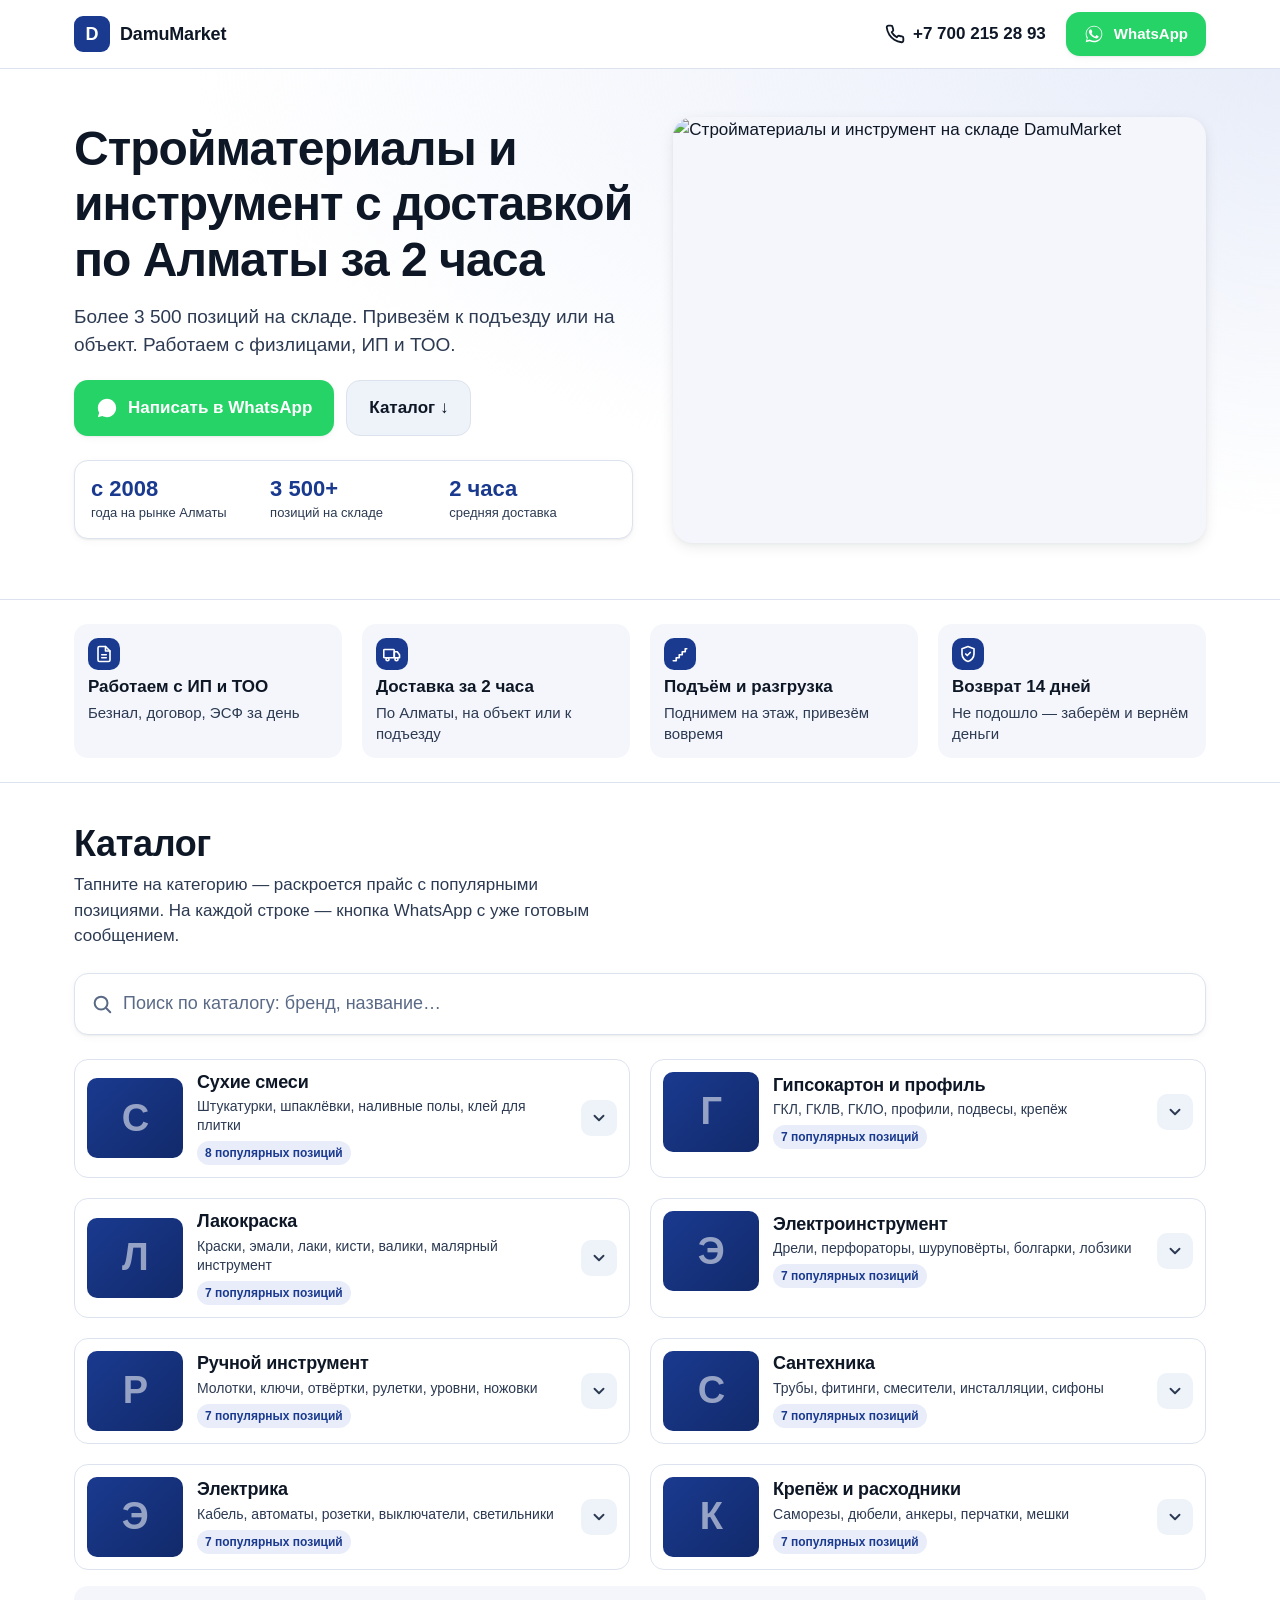
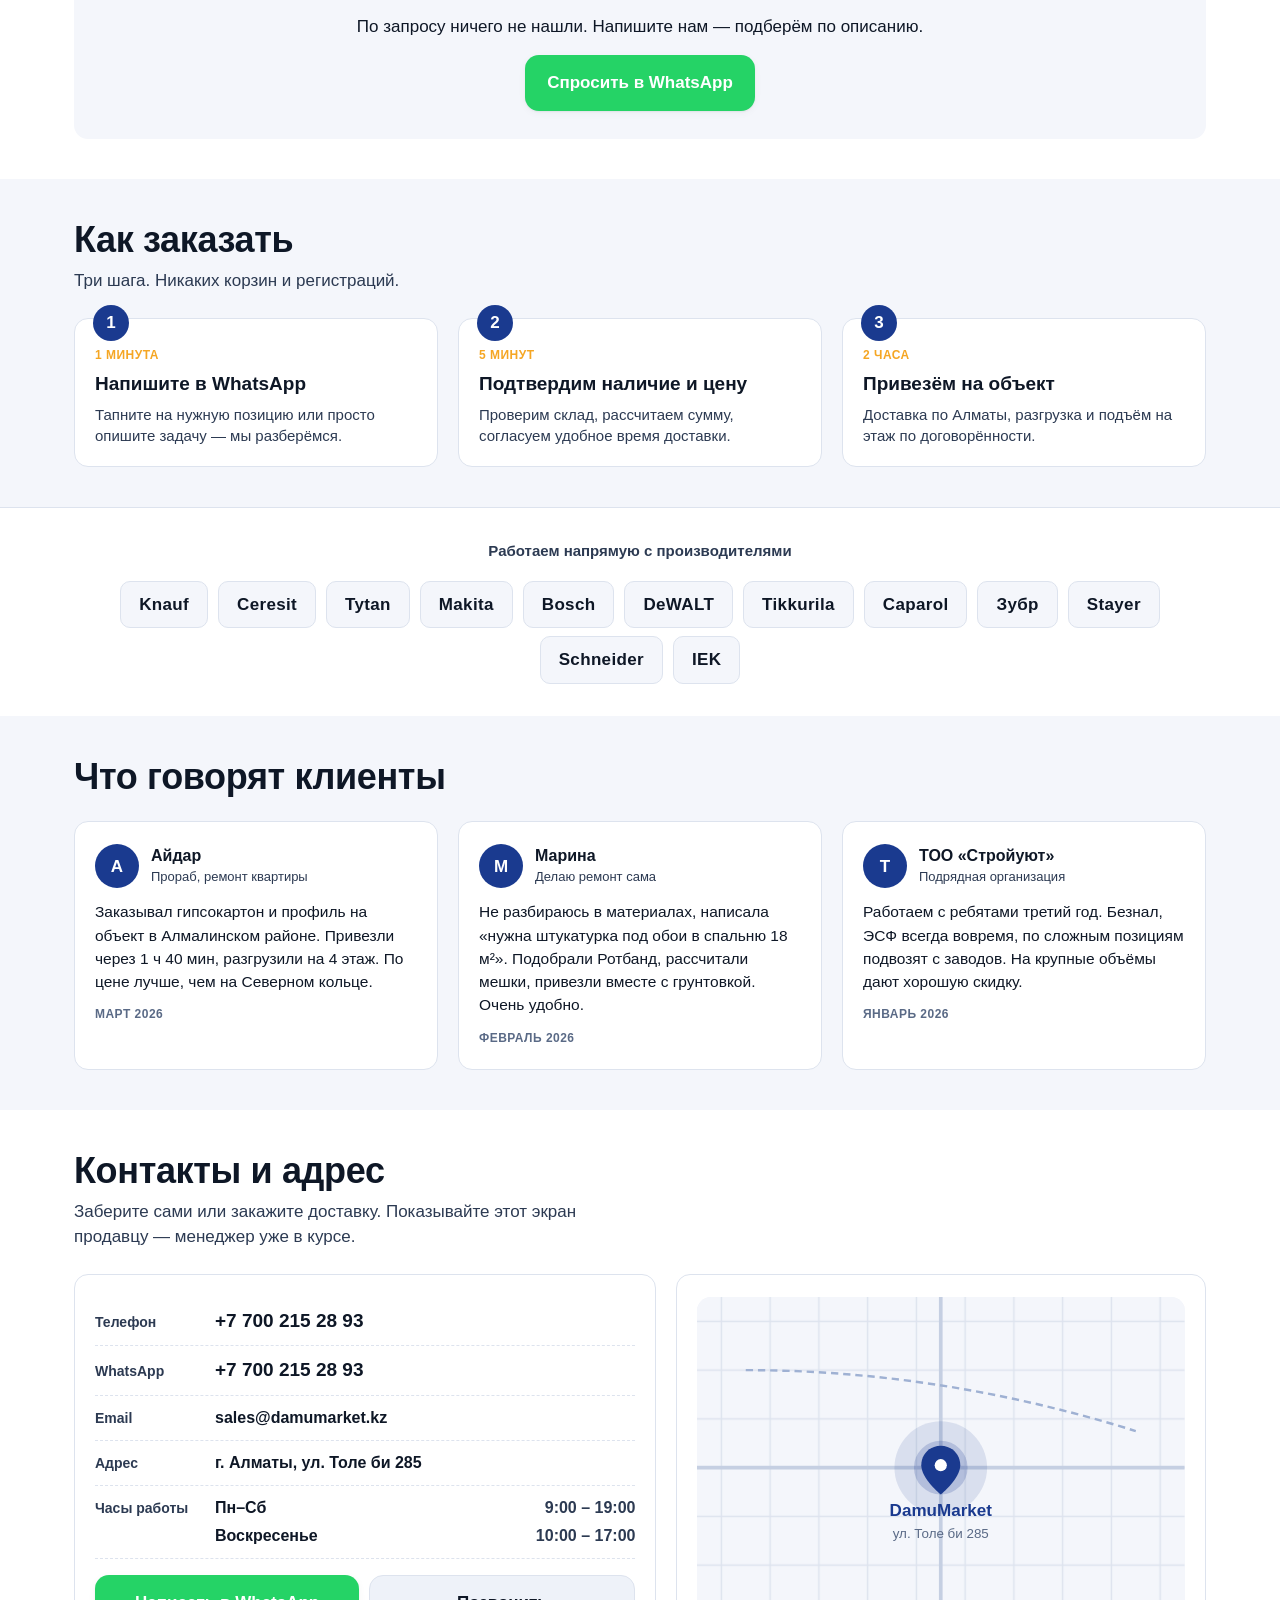
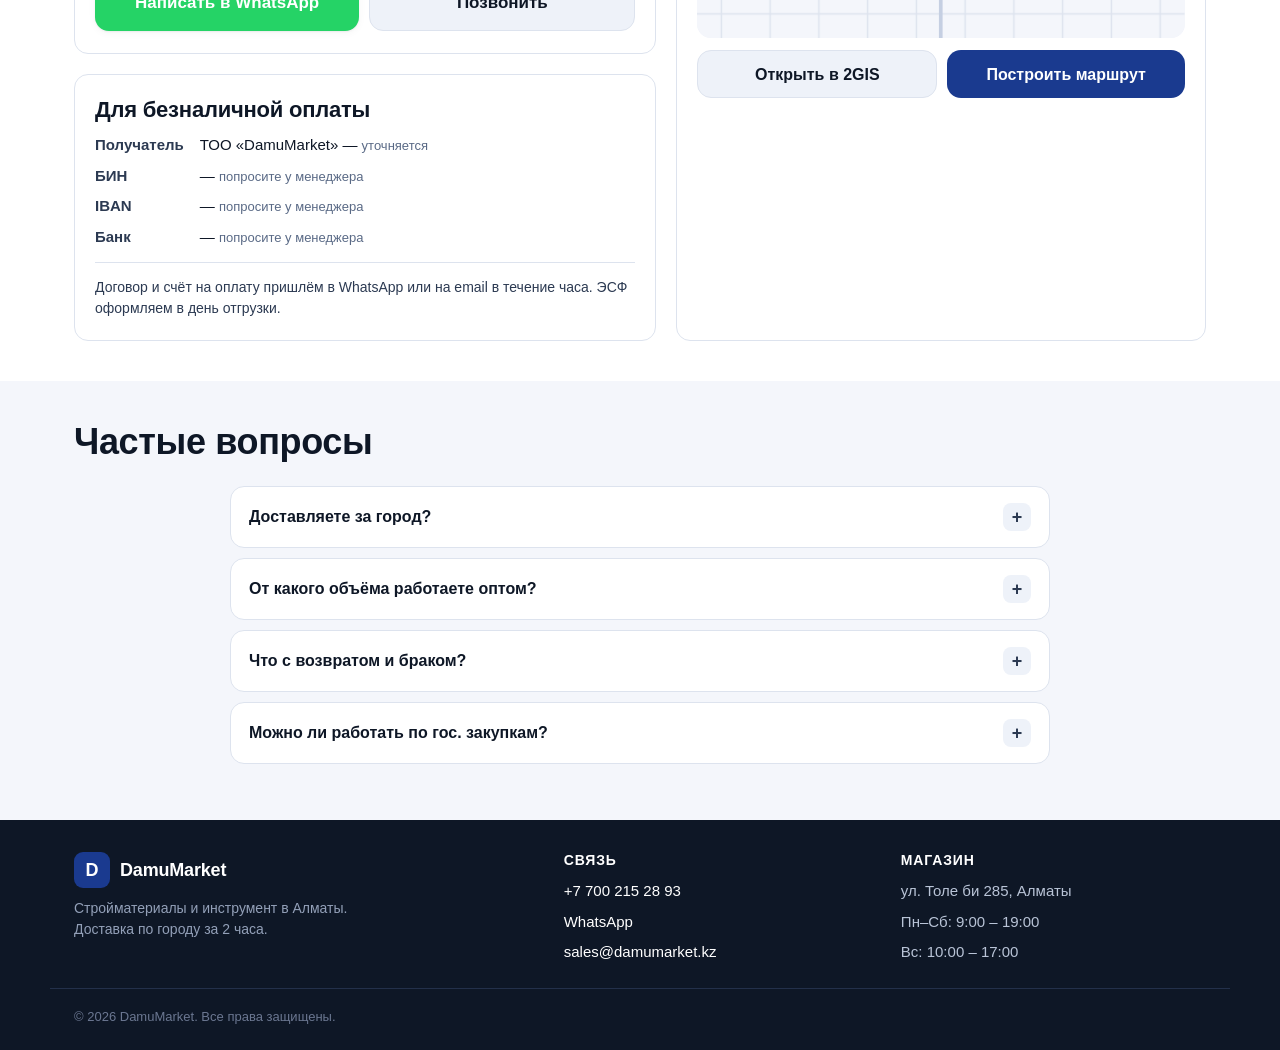
==== index.html @ 5ec01635 "Initial commit: DamuMarket mobile-first landing Static landing page for hardware store in Almaty. Mo" ====
<!doctype html>
<html lang="ru">
<head>
  <meta charset="utf-8">
  <meta name="viewport" content="width=device-width, initial-scale=1, viewport-fit=cover">
  <meta name="theme-color" content="#1a3a8f">
  <meta name="color-scheme" content="light">

  <title>DamuMarket — стройматериалы и инструмент в Алматы. Доставка за 2 часа</title>
  <meta name="description" content="Магазин стройматериалов и инструмента в Алматы. 3500+ позиций на складе. Работаем с ИП и ТОО. Заказ через WhatsApp, доставка по городу за 2 часа.">

  <meta property="og:title" content="DamuMarket — стройматериалы с доставкой по Алматы за 2 часа">
  <meta property="og:description" content="Сухие смеси, гипсокартон, краска, инструмент. Работаем с ИП и ТОО. Заказ в WhatsApp.">
  <meta property="og:type" content="website">
  <meta property="og:locale" content="ru_KZ">
  <meta property="og:image" content="https://images.unsplash.com/photo-1581094288338-2314dddb7ece?w=1200&auto=format&fit=crop&q=75">

  <link rel="icon" href="favicon.svg" type="image/svg+xml">
  <link rel="apple-touch-icon" href="favicon.svg">

  <link rel="preconnect" href="https://images.unsplash.com" crossorigin>
  <link rel="dns-prefetch" href="https://api.whatsapp.com">
  <link rel="dns-prefetch" href="https://wa.me">

  <link rel="stylesheet" href="styles.css">

  <script type="application/ld+json">
  {
    "@context": "https://schema.org",
    "@type": "HardwareStore",
    "name": "DamuMarket",
    "description": "Магазин стройматериалов и инструмента в Алматы. Доставка по городу за 2 часа.",
    "image": "https://images.unsplash.com/photo-1581094288338-2314dddb7ece?w=1200&auto=format&fit=crop&q=75",
    "telephone": "+77002152893",
    "email": "sales@damumarket.kz",
    "address": {
      "@type": "PostalAddress",
      "streetAddress": "ул. Толе би 285",
      "addressLocality": "Алматы",
      "addressCountry": "KZ"
    },
    "openingHours": ["Mo-Sa 09:00-19:00", "Su 10:00-17:00"],
    "priceRange": "₸₸",
    "paymentAccepted": "Cash, Credit Card, Bank Transfer"
  }
  </script>
</head>

<body>

  <!-- HEADER -->
  <header class="hdr">
    <div class="wrap hdr__row">
      <a href="#top" class="hdr__brand" aria-label="DamuMarket — на главную">
        <span class="hdr__logo" aria-hidden="true">D</span>
        <span class="hdr__name">DamuMarket</span>
      </a>

      <button class="hdr__search-toggle js-search-open" aria-label="Открыть поиск" type="button">
        <svg width="24" height="24" viewBox="0 0 24 24" fill="none" stroke="currentColor" stroke-width="2.2" stroke-linecap="round" stroke-linejoin="round" aria-hidden="true"><circle cx="11" cy="11" r="7"/><path d="M21 21l-4.3-4.3"/></svg>
      </button>

      <a class="hdr__phone" id="hdr-phone" href="tel:+77002152893">
        <svg width="20" height="20" viewBox="0 0 24 24" fill="none" stroke="currentColor" stroke-width="2.2" stroke-linecap="round" stroke-linejoin="round" aria-hidden="true"><path d="M22 16.92v3a2 2 0 0 1-2.18 2 19.79 19.79 0 0 1-8.63-3.07 19.5 19.5 0 0 1-6-6 19.79 19.79 0 0 1-3.07-8.67A2 2 0 0 1 4.11 2h3a2 2 0 0 1 2 1.72c.13.96.36 1.9.7 2.81a2 2 0 0 1-.45 2.11L8.09 9.91a16 16 0 0 0 6 6l1.27-1.27a2 2 0 0 1 2.11-.45c.91.34 1.85.57 2.81.7A2 2 0 0 1 22 16.92z"/></svg>
        <span id="hdr-phone-text">+7 700 215 28 93</span>
      </a>

      <a class="hdr__wa btn btn--wa" id="hdr-wa" href="https://wa.me/77002152893" target="_blank" rel="noopener">
        <svg width="20" height="20" viewBox="0 0 24 24" fill="currentColor" aria-hidden="true"><path d="M17.5 14.4c-.3-.1-1.7-.8-2-1-.3-.1-.5-.1-.7.2-.2.3-.7 1-.9 1.2-.2.2-.3.2-.6.1s-1.3-.5-2.4-1.5c-.9-.8-1.5-1.8-1.7-2.1-.2-.3 0-.5.1-.6.1-.1.3-.4.4-.5.1-.2.2-.3.3-.5.1-.2 0-.4-.1-.5-.1-.1-.7-1.6-.9-2.2-.2-.6-.5-.5-.7-.5h-.6c-.2 0-.5.1-.8.4s-1 1-1 2.4 1 2.8 1.2 3c.1.2 2 3.1 4.9 4.3.7.3 1.2.5 1.6.6.7.2 1.3.2 1.8.1.5-.1 1.7-.7 1.9-1.3.2-.7.2-1.2.2-1.3-.1-.1-.3-.2-.6-.3zM12 2C6.5 2 2 6.5 2 12c0 1.9.5 3.6 1.4 5.2L2 22l4.9-1.3c1.5.8 3.3 1.3 5.1 1.3 5.5 0 10-4.5 10-10S17.5 2 12 2zm0 18.2c-1.6 0-3.2-.5-4.6-1.3l-.3-.2-3.4.9.9-3.3-.2-.3C3.5 14.7 3 13.4 3 12c0-5 4-9 9-9s9 4 9 9-4 8.2-9 8.2z"/></svg>
        <span>WhatsApp</span>
      </a>
    </div>

    <!-- Sticky search panel -->
    <div class="search-bar" id="search-bar" hidden>
      <div class="wrap search-bar__row">
        <svg class="search-bar__icon" width="22" height="22" viewBox="0 0 24 24" fill="none" stroke="currentColor" stroke-width="2.2" stroke-linecap="round" stroke-linejoin="round" aria-hidden="true"><circle cx="11" cy="11" r="7"/><path d="M21 21l-4.3-4.3"/></svg>
        <input class="search-bar__input" id="search-input" type="search" inputmode="search" placeholder="Что ищем? Например: гипсокартон, makita, краска" autocomplete="off">
        <button class="search-bar__clear js-search-close" type="button" aria-label="Закрыть поиск">✕</button>
      </div>
    </div>
  </header>

  <main id="top">

    <!-- HERO -->
    <section class="hero">
      <div class="wrap hero__grid">
        <div class="hero__copy">
          <h1 class="hero__title">Стройматериалы и инструмент с&nbsp;доставкой по&nbsp;Алматы за&nbsp;2&nbsp;часа</h1>
          <p class="hero__sub">Более 3 500 позиций на складе. Привезём к подъезду или на объект. Работаем с физлицами, ИП и ТОО.</p>

          <div class="hero__cta">
            <a class="btn btn--wa btn--lg" href="https://wa.me/77002152893?text=Здравствуйте!%20Хочу%20уточнить%20наличие%20и%20сделать%20заказ." target="_blank" rel="noopener">
              <svg width="22" height="22" viewBox="0 0 24 24" fill="currentColor" aria-hidden="true"><path d="M17.5 14.4c-.3-.1-1.7-.8-2-1-.3-.1-.5-.1-.7.2-.2.3-.7 1-.9 1.2-.2.2-.3.2-.6.1s-1.3-.5-2.4-1.5c-.9-.8-1.5-1.8-1.7-2.1-.2-.3 0-.5.1-.6.1-.1.3-.4.4-.5.1-.2.2-.3.3-.5.1-.2 0-.4-.1-.5-.1-.1-.7-1.6-.9-2.2-.2-.6-.5-.5-.7-.5h-.6c-.2 0-.5.1-.8.4s-1 1-1 2.4 1 2.8 1.2 3c.1.2 2 3.1 4.9 4.3.7.3 1.2.5 1.6.6.7.2 1.3.2 1.8.1.5-.1 1.7-.7 1.9-1.3.2-.7.2-1.2.2-1.3-.1-.1-.3-.2-.6-.3zM12 2C6.5 2 2 6.5 2 12c0 1.9.5 3.6 1.4 5.2L2 22l4.9-1.3c1.5.8 3.3 1.3 5.1 1.3 5.5 0 10-4.5 10-10S17.5 2 12 2z"/></svg>
              Написать в WhatsApp
            </a>
            <a class="btn btn--ghost btn--lg" href="#catalog">Каталог ↓</a>
          </div>

          <ul class="hero__stats" id="hero-stats"></ul>
        </div>

        <div class="hero__media">
          <img
            src="https://images.unsplash.com/photo-1581094288338-2314dddb7ece?w=800&auto=format&fit=crop&q=75"
            alt="Стройматериалы и инструмент на складе DamuMarket"
            width="800" height="600"
            fetchpriority="high" decoding="async">
        </div>
      </div>
    </section>

    <!-- TRUST -->
    <section class="trust" aria-label="Почему мы">
      <div class="wrap">
        <ul class="trust__grid" id="trust-grid"></ul>
      </div>
    </section>

    <!-- CATALOG -->
    <section class="catalog" id="catalog">
      <div class="wrap">
        <header class="sec-head">
          <h2 class="sec-head__title">Каталог</h2>
          <p class="sec-head__sub">Тапните на категорию — раскроется прайс с популярными позициями. На каждой строке — кнопка WhatsApp с уже готовым сообщением.</p>
        </header>

        <div class="catalog__search">
          <svg width="22" height="22" viewBox="0 0 24 24" fill="none" stroke="currentColor" stroke-width="2.2" stroke-linecap="round" stroke-linejoin="round" aria-hidden="true"><circle cx="11" cy="11" r="7"/><path d="M21 21l-4.3-4.3"/></svg>
          <input id="catalog-search" type="search" inputmode="search" placeholder="Поиск по каталогу: бренд, название…" autocomplete="off">
          <button class="catalog__search-clear" id="catalog-search-clear" type="button" hidden aria-label="Очистить">✕</button>
        </div>

        <div class="catalog__grid" id="catalog-grid"></div>

        <div class="catalog__empty" id="catalog-empty" hidden>
          <p>По запросу <strong id="catalog-empty-query"></strong> ничего не нашли. Напишите нам — подберём по описанию.</p>
          <a class="btn btn--wa btn--lg" id="catalog-empty-wa" href="https://wa.me/77002152893" target="_blank" rel="noopener">Спросить в WhatsApp</a>
        </div>
      </div>
    </section>

    <!-- HOW IT WORKS -->
    <section class="steps" aria-label="Как заказать">
      <div class="wrap">
        <header class="sec-head">
          <h2 class="sec-head__title">Как заказать</h2>
          <p class="sec-head__sub">Три шага. Никаких корзин и регистраций.</p>
        </header>
        <ol class="steps__list" id="steps-list"></ol>
      </div>
    </section>

    <!-- BRANDS -->
    <section class="brands" aria-label="Бренды на складе">
      <div class="wrap">
        <p class="brands__title">Работаем напрямую с производителями</p>
        <ul class="brands__list" id="brands-list"></ul>
      </div>
    </section>

    <!-- REVIEWS -->
    <section class="reviews" aria-label="Отзывы">
      <div class="wrap">
        <header class="sec-head">
          <h2 class="sec-head__title">Что говорят клиенты</h2>
        </header>
        <ul class="reviews__list" id="reviews-list"></ul>
      </div>
    </section>

    <!-- CONTACTS -->
    <section class="contacts" id="contacts">
      <div class="wrap">
        <header class="sec-head">
          <h2 class="sec-head__title">Контакты и&nbsp;адрес</h2>
          <p class="sec-head__sub">Заберите сами или закажите доставку. Показывайте этот экран продавцу — менеджер уже в курсе.</p>
        </header>

        <div class="contacts__grid">

          <div class="contacts__card contacts__card--main">
            <div class="contacts__row">
              <span class="contacts__label">Телефон</span>
              <a class="contacts__value contacts__value--lg" href="tel:+77002152893">+7 700 215 28 93</a>
            </div>
            <div class="contacts__row">
              <span class="contacts__label">WhatsApp</span>
              <a class="contacts__value contacts__value--lg" href="https://wa.me/77002152893" target="_blank" rel="noopener">+7 700 215 28 93</a>
            </div>
            <div class="contacts__row">
              <span class="contacts__label">Email</span>
              <a class="contacts__value" href="mailto:sales@damumarket.kz">sales@damumarket.kz</a>
            </div>
            <div class="contacts__row">
              <span class="contacts__label">Адрес</span>
              <span class="contacts__value" id="contacts-address">г. Алматы, ул. Толе би 285</span>
            </div>
            <div class="contacts__row">
              <span class="contacts__label">Часы работы</span>
              <div class="contacts__value">
                <ul class="contacts__hours" id="contacts-hours"></ul>
              </div>
            </div>

            <div class="contacts__cta">
              <a class="btn btn--wa btn--lg" href="https://wa.me/77002152893?text=Здравствуйте!%20Хочу%20сделать%20заказ." target="_blank" rel="noopener">Написать в WhatsApp</a>
              <a class="btn btn--ghost btn--lg" href="tel:+77002152893">Позвонить</a>
            </div>
          </div>

          <div class="contacts__card contacts__card--map">
            <div class="contacts__map">
              <svg viewBox="0 0 400 280" role="img" aria-label="Схематичная карта расположения магазина" preserveAspectRatio="xMidYMid slice">
                <defs>
                  <pattern id="streets" width="40" height="40" patternUnits="userSpaceOnUse">
                    <path d="M0 20 H40 M20 0 V40" stroke="#dde3ee" stroke-width="1.2" fill="none"/>
                  </pattern>
                </defs>
                <rect width="400" height="280" fill="#f4f6fb"/>
                <rect width="400" height="280" fill="url(#streets)"/>
                <path d="M0 140 H400" stroke="#c5cfe2" stroke-width="3"/>
                <path d="M200 0 V280" stroke="#c5cfe2" stroke-width="3"/>
                <path d="M40 60 Q200 60 360 110" stroke="#9fb1d3" stroke-width="2" fill="none" stroke-dasharray="6 4"/>
                <g transform="translate(200 140)">
                  <circle r="38" fill="#1a3a8f" opacity="0.12"/>
                  <circle r="22" fill="#1a3a8f" opacity="0.2"/>
                  <path d="M0 -18 C-9 -18 -16 -11 -16 -2 C-16 9 0 22 0 22 C0 22 16 9 16 -2 C16 -11 9 -18 0 -18 Z" fill="#1a3a8f"/>
                  <circle r="5" cy="-2" fill="#fff"/>
                </g>
                <text x="200" y="180" text-anchor="middle" font-family="-apple-system, sans-serif" font-size="14" font-weight="700" fill="#1a3a8f">DamuMarket</text>
                <text x="200" y="198" text-anchor="middle" font-family="-apple-system, sans-serif" font-size="11" fill="#5a6a86">ул. Толе би 285</text>
              </svg>
            </div>
            <div class="contacts__map-actions">
              <a class="btn btn--ghost" id="map-open" href="#" target="_blank" rel="noopener">Открыть в 2GIS</a>
              <a class="btn btn--primary" id="map-route" href="#" target="_blank" rel="noopener">Построить маршрут</a>
            </div>
          </div>

          <div class="contacts__card contacts__card--legal">
            <h3 class="contacts__h3">Для безналичной оплаты</h3>
            <dl class="legal">
              <dt>Получатель</dt><dd id="legal-name">ТОО «DamuMarket» — <em>уточняется</em></dd>
              <dt>БИН</dt><dd id="legal-bin">— <em>попросите у менеджера</em></dd>
              <dt>IBAN</dt><dd id="legal-iban">— <em>попросите у менеджера</em></dd>
              <dt>Банк</dt><dd id="legal-bank">— <em>попросите у менеджера</em></dd>
            </dl>
            <p class="contacts__hint">Договор и счёт на оплату пришлём в WhatsApp или на email в течение часа. ЭСФ оформляем в день отгрузки.</p>
          </div>

        </div>
      </div>
    </section>

    <!-- FAQ -->
    <section class="faq" aria-label="Частые вопросы">
      <div class="wrap">
        <header class="sec-head">
          <h2 class="sec-head__title">Частые вопросы</h2>
        </header>
        <ul class="faq__list" id="faq-list"></ul>
      </div>
    </section>

  </main>

  <!-- FOOTER -->
  <footer class="ftr">
    <div class="wrap ftr__grid">
      <div>
        <div class="ftr__brand">
          <span class="hdr__logo" aria-hidden="true">D</span>
          <span class="hdr__name">DamuMarket</span>
        </div>
        <p class="ftr__about">Стройматериалы и инструмент в Алматы. Доставка по городу за 2 часа.</p>
      </div>
      <div>
        <h4 class="ftr__h4">Связь</h4>
        <ul class="ftr__list">
          <li><a href="tel:+77002152893">+7 700 215 28 93</a></li>
          <li><a href="https://wa.me/77002152893" target="_blank" rel="noopener">WhatsApp</a></li>
          <li><a href="mailto:sales@damumarket.kz">sales@damumarket.kz</a></li>
        </ul>
      </div>
      <div>
        <h4 class="ftr__h4">Магазин</h4>
        <ul class="ftr__list">
          <li>ул. Толе би 285, Алматы</li>
          <li>Пн–Сб: 9:00 – 19:00</li>
          <li>Вс: 10:00 – 17:00</li>
        </ul>
      </div>
    </div>
    <div class="wrap ftr__copy">© <span id="ftr-year">2026</span> DamuMarket. Все права защищены.</div>
  </footer>

  <!-- STICKY BOTTOM BAR (mobile only) -->
  <nav class="bottom-bar" aria-label="Быстрая связь">
    <a class="bottom-bar__btn bottom-bar__btn--call" href="tel:+77002152893">
      <svg width="22" height="22" viewBox="0 0 24 24" fill="none" stroke="currentColor" stroke-width="2.2" stroke-linecap="round" stroke-linejoin="round" aria-hidden="true"><path d="M22 16.92v3a2 2 0 0 1-2.18 2 19.79 19.79 0 0 1-8.63-3.07 19.5 19.5 0 0 1-6-6 19.79 19.79 0 0 1-3.07-8.67A2 2 0 0 1 4.11 2h3a2 2 0 0 1 2 1.72c.13.96.36 1.9.7 2.81a2 2 0 0 1-.45 2.11L8.09 9.91a16 16 0 0 0 6 6l1.27-1.27a2 2 0 0 1 2.11-.45c.91.34 1.85.57 2.81.7A2 2 0 0 1 22 16.92z"/></svg>
      <span>Позвонить</span>
    </a>
    <a class="bottom-bar__btn bottom-bar__btn--wa" href="https://wa.me/77002152893?text=Здравствуйте!%20Хочу%20сделать%20заказ." target="_blank" rel="noopener">
      <svg width="22" height="22" viewBox="0 0 24 24" fill="currentColor" aria-hidden="true"><path d="M17.5 14.4c-.3-.1-1.7-.8-2-1-.3-.1-.5-.1-.7.2-.2.3-.7 1-.9 1.2-.2.2-.3.2-.6.1s-1.3-.5-2.4-1.5c-.9-.8-1.5-1.8-1.7-2.1-.2-.3 0-.5.1-.6.1-.1.3-.4.4-.5.1-.2.2-.3.3-.5.1-.2 0-.4-.1-.5-.1-.1-.7-1.6-.9-2.2-.2-.6-.5-.5-.7-.5h-.6c-.2 0-.5.1-.8.4s-1 1-1 2.4 1 2.8 1.2 3c.1.2 2 3.1 4.9 4.3.7.3 1.2.5 1.6.6.7.2 1.3.2 1.8.1.5-.1 1.7-.7 1.9-1.3.2-.7.2-1.2.2-1.3-.1-.1-.3-.2-.6-.3zM12 2C6.5 2 2 6.5 2 12c0 1.9.5 3.6 1.4 5.2L2 22l4.9-1.3c1.5.8 3.3 1.3 5.1 1.3 5.5 0 10-4.5 10-10S17.5 2 12 2z"/></svg>
      <span>WhatsApp</span>
    </a>
  </nav>

  <script src="data.js"></script>
  <script src="script.js"></script>
</body>
</html>
---- styles.css ----
/* ===========================================================
   DamuMarket — стили
   Mobile-first. 18px база. AAA-контраст. Тап-зоны 48+px.
   Без препроцессоров, всё в одном файле.
   =========================================================== */

/* --- CSS Reset (минимальный) --- */
*, *::before, *::after { box-sizing: border-box; }
* { margin: 0; }
html { -webkit-text-size-adjust: 100%; text-size-adjust: 100%; }
body { -webkit-font-smoothing: antialiased; line-height: 1.5; }
img, svg, video { display: block; max-width: 100%; height: auto; }
button, input, select, textarea { font: inherit; color: inherit; }
button { cursor: pointer; background: none; border: 0; padding: 0; }
a { color: inherit; text-decoration: none; }
ul, ol { list-style: none; padding: 0; }

/* --- Дизайн-токены --- */
:root {
  --c-bg:        #ffffff;
  --c-bg-soft:   #f4f6fb;
  --c-bg-tint:   #eef2f9;
  --c-ink:       #0e1726;   /* основной текст, AAA на белом */
  --c-ink-2:     #2c3a52;   /* вторичный текст, AAA на белом */
  --c-ink-3:     #5a6a86;   /* подписи; используем только на крупном тексте */
  --c-border:    #dde3ee;
  --c-border-2:  #c5cfe2;

  --c-brand:     #1a3a8f;   /* фирменный синий — доверие, стройка */
  --c-brand-d:   #122a6b;
  --c-brand-l:   #e8edf9;
  --c-accent:    #f5a623;   /* тёплый жёлтый — энергия, цена, акция */

  --c-wa:        #25d366;
  --c-wa-d:      #128c4f;
  --c-wa-ink:    #ffffff;

  --c-ok:        #138a3f;
  --c-warn:      #b85c00;

  --rad-sm:  8px;
  --rad:     14px;
  --rad-lg:  20px;

  --sh-1: 0 1px 2px rgba(14,23,38,.06), 0 2px 8px rgba(14,23,38,.04);
  --sh-2: 0 4px 14px rgba(14,23,38,.08), 0 2px 4px rgba(14,23,38,.04);
  --sh-3: 0 10px 30px rgba(14,23,38,.12);

  --wrap: 1180px;
  --pad-x: 16px;

  --hdr-h: 60px;
  --bbar-h: 64px;

  --font: -apple-system, BlinkMacSystemFont, "Segoe UI", Roboto, "Helvetica Neue", Arial, "Noto Sans", sans-serif;
}

@media (min-width: 768px) {
  :root { --pad-x: 24px; --hdr-h: 68px; }
}

/* Принудительный light — магазин это дневной свет, не дарк */
html { color-scheme: light; }

body {
  font-family: var(--font);
  font-size: 18px;
  color: var(--c-ink);
  background: var(--c-bg);
  /* отступ снизу под мобильную bottom-bar */
  padding-bottom: calc(var(--bbar-h) + env(safe-area-inset-bottom));
}

@media (min-width: 768px) {
  body { font-size: 17px; padding-bottom: 0; }
}

/* --- Контейнер --- */
.wrap {
  width: 100%;
  max-width: var(--wrap);
  margin: 0 auto;
  padding-left: var(--pad-x);
  padding-right: var(--pad-x);
}

/* --- Типографика --- */
h1, h2, h3, h4 { color: var(--c-ink); line-height: 1.15; letter-spacing: -0.01em; }
h1 { font-size: clamp(28px, 7vw, 48px); font-weight: 800; }
h2 { font-size: clamp(24px, 5vw, 36px); font-weight: 800; }
h3 { font-size: clamp(18px, 3.5vw, 22px); font-weight: 700; }
h4 { font-size: 16px; font-weight: 700; }
p  { color: var(--c-ink-2); }

.sec-head { margin-bottom: 24px; }
.sec-head__title { margin-bottom: 8px; }
.sec-head__sub { max-width: 56ch; color: var(--c-ink-2); }

/* ===========================================================
   КНОПКИ
   =========================================================== */
.btn {
  display: inline-flex;
  align-items: center;
  justify-content: center;
  gap: 10px;
  min-height: 48px;
  padding: 12px 18px;
  border-radius: var(--rad);
  font-weight: 700;
  font-size: 16px;
  line-height: 1.2;
  text-align: center;
  transition: transform .08s ease, background-color .15s ease, box-shadow .15s ease;
  -webkit-tap-highlight-color: transparent;
  white-space: nowrap;
  user-select: none;
}
.btn:active { transform: scale(0.97); }

.btn--lg {
  min-height: 56px;
  padding: 16px 22px;
  font-size: 17px;
  border-radius: var(--rad);
}

.btn--wa {
  background: var(--c-wa);
  color: var(--c-wa-ink);
  box-shadow: var(--sh-1);
}
.btn--wa:hover { background: var(--c-wa-d); }

.btn--primary {
  background: var(--c-brand);
  color: #fff;
}
.btn--primary:hover { background: var(--c-brand-d); }

.btn--ghost {
  background: var(--c-bg-tint);
  color: var(--c-ink);
  border: 1px solid var(--c-border);
}
.btn--ghost:hover { background: var(--c-bg-soft); }

/* ===========================================================
   HEADER
   =========================================================== */
.hdr {
  position: sticky;
  top: 0;
  z-index: 50;
  background: rgba(255,255,255,.92);
  backdrop-filter: saturate(180%) blur(10px);
  -webkit-backdrop-filter: saturate(180%) blur(10px);
  border-bottom: 1px solid var(--c-border);
}
.hdr__row {
  display: flex;
  align-items: center;
  gap: 10px;
  height: var(--hdr-h);
}
.hdr__brand {
  display: flex;
  align-items: center;
  gap: 10px;
  font-weight: 800;
  font-size: 18px;
  margin-right: auto;
  color: var(--c-ink);
}
.hdr__logo {
  display: inline-flex;
  align-items: center;
  justify-content: center;
  width: 36px;
  height: 36px;
  border-radius: 9px;
  background: var(--c-brand);
  color: #fff;
  font-weight: 900;
  font-size: 18px;
}
.hdr__name { letter-spacing: -0.01em; }

.hdr__search-toggle {
  display: inline-flex;
  align-items: center;
  justify-content: center;
  width: 44px;
  height: 44px;
  border-radius: 12px;
  color: var(--c-ink);
  background: var(--c-bg-tint);
}
.hdr__search-toggle:hover { background: var(--c-bg-soft); }

.hdr__phone {
  display: none;
  align-items: center;
  gap: 8px;
  color: var(--c-ink);
  font-weight: 700;
  padding: 8px 10px;
}
.hdr__wa {
  /* На мобиле — иконка-кнопка, на десктопе с текстом */
  padding: 10px 14px;
  font-size: 15px;
  min-height: 44px;
}
.hdr__wa span { display: none; }

@media (min-width: 640px) {
  .hdr__phone { display: inline-flex; }
  .hdr__wa span { display: inline; }
  .hdr__wa { padding: 10px 18px; }
  .hdr__search-toggle { display: none; }
}

/* Sticky search bar (на мобиле выезжает) */
.search-bar {
  border-top: 1px solid var(--c-border);
  background: #fff;
  padding: 10px 0;
}
.search-bar[hidden] { display: none; }
.search-bar__row {
  display: flex;
  align-items: center;
  gap: 10px;
}
.search-bar__icon { color: var(--c-ink-3); flex-shrink: 0; }
.search-bar__input {
  flex: 1;
  min-height: 48px;
  padding: 12px 14px;
  border: 1.5px solid var(--c-border);
  border-radius: 12px;
  background: var(--c-bg-soft);
  font-size: 18px; /* iOS не зумит при focus, если ≥16px. С запасом. */
  outline: none;
}
.search-bar__input:focus {
  border-color: var(--c-brand);
  background: #fff;
  box-shadow: 0 0 0 4px rgba(26,58,143,.12);
}
.search-bar__clear {
  width: 44px;
  height: 44px;
  border-radius: 12px;
  font-size: 20px;
  color: var(--c-ink-2);
  background: var(--c-bg-tint);
}

/* ===========================================================
   HERO
   =========================================================== */
.hero {
  padding: 24px 0 32px;
  background:
    radial-gradient(ellipse at top right, var(--c-brand-l) 0%, transparent 60%),
    var(--c-bg);
}

.hero__grid {
  display: grid;
  gap: 24px;
}

.hero__copy { display: flex; flex-direction: column; gap: 16px; }

.hero__title {
  letter-spacing: -0.02em;
}
.hero__title br { display: none; }

.hero__sub {
  font-size: clamp(16px, 2.2vw, 19px);
  color: var(--c-ink-2);
  max-width: 52ch;
}

.hero__cta {
  display: flex;
  flex-direction: column;
  gap: 12px;
  margin-top: 4px;
}
.hero__cta .btn { width: 100%; }

.hero__stats {
  display: grid;
  grid-template-columns: repeat(3, 1fr);
  gap: 12px;
  margin-top: 8px;
  padding: 16px;
  background: #fff;
  border: 1px solid var(--c-border);
  border-radius: var(--rad);
  box-shadow: var(--sh-1);
}
.hero__stat-v {
  font-size: clamp(18px, 4vw, 22px);
  font-weight: 800;
  color: var(--c-brand);
  display: block;
  line-height: 1.1;
}
.hero__stat-l {
  font-size: 13px;
  color: var(--c-ink-2);
  margin-top: 4px;
  display: block;
  line-height: 1.3;
}

.hero__media {
  position: relative;
  border-radius: var(--rad-lg);
  overflow: hidden;
  background: var(--c-bg-soft);
  aspect-ratio: 4 / 3;
  box-shadow: var(--sh-2);
}
.hero__media img {
  width: 100%;
  height: 100%;
  object-fit: cover;
}

@media (min-width: 768px) {
  .hero { padding: 48px 0 56px; }
  .hero__grid { grid-template-columns: 1.05fr 1fr; align-items: center; gap: 40px; }
  .hero__cta { flex-direction: row; }
  .hero__cta .btn { width: auto; }
  .hero__media { aspect-ratio: 5 / 4; }
}

/* ===========================================================
   TRUST BAR
   =========================================================== */
.trust {
  padding: 24px 0;
  background: var(--c-bg);
  border-top: 1px solid var(--c-border);
  border-bottom: 1px solid var(--c-border);
}
.trust__grid {
  display: grid;
  grid-template-columns: 1fr 1fr;
  gap: 12px;
}
@media (min-width: 768px) {
  .trust__grid { grid-template-columns: repeat(4, 1fr); gap: 20px; }
}
.trust__item {
  display: flex;
  flex-direction: column;
  gap: 6px;
  padding: 14px;
  background: var(--c-bg-soft);
  border-radius: var(--rad);
}
.trust__icon {
  width: 32px;
  height: 32px;
  border-radius: 10px;
  background: var(--c-brand);
  color: #fff;
  display: inline-flex;
  align-items: center;
  justify-content: center;
}
.trust__t { font-weight: 700; font-size: 15px; color: var(--c-ink); line-height: 1.25; }
.trust__d { font-size: 13px; color: var(--c-ink-2); line-height: 1.35; }

@media (min-width: 768px) {
  .trust__t { font-size: 17px; }
  .trust__d { font-size: 15px; }
}

/* ===========================================================
   CATALOG (главный блок)
   =========================================================== */
.catalog {
  padding: 40px 0;
  background: var(--c-bg);
}

.catalog__search {
  display: flex;
  align-items: center;
  gap: 10px;
  padding: 6px 6px 6px 16px;
  background: #fff;
  border: 1.5px solid var(--c-border);
  border-radius: var(--rad);
  box-shadow: var(--sh-1);
  margin: 16px 0 24px;
  position: sticky;
  top: var(--hdr-h);
  z-index: 30;
}
.catalog__search:focus-within {
  border-color: var(--c-brand);
  box-shadow: 0 0 0 4px rgba(26,58,143,.12);
}
.catalog__search > svg { color: var(--c-ink-3); flex-shrink: 0; }
.catalog__search input {
  flex: 1;
  min-height: 48px;
  border: 0;
  background: transparent;
  font-size: 18px;
  outline: none;
  padding: 8px 0;
}
.catalog__search input::placeholder { color: var(--c-ink-3); }
.catalog__search-clear {
  width: 44px;
  height: 44px;
  border-radius: 10px;
  color: var(--c-ink-2);
  background: var(--c-bg-tint);
  font-size: 18px;
}

.catalog__grid {
  display: grid;
  grid-template-columns: 1fr;
  gap: 12px;
}
@media (min-width: 640px) {
  .catalog__grid { grid-template-columns: 1fr 1fr; gap: 16px; }
}
@media (min-width: 1024px) {
  .catalog__grid { grid-template-columns: 1fr 1fr; gap: 20px; }
}

/* Категория-аккордеон */
.cat {
  background: #fff;
  border: 1px solid var(--c-border);
  border-radius: var(--rad);
  overflow: hidden;
  transition: box-shadow .2s ease, border-color .2s ease;
}
.cat[open], .cat.is-open {
  box-shadow: var(--sh-2);
  border-color: var(--c-border-2);
}

.cat__head {
  display: grid;
  grid-template-columns: 96px 1fr auto;
  align-items: center;
  gap: 14px;
  padding: 12px;
  width: 100%;
  text-align: left;
  min-height: 96px;
}
.cat__head:hover { background: var(--c-bg-soft); }
.cat__head:active { background: var(--c-bg-tint); }

.cat__img {
  position: relative;
  width: 96px;
  height: 80px;
  border-radius: 10px;
  overflow: hidden;
  background: linear-gradient(135deg, var(--c-brand) 0%, var(--c-brand-d) 100%);
  flex-shrink: 0;
}
/* Буква-плейсхолдер на случай битого фото — img перекрывает её сверху */
.cat__img::before {
  content: attr(data-letter);
  position: absolute;
  inset: 0;
  display: flex;
  align-items: center;
  justify-content: center;
  color: rgba(255,255,255,.55);
  font-weight: 900;
  font-size: 38px;
  letter-spacing: -0.02em;
}
.cat__img img {
  position: relative;
  width: 100%;
  height: 100%;
  object-fit: cover;
  z-index: 1;
}

.cat__txt { min-width: 0; }
.cat__t {
  font-weight: 800;
  font-size: 18px;
  color: var(--c-ink);
  line-height: 1.2;
  letter-spacing: -0.01em;
}
.cat__d {
  font-size: 14px;
  color: var(--c-ink-2);
  margin-top: 4px;
  line-height: 1.35;
  display: -webkit-box;
  -webkit-line-clamp: 2;
  -webkit-box-orient: vertical;
  overflow: hidden;
}
.cat__count {
  display: inline-block;
  margin-top: 6px;
  font-size: 12px;
  font-weight: 700;
  color: var(--c-brand);
  background: var(--c-brand-l);
  padding: 3px 8px;
  border-radius: 999px;
}

.cat__chev {
  width: 36px;
  height: 36px;
  display: inline-flex;
  align-items: center;
  justify-content: center;
  color: var(--c-ink-2);
  background: var(--c-bg-tint);
  border-radius: 10px;
  transition: transform .2s ease;
  flex-shrink: 0;
}
.cat.is-open .cat__chev { transform: rotate(180deg); background: var(--c-brand-l); color: var(--c-brand); }

.cat__body {
  display: none;
  border-top: 1px solid var(--c-border);
  background: #fff;
}
.cat.is-open .cat__body { display: block; }

.cat__items {
  display: flex;
  flex-direction: column;
}

.item {
  display: grid;
  grid-template-columns: 1fr auto;
  gap: 10px 14px;
  padding: 14px 14px;
  border-bottom: 1px solid var(--c-border);
  align-items: center;
}
.item:last-child { border-bottom: 0; }
.item.is-hidden { display: none; }

.item__main { min-width: 0; }
.item__name {
  font-weight: 600;
  font-size: 15.5px;
  color: var(--c-ink);
  line-height: 1.3;
}
.item__meta {
  display: flex;
  flex-wrap: wrap;
  gap: 6px 10px;
  margin-top: 6px;
  font-size: 13px;
  color: var(--c-ink-2);
  align-items: center;
}
.item__brand {
  display: inline-block;
  font-weight: 700;
  color: var(--c-ink-2);
}
.item__price {
  font-weight: 800;
  color: var(--c-ink);
  font-size: 15px;
}
.item__price span { font-weight: 500; color: var(--c-ink-3); font-size: 12px; }

.tag {
  display: inline-flex;
  align-items: center;
  gap: 4px;
  font-size: 12px;
  font-weight: 700;
  padding: 3px 8px;
  border-radius: 999px;
}
.tag--ok    { color: var(--c-ok);   background: #e3f5ea; }
.tag--warn  { color: var(--c-warn); background: #fff1de; }
.tag::before {
  content: '';
  width: 6px; height: 6px; border-radius: 50%;
  background: currentColor;
}

.item__btn {
  min-height: 48px;
  min-width: 48px;
  padding: 10px 14px;
  border-radius: 12px;
  background: var(--c-wa);
  color: #fff;
  display: inline-flex;
  align-items: center;
  justify-content: center;
  gap: 6px;
  font-weight: 700;
  font-size: 14px;
  -webkit-tap-highlight-color: transparent;
  transition: background-color .15s ease, transform .08s ease;
}
.item__btn:active { transform: scale(0.96); }
.item__btn:hover  { background: var(--c-wa-d); }
.item__btn span { display: none; }

@media (min-width: 480px) {
  .item__btn span { display: inline; }
}

.cat__footer {
  padding: 14px;
  background: var(--c-bg-soft);
  border-top: 1px solid var(--c-border);
  display: flex;
  flex-direction: column;
  gap: 10px;
}
.cat__footer .btn { width: 100%; }
.cat__footer p {
  font-size: 14px;
  color: var(--c-ink-2);
  text-align: center;
  line-height: 1.4;
}

.catalog__empty {
  margin-top: 16px;
  padding: 28px 20px;
  background: var(--c-bg-soft);
  border-radius: var(--rad);
  text-align: center;
  display: flex;
  flex-direction: column;
  align-items: center;
  gap: 16px;
}
.catalog__empty p { font-size: 17px; color: var(--c-ink); }

/* ===========================================================
   STEPS
   =========================================================== */
.steps { padding: 40px 0; background: var(--c-bg-soft); }
.steps__list {
  display: grid;
  gap: 14px;
  counter-reset: step;
}
@media (min-width: 768px) {
  .steps__list { grid-template-columns: repeat(3, 1fr); gap: 20px; }
}
.steps__item {
  position: relative;
  background: #fff;
  padding: 22px 20px 20px;
  border-radius: var(--rad);
  border: 1px solid var(--c-border);
  counter-increment: step;
}
.steps__item::before {
  content: counter(step);
  position: absolute;
  top: -14px;
  left: 18px;
  width: 36px;
  height: 36px;
  background: var(--c-brand);
  color: #fff;
  border-radius: 50%;
  display: inline-flex;
  align-items: center;
  justify-content: center;
  font-weight: 800;
  font-size: 17px;
}
.steps__time {
  display: inline-block;
  font-size: 12px;
  font-weight: 800;
  color: var(--c-accent);
  text-transform: uppercase;
  letter-spacing: 0.04em;
  margin-bottom: 6px;
}
.steps__t { font-size: 19px; font-weight: 800; margin-bottom: 6px; }
.steps__d { font-size: 15px; color: var(--c-ink-2); line-height: 1.4; }

/* ===========================================================
   BRANDS
   =========================================================== */
.brands { padding: 32px 0; background: var(--c-bg); border-top: 1px solid var(--c-border); }
.brands__title {
  text-align: center;
  font-weight: 700;
  color: var(--c-ink-2);
  margin-bottom: 18px;
  font-size: 15px;
}
.brands__list {
  display: flex;
  flex-wrap: wrap;
  gap: 8px 10px;
  justify-content: center;
  align-items: center;
}
.brands__item {
  font-weight: 800;
  font-size: 14px;
  color: var(--c-ink);
  background: var(--c-bg-soft);
  padding: 8px 14px;
  border-radius: 10px;
  letter-spacing: 0.02em;
  border: 1px solid var(--c-border);
}
@media (min-width: 768px) {
  .brands__item { font-size: 17px; padding: 10px 18px; }
}

/* ===========================================================
   REVIEWS
   =========================================================== */
.reviews { padding: 40px 0; background: var(--c-bg-soft); }
.reviews__list {
  display: grid;
  gap: 14px;
}
@media (min-width: 768px) {
  .reviews__list { grid-template-columns: repeat(3, 1fr); gap: 20px; }
}
.review {
  background: #fff;
  padding: 22px 20px;
  border-radius: var(--rad);
  border: 1px solid var(--c-border);
  display: flex;
  flex-direction: column;
  gap: 12px;
}
.review__head {
  display: flex;
  align-items: center;
  gap: 12px;
}
.review__ava {
  width: 44px;
  height: 44px;
  border-radius: 50%;
  background: var(--c-brand);
  color: #fff;
  display: inline-flex;
  align-items: center;
  justify-content: center;
  font-weight: 800;
  flex-shrink: 0;
}
.review__name { font-weight: 800; font-size: 16px; line-height: 1.2; }
.review__role { font-size: 13px; color: var(--c-ink-2); margin-top: 2px; }
.review__text { font-size: 15.5px; line-height: 1.5; color: var(--c-ink); }
.review__date { font-size: 12px; color: var(--c-ink-3); font-weight: 600; text-transform: uppercase; letter-spacing: 0.04em; }

/* ===========================================================
   CONTACTS
   =========================================================== */
.contacts { padding: 40px 0; background: var(--c-bg); }
.contacts__grid {
  display: grid;
  gap: 14px;
}
@media (min-width: 900px) {
  .contacts__grid {
    grid-template-columns: 1.1fr 1fr;
    grid-template-areas:
      "main map"
      "legal map";
    gap: 20px;
  }
  .contacts__card--main  { grid-area: main; }
  .contacts__card--map   { grid-area: map; }
  .contacts__card--legal { grid-area: legal; }
}

.contacts__card {
  background: #fff;
  border: 1px solid var(--c-border);
  border-radius: var(--rad);
  padding: 22px 20px;
}

.contacts__row {
  display: grid;
  grid-template-columns: 110px 1fr;
  align-items: baseline;
  gap: 10px;
  padding: 10px 0;
  border-bottom: 1px dashed var(--c-border);
}
.contacts__row:last-of-type { border-bottom: 0; }

.contacts__label { color: var(--c-ink-2); font-size: 14px; font-weight: 600; }
.contacts__value { color: var(--c-ink); font-size: 16px; font-weight: 600; }
.contacts__value--lg { font-size: 19px; font-weight: 800; }

.contacts__hours { display: flex; flex-direction: column; gap: 4px; }
.contacts__hours li {
  display: flex;
  justify-content: space-between;
  gap: 12px;
  font-size: 16px;
  font-weight: 600;
}
.contacts__hours li span:last-child { color: var(--c-ink-2); }

.contacts__cta {
  display: flex;
  flex-direction: column;
  gap: 10px;
  margin-top: 16px;
}
@media (min-width: 480px) {
  .contacts__cta { flex-direction: row; }
  .contacts__cta .btn { flex: 1; }
}

.contacts__map {
  border-radius: var(--rad);
  overflow: hidden;
  background: var(--c-bg-soft);
  margin-bottom: 12px;
}
.contacts__map svg {
  width: 100%;
  height: auto;
  display: block;
}
.contacts__map-actions {
  display: flex;
  flex-direction: column;
  gap: 10px;
}
@media (min-width: 480px) {
  .contacts__map-actions { flex-direction: row; }
  .contacts__map-actions .btn { flex: 1; }
}

.contacts__h3 { margin-bottom: 12px; }
.legal {
  display: grid;
  grid-template-columns: max-content 1fr;
  gap: 8px 16px;
  font-size: 15px;
}
.legal dt { color: var(--c-ink-2); font-weight: 700; }
.legal dd { color: var(--c-ink); }
.legal em { color: var(--c-ink-3); font-style: normal; font-size: 13px; }

.contacts__hint {
  margin-top: 14px;
  padding-top: 14px;
  border-top: 1px solid var(--c-border);
  font-size: 14px;
  color: var(--c-ink-2);
  line-height: 1.45;
}

/* ===========================================================
   FAQ
   =========================================================== */
.faq { padding: 40px 0 56px; background: var(--c-bg-soft); }
.faq__list { display: flex; flex-direction: column; gap: 10px; max-width: 820px; margin: 0 auto; }
.faq__item {
  background: #fff;
  border: 1px solid var(--c-border);
  border-radius: var(--rad);
  overflow: hidden;
}
.faq__q {
  display: flex;
  justify-content: space-between;
  align-items: center;
  width: 100%;
  text-align: left;
  padding: 16px 18px;
  font-size: 16px;
  font-weight: 700;
  min-height: 56px;
  gap: 12px;
  color: var(--c-ink);
}
.faq__q:hover { background: var(--c-bg-soft); }
.faq__chev {
  width: 28px; height: 28px;
  flex-shrink: 0;
  display: inline-flex;
  align-items: center;
  justify-content: center;
  background: var(--c-bg-tint);
  border-radius: 8px;
  color: var(--c-ink-2);
  transition: transform .2s ease;
  font-size: 18px;
  font-weight: 700;
}
.faq__item.is-open .faq__chev { transform: rotate(45deg); background: var(--c-brand-l); color: var(--c-brand); }

.faq__a {
  display: none;
  padding: 0 18px 18px;
  font-size: 15px;
  color: var(--c-ink-2);
  line-height: 1.55;
}
.faq__item.is-open .faq__a { display: block; }

/* ===========================================================
   FOOTER
   =========================================================== */
.ftr {
  background: #0e1726;
  color: #b9c4d7;
  padding: 32px 0 24px;
}
.ftr a { color: #fff; }
.ftr a:hover { color: var(--c-accent); }

.ftr__grid {
  display: grid;
  gap: 22px;
  padding-bottom: 24px;
  border-bottom: 1px solid #23304a;
}
@media (min-width: 640px) {
  .ftr__grid { grid-template-columns: 1.5fr 1fr 1fr; gap: 32px; }
}
.ftr__brand {
  display: flex;
  align-items: center;
  gap: 10px;
  color: #fff;
  font-weight: 800;
  font-size: 18px;
  margin-bottom: 10px;
}
.ftr__about { color: #93a0b8; font-size: 14px; line-height: 1.5; max-width: 36ch; }
.ftr__h4 { color: #fff; margin-bottom: 12px; font-size: 14px; text-transform: uppercase; letter-spacing: 0.06em; }
.ftr__list { display: flex; flex-direction: column; gap: 8px; font-size: 15px; }
.ftr__copy { padding-top: 18px; font-size: 13px; color: #6b7791; }

/* ===========================================================
   STICKY BOTTOM BAR (mobile only)
   =========================================================== */
.bottom-bar {
  position: fixed;
  left: 0;
  right: 0;
  bottom: 0;
  z-index: 60;
  display: grid;
  grid-template-columns: 1fr 1fr;
  gap: 0;
  background: rgba(255,255,255,.96);
  backdrop-filter: saturate(180%) blur(12px);
  -webkit-backdrop-filter: saturate(180%) blur(12px);
  border-top: 1px solid var(--c-border);
  padding-bottom: env(safe-area-inset-bottom);
  box-shadow: 0 -2px 12px rgba(14,23,38,.08);
}
.bottom-bar__btn {
  display: inline-flex;
  align-items: center;
  justify-content: center;
  gap: 8px;
  height: var(--bbar-h);
  font-weight: 800;
  font-size: 16px;
  -webkit-tap-highlight-color: transparent;
  transition: background-color .15s ease;
}
.bottom-bar__btn:active { background-color: rgba(0,0,0,.05); }

.bottom-bar__btn--call { color: var(--c-brand); }
.bottom-bar__btn--wa {
  color: #fff;
  background: var(--c-wa);
}
.bottom-bar__btn--wa:hover { background: var(--c-wa-d); }

@media (min-width: 768px) {
  .bottom-bar { display: none; }
}

/* ===========================================================
   ACCESSIBILITY / MOTION
   =========================================================== */
:focus-visible {
  outline: 3px solid var(--c-brand);
  outline-offset: 2px;
  border-radius: 4px;
}

@media (prefers-reduced-motion: reduce) {
  *, *::before, *::after {
    animation-duration: 0.001ms !important;
    animation-iteration-count: 1 !important;
    transition-duration: 0.001ms !important;
    scroll-behavior: auto !important;
  }
}

html { scroll-behavior: smooth; scroll-padding-top: calc(var(--hdr-h) + 12px); }
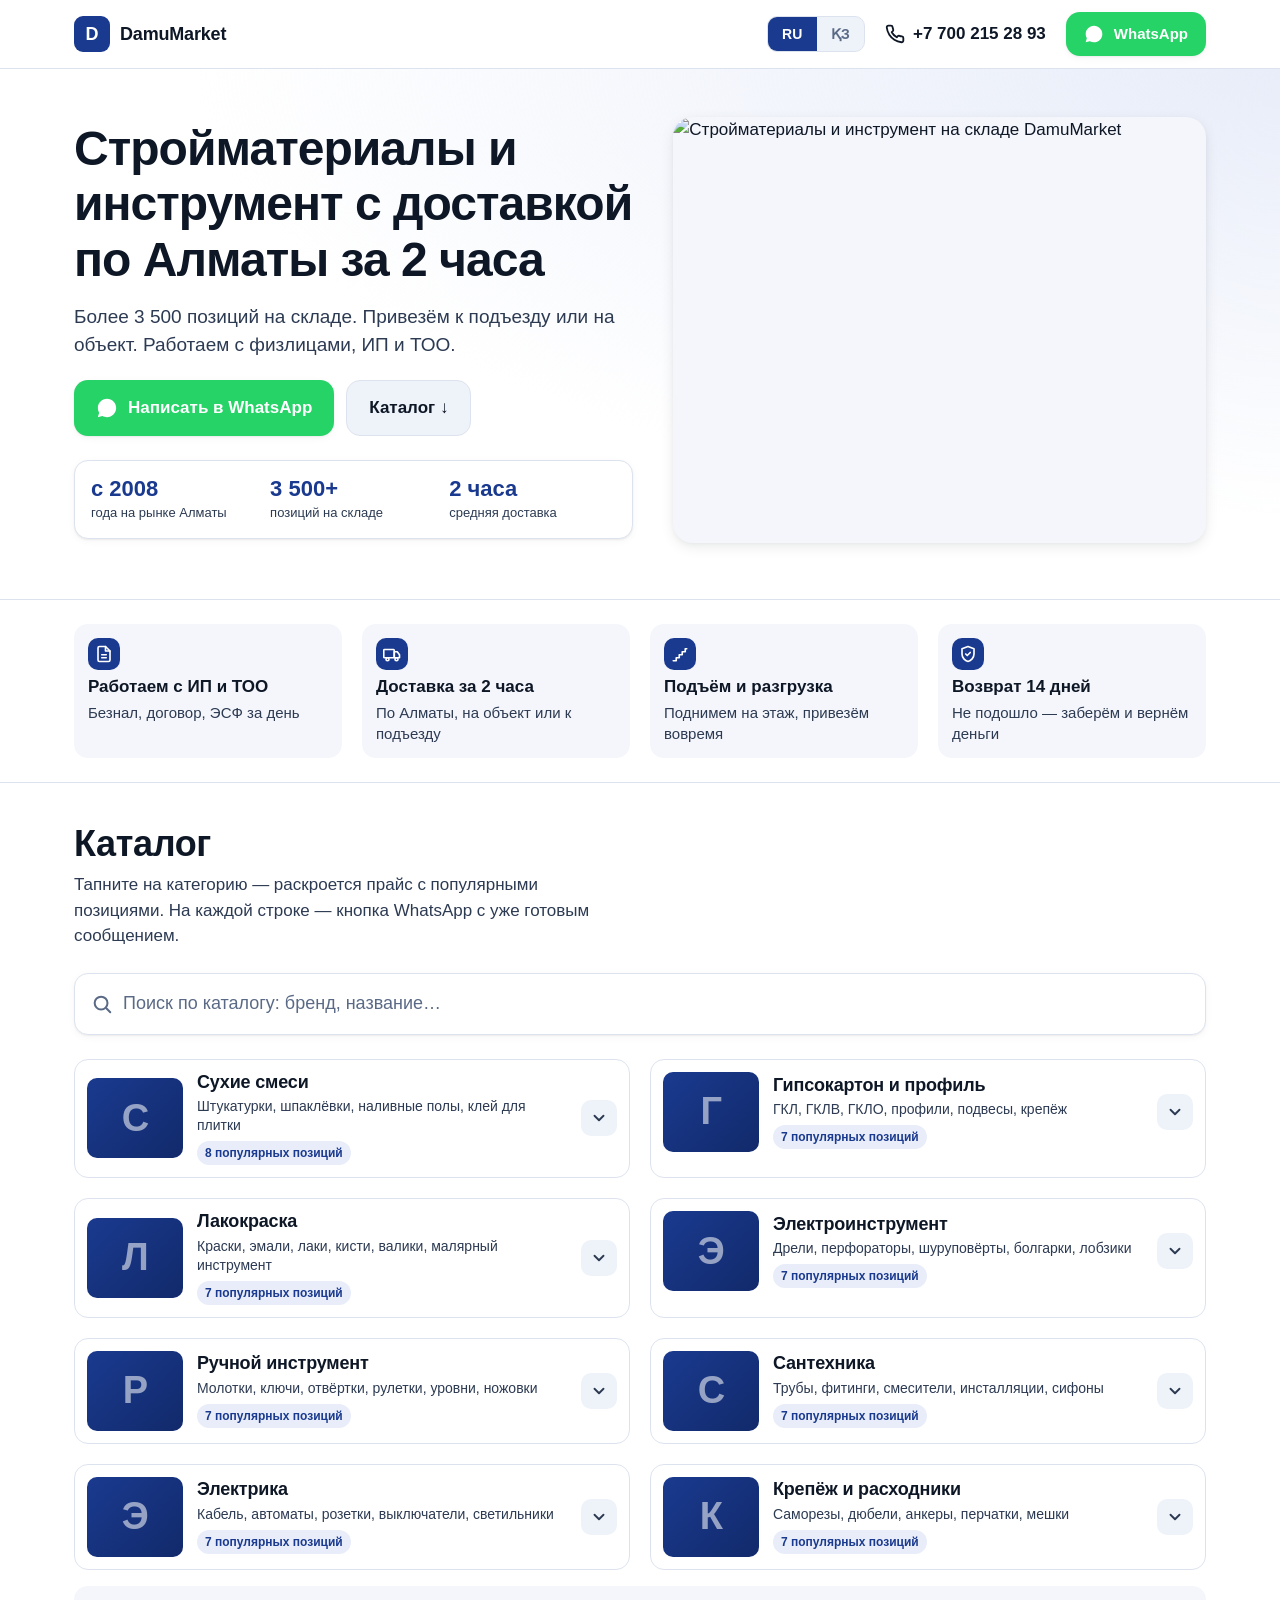
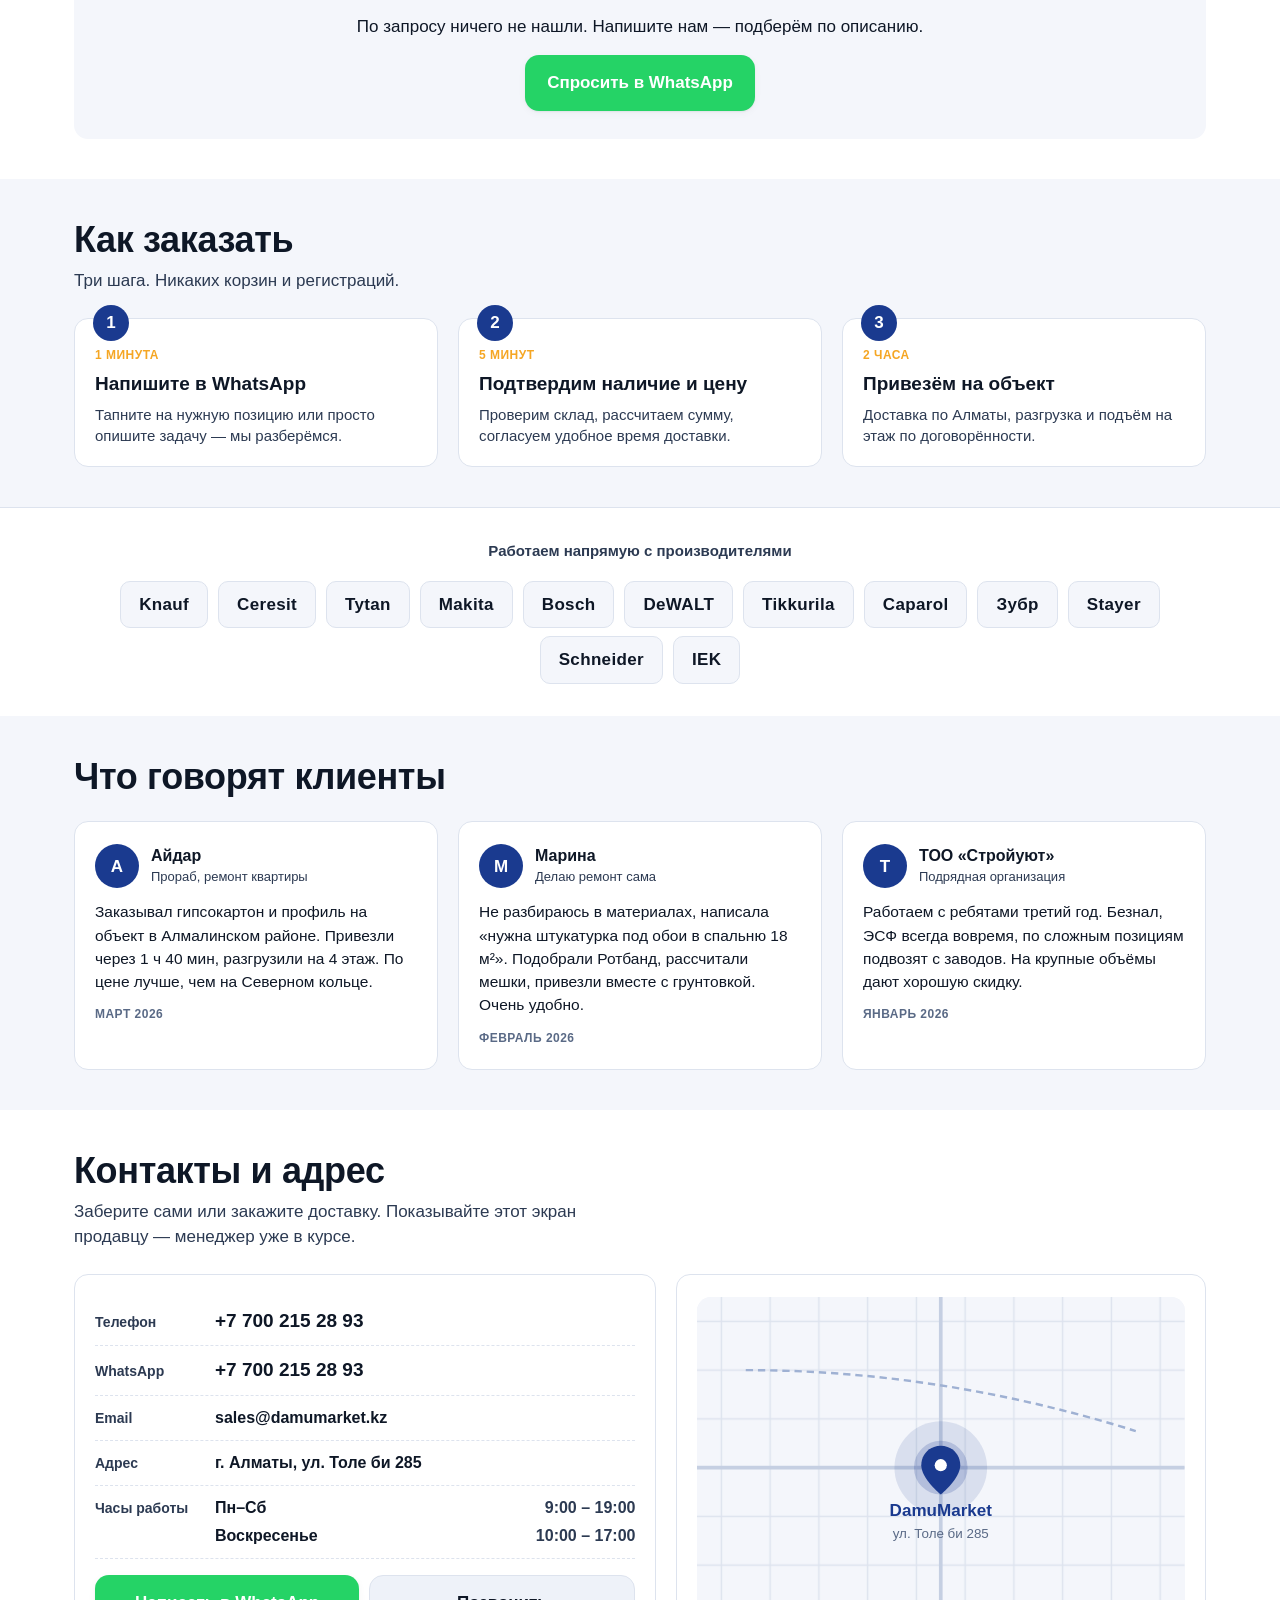
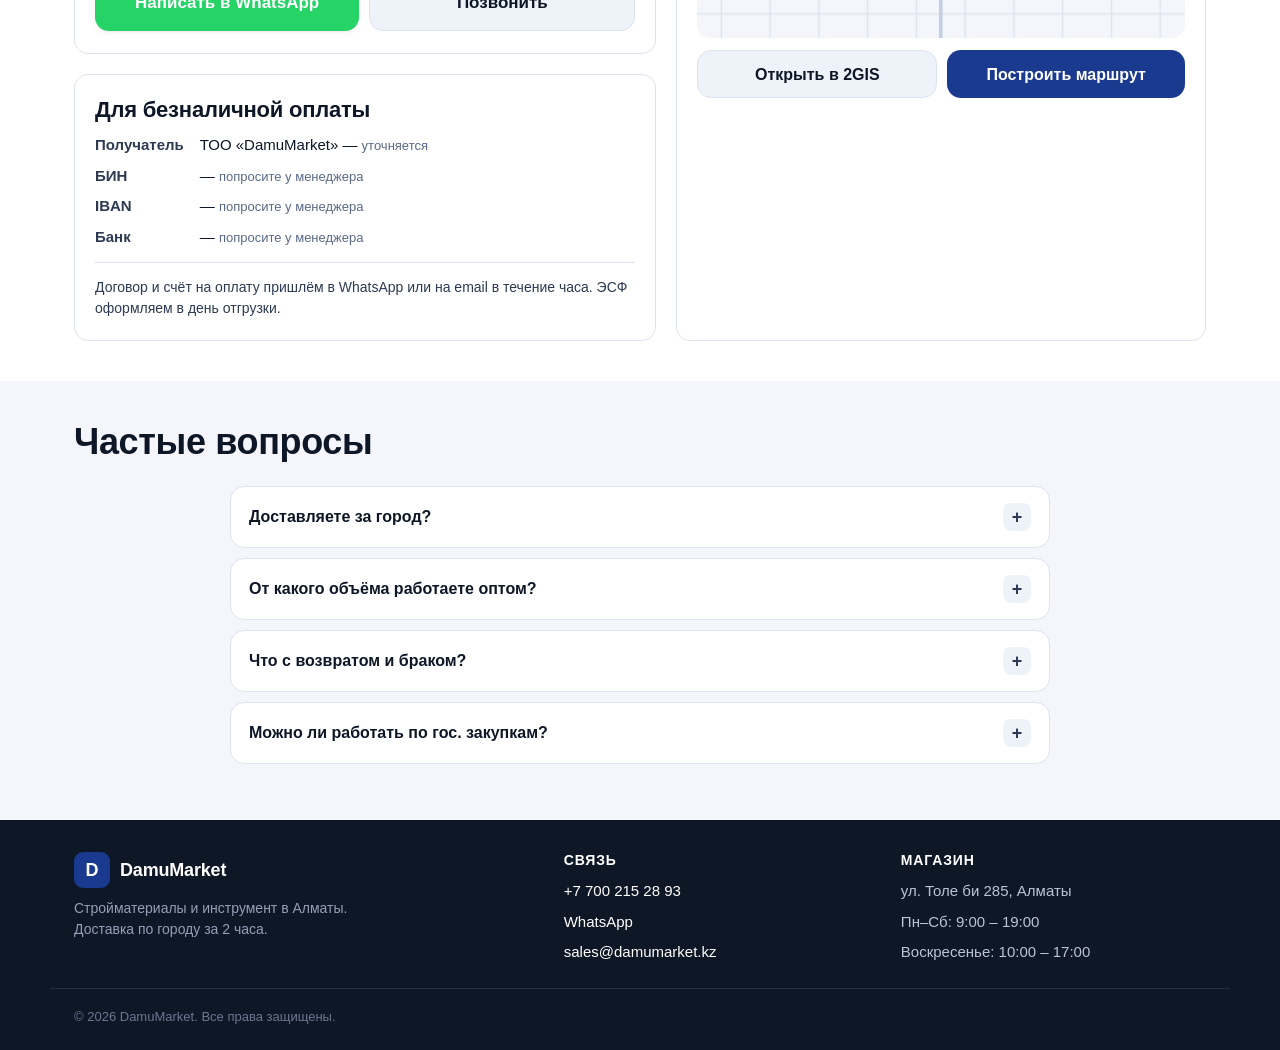
==== commit 913798ea: "feat: add Kazakh language with RU/KZ toggle in header Full i18n support — all UI text, trust bar, st" ====
--- a/index.html
+++ b/index.html
@@ -56,6 +56,11 @@
         <span class="hdr__name">DamuMarket</span>
       </a>
 
+      <div class="lang-toggle" role="radiogroup" aria-label="Тіл / Язык">
+        <button class="lang-toggle__btn is-active" data-lang="ru" type="button" aria-pressed="true">RU</button>
+        <button class="lang-toggle__btn" data-lang="kz" type="button" aria-pressed="false">ҚЗ</button>
+      </div>
+
       <button class="hdr__search-toggle js-search-open" aria-label="Открыть поиск" type="button">
         <svg width="24" height="24" viewBox="0 0 24 24" fill="none" stroke="currentColor" stroke-width="2.2" stroke-linecap="round" stroke-linejoin="round" aria-hidden="true"><circle cx="11" cy="11" r="7"/><path d="M21 21l-4.3-4.3"/></svg>
       </button>
@@ -66,7 +71,7 @@
       </a>
 
       <a class="hdr__wa btn btn--wa" id="hdr-wa" href="https://wa.me/77002152893" target="_blank" rel="noopener">
-        <svg width="20" height="20" viewBox="0 0 24 24" fill="currentColor" aria-hidden="true"><path d="M17.5 14.4c-.3-.1-1.7-.8-2-1-.3-.1-.5-.1-.7.2-.2.3-.7 1-.9 1.2-.2.2-.3.2-.6.1s-1.3-.5-2.4-1.5c-.9-.8-1.5-1.8-1.7-2.1-.2-.3 0-.5.1-.6.1-.1.3-.4.4-.5.1-.2.2-.3.3-.5.1-.2 0-.4-.1-.5-.1-.1-.7-1.6-.9-2.2-.2-.6-.5-.5-.7-.5h-.6c-.2 0-.5.1-.8.4s-1 1-1 2.4 1 2.8 1.2 3c.1.2 2 3.1 4.9 4.3.7.3 1.2.5 1.6.6.7.2 1.3.2 1.8.1.5-.1 1.7-.7 1.9-1.3.2-.7.2-1.2.2-1.3-.1-.1-.3-.2-.6-.3zM12 2C6.5 2 2 6.5 2 12c0 1.9.5 3.6 1.4 5.2L2 22l4.9-1.3c1.5.8 3.3 1.3 5.1 1.3 5.5 0 10-4.5 10-10S17.5 2 12 2zm0 18.2c-1.6 0-3.2-.5-4.6-1.3l-.3-.2-3.4.9.9-3.3-.2-.3C3.5 14.7 3 13.4 3 12c0-5 4-9 9-9s9 4 9 9-4 8.2-9 8.2z"/></svg>
+        <svg width="20" height="20" viewBox="0 0 24 24" fill="currentColor" aria-hidden="true"><path d="M17.5 14.4c-.3-.1-1.7-.8-2-1-.3-.1-.5-.1-.7.2-.2.3-.7 1-.9 1.2-.2.2-.3.2-.6.1s-1.3-.5-2.4-1.5c-.9-.8-1.5-1.8-1.7-2.1-.2-.3 0-.5.1-.6.1-.1.3-.4.4-.5.1-.2.2-.3.3-.5.1-.2 0-.4-.1-.5-.1-.1-.7-1.6-.9-2.2-.2-.6-.5-.5-.7-.5h-.6c-.2 0-.5.1-.8.4s-1 1-1 2.4 1 2.8 1.2 3c.1.2 2 3.1 4.9 4.3.7.3 1.2.5 1.6.6.7.2 1.3.2 1.8.1.5-.1 1.7-.7 1.9-1.3.2-.7.2-1.2.2-1.3-.1-.1-.3-.2-.6-.3zM12 2C6.5 2 2 6.5 2 12c0 1.9.5 3.6 1.4 5.2L2 22l4.9-1.3c1.5.8 3.3 1.3 5.1 1.3 5.5 0 10-4.5 10-10S17.5 2 12 2z"/></svg>
         <span>WhatsApp</span>
       </a>
     </div>
@@ -75,7 +80,7 @@
     <div class="search-bar" id="search-bar" hidden>
       <div class="wrap search-bar__row">
         <svg class="search-bar__icon" width="22" height="22" viewBox="0 0 24 24" fill="none" stroke="currentColor" stroke-width="2.2" stroke-linecap="round" stroke-linejoin="round" aria-hidden="true"><circle cx="11" cy="11" r="7"/><path d="M21 21l-4.3-4.3"/></svg>
-        <input class="search-bar__input" id="search-input" type="search" inputmode="search" placeholder="Что ищем? Например: гипсокартон, makita, краска" autocomplete="off">
+        <input class="search-bar__input" id="search-input" type="search" inputmode="search" data-i18n-placeholder="search_placeholder" placeholder="Что ищем? Например: гипсокартон, makita, краска" autocomplete="off">
         <button class="search-bar__clear js-search-close" type="button" aria-label="Закрыть поиск">✕</button>
       </div>
     </div>
@@ -87,15 +92,15 @@
     <section class="hero">
       <div class="wrap hero__grid">
         <div class="hero__copy">
-          <h1 class="hero__title">Стройматериалы и инструмент с&nbsp;доставкой по&nbsp;Алматы за&nbsp;2&nbsp;часа</h1>
-          <p class="hero__sub">Более 3 500 позиций на складе. Привезём к подъезду или на объект. Работаем с физлицами, ИП и ТОО.</p>
+          <h1 class="hero__title" data-i18n="hero_title">Стройматериалы и инструмент с доставкой по Алматы за 2 часа</h1>
+          <p class="hero__sub" data-i18n="hero_sub">Более 3 500 позиций на складе. Привезём к подъезду или на объект. Работаем с физлицами, ИП и ТОО.</p>
 
           <div class="hero__cta">
-            <a class="btn btn--wa btn--lg" href="https://wa.me/77002152893?text=Здравствуйте!%20Хочу%20уточнить%20наличие%20и%20сделать%20заказ." target="_blank" rel="noopener">
+            <a class="btn btn--wa btn--lg" id="hero-wa" href="https://wa.me/77002152893?text=Здравствуйте!%20Хочу%20уточнить%20наличие%20и%20сделать%20заказ." target="_blank" rel="noopener">
               <svg width="22" height="22" viewBox="0 0 24 24" fill="currentColor" aria-hidden="true"><path d="M17.5 14.4c-.3-.1-1.7-.8-2-1-.3-.1-.5-.1-.7.2-.2.3-.7 1-.9 1.2-.2.2-.3.2-.6.1s-1.3-.5-2.4-1.5c-.9-.8-1.5-1.8-1.7-2.1-.2-.3 0-.5.1-.6.1-.1.3-.4.4-.5.1-.2.2-.3.3-.5.1-.2 0-.4-.1-.5-.1-.1-.7-1.6-.9-2.2-.2-.6-.5-.5-.7-.5h-.6c-.2 0-.5.1-.8.4s-1 1-1 2.4 1 2.8 1.2 3c.1.2 2 3.1 4.9 4.3.7.3 1.2.5 1.6.6.7.2 1.3.2 1.8.1.5-.1 1.7-.7 1.9-1.3.2-.7.2-1.2.2-1.3-.1-.1-.3-.2-.6-.3zM12 2C6.5 2 2 6.5 2 12c0 1.9.5 3.6 1.4 5.2L2 22l4.9-1.3c1.5.8 3.3 1.3 5.1 1.3 5.5 0 10-4.5 10-10S17.5 2 12 2z"/></svg>
-              Написать в WhatsApp
+              <span data-i18n="wa_write">Написать в WhatsApp</span>
             </a>
-            <a class="btn btn--ghost btn--lg" href="#catalog">Каталог ↓</a>
+            <a class="btn btn--ghost btn--lg" href="#catalog" data-i18n="catalog_link">Каталог ↓</a>
           </div>
 
           <ul class="hero__stats" id="hero-stats"></ul>
@@ -122,21 +127,21 @@
     <section class="catalog" id="catalog">
       <div class="wrap">
         <header class="sec-head">
-          <h2 class="sec-head__title">Каталог</h2>
-          <p class="sec-head__sub">Тапните на категорию — раскроется прайс с популярными позициями. На каждой строке — кнопка WhatsApp с уже готовым сообщением.</p>
+          <h2 class="sec-head__title" data-i18n="catalog_title">Каталог</h2>
+          <p class="sec-head__sub" data-i18n="catalog_sub">Тапните на категорию — раскроется прайс с популярными позициями. На каждой строке — кнопка WhatsApp с уже готовым сообщением.</p>
         </header>
 
         <div class="catalog__search">
           <svg width="22" height="22" viewBox="0 0 24 24" fill="none" stroke="currentColor" stroke-width="2.2" stroke-linecap="round" stroke-linejoin="round" aria-hidden="true"><circle cx="11" cy="11" r="7"/><path d="M21 21l-4.3-4.3"/></svg>
-          <input id="catalog-search" type="search" inputmode="search" placeholder="Поиск по каталогу: бренд, название…" autocomplete="off">
+          <input id="catalog-search" type="search" inputmode="search" data-i18n-placeholder="catalog_search_placeholder" placeholder="Поиск по каталогу: бренд, название…" autocomplete="off">
           <button class="catalog__search-clear" id="catalog-search-clear" type="button" hidden aria-label="Очистить">✕</button>
         </div>
 
         <div class="catalog__grid" id="catalog-grid"></div>
 
         <div class="catalog__empty" id="catalog-empty" hidden>
-          <p>По запросу <strong id="catalog-empty-query"></strong> ничего не нашли. Напишите нам — подберём по описанию.</p>
-          <a class="btn btn--wa btn--lg" id="catalog-empty-wa" href="https://wa.me/77002152893" target="_blank" rel="noopener">Спросить в WhatsApp</a>
+          <p id="catalog-empty-text"><span data-i18n="not_found_pre">По запросу </span><strong id="catalog-empty-query"></strong><span data-i18n="not_found_post"> ничего не нашли. Напишите нам — подберём по описанию.</span></p>
+          <a class="btn btn--wa btn--lg" id="catalog-empty-wa" href="https://wa.me/77002152893" target="_blank" rel="noopener" data-i18n="ask_in_wa">Спросить в WhatsApp</a>
         </div>
       </div>
     </section>
@@ -145,8 +150,8 @@
     <section class="steps" aria-label="Как заказать">
       <div class="wrap">
         <header class="sec-head">
-          <h2 class="sec-head__title">Как заказать</h2>
-          <p class="sec-head__sub">Три шага. Никаких корзин и регистраций.</p>
+          <h2 class="sec-head__title" data-i18n="steps_title">Как заказать</h2>
+          <p class="sec-head__sub" data-i18n="steps_sub">Три шага. Никаких корзин и регистраций.</p>
         </header>
         <ol class="steps__list" id="steps-list"></ol>
       </div>
@@ -155,7 +160,7 @@
     <!-- BRANDS -->
     <section class="brands" aria-label="Бренды на складе">
       <div class="wrap">
-        <p class="brands__title">Работаем напрямую с производителями</p>
+        <p class="brands__title" data-i18n="brands_title">Работаем напрямую с производителями</p>
         <ul class="brands__list" id="brands-list"></ul>
       </div>
     </section>
@@ -164,7 +169,7 @@
     <section class="reviews" aria-label="Отзывы">
       <div class="wrap">
         <header class="sec-head">
-          <h2 class="sec-head__title">Что говорят клиенты</h2>
+          <h2 class="sec-head__title" data-i18n="reviews_title">Что говорят клиенты</h2>
         </header>
         <ul class="reviews__list" id="reviews-list"></ul>
       </div>
@@ -174,39 +179,39 @@
     <section class="contacts" id="contacts">
       <div class="wrap">
         <header class="sec-head">
-          <h2 class="sec-head__title">Контакты и&nbsp;адрес</h2>
-          <p class="sec-head__sub">Заберите сами или закажите доставку. Показывайте этот экран продавцу — менеджер уже в курсе.</p>
+          <h2 class="sec-head__title" data-i18n="contacts_title">Контакты и адрес</h2>
+          <p class="sec-head__sub" data-i18n="contacts_sub">Заберите сами или закажите доставку. Показывайте этот экран продавцу — менеджер уже в курсе.</p>
         </header>
 
         <div class="contacts__grid">
 
           <div class="contacts__card contacts__card--main">
             <div class="contacts__row">
-              <span class="contacts__label">Телефон</span>
+              <span class="contacts__label" data-i18n="label_phone">Телефон</span>
               <a class="contacts__value contacts__value--lg" href="tel:+77002152893">+7 700 215 28 93</a>
             </div>
             <div class="contacts__row">
-              <span class="contacts__label">WhatsApp</span>
+              <span class="contacts__label" data-i18n="label_wa">WhatsApp</span>
               <a class="contacts__value contacts__value--lg" href="https://wa.me/77002152893" target="_blank" rel="noopener">+7 700 215 28 93</a>
             </div>
             <div class="contacts__row">
-              <span class="contacts__label">Email</span>
+              <span class="contacts__label" data-i18n="label_email">Email</span>
               <a class="contacts__value" href="mailto:sales@damumarket.kz">sales@damumarket.kz</a>
             </div>
             <div class="contacts__row">
-              <span class="contacts__label">Адрес</span>
+              <span class="contacts__label" data-i18n="label_address">Адрес</span>
               <span class="contacts__value" id="contacts-address">г. Алматы, ул. Толе би 285</span>
             </div>
             <div class="contacts__row">
-              <span class="contacts__label">Часы работы</span>
+              <span class="contacts__label" data-i18n="label_hours">Часы работы</span>
               <div class="contacts__value">
                 <ul class="contacts__hours" id="contacts-hours"></ul>
               </div>
             </div>
 
             <div class="contacts__cta">
-              <a class="btn btn--wa btn--lg" href="https://wa.me/77002152893?text=Здравствуйте!%20Хочу%20сделать%20заказ." target="_blank" rel="noopener">Написать в WhatsApp</a>
-              <a class="btn btn--ghost btn--lg" href="tel:+77002152893">Позвонить</a>
+              <a class="btn btn--wa btn--lg" id="contacts-wa" href="https://wa.me/77002152893?text=Здравствуйте!%20Хочу%20сделать%20заказ." target="_blank" rel="noopener"><span data-i18n="wa_write">Написать в WhatsApp</span></a>
+              <a class="btn btn--ghost btn--lg" href="tel:+77002152893"><span data-i18n="call_btn">Позвонить</span></a>
             </div>
           </div>
 
@@ -230,24 +235,24 @@
                   <circle r="5" cy="-2" fill="#fff"/>
                 </g>
                 <text x="200" y="180" text-anchor="middle" font-family="-apple-system, sans-serif" font-size="14" font-weight="700" fill="#1a3a8f">DamuMarket</text>
-                <text x="200" y="198" text-anchor="middle" font-family="-apple-system, sans-serif" font-size="11" fill="#5a6a86">ул. Толе би 285</text>
+                <text x="200" y="198" text-anchor="middle" font-family="-apple-system, sans-serif" font-size="11" fill="#5a6a86" id="map-address-text">ул. Толе би 285</text>
               </svg>
             </div>
             <div class="contacts__map-actions">
-              <a class="btn btn--ghost" id="map-open" href="#" target="_blank" rel="noopener">Открыть в 2GIS</a>
-              <a class="btn btn--primary" id="map-route" href="#" target="_blank" rel="noopener">Построить маршрут</a>
+              <a class="btn btn--ghost" id="map-open" href="#" target="_blank" rel="noopener" data-i18n="map_open">Открыть в 2GIS</a>
+              <a class="btn btn--primary" id="map-route" href="#" target="_blank" rel="noopener" data-i18n="map_route">Построить маршрут</a>
             </div>
           </div>
 
           <div class="contacts__card contacts__card--legal">
-            <h3 class="contacts__h3">Для безналичной оплаты</h3>
+            <h3 class="contacts__h3" data-i18n="legal_title">Для безналичной оплаты</h3>
             <dl class="legal">
-              <dt>Получатель</dt><dd id="legal-name">ТОО «DamuMarket» — <em>уточняется</em></dd>
-              <dt>БИН</dt><dd id="legal-bin">— <em>попросите у менеджера</em></dd>
-              <dt>IBAN</dt><dd id="legal-iban">— <em>попросите у менеджера</em></dd>
-              <dt>Банк</dt><dd id="legal-bank">— <em>попросите у менеджера</em></dd>
+              <dt data-i18n="legal_recipient">Получатель</dt><dd id="legal-name"></dd>
+              <dt data-i18n="legal_bin">БИН</dt><dd id="legal-bin"></dd>
+              <dt data-i18n="legal_iban">IBAN</dt><dd id="legal-iban"></dd>
+              <dt data-i18n="legal_bank">Банк</dt><dd id="legal-bank"></dd>
             </dl>
-            <p class="contacts__hint">Договор и счёт на оплату пришлём в WhatsApp или на email в течение часа. ЭСФ оформляем в день отгрузки.</p>
+            <p class="contacts__hint" data-i18n="legal_hint">Договор и счёт на оплату пришлём в WhatsApp или на email в течение часа. ЭСФ оформляем в день отгрузки.</p>
           </div>
 
         </div>
@@ -258,7 +263,7 @@
     <section class="faq" aria-label="Частые вопросы">
       <div class="wrap">
         <header class="sec-head">
-          <h2 class="sec-head__title">Частые вопросы</h2>
+          <h2 class="sec-head__title" data-i18n="faq_title">Частые вопросы</h2>
         </header>
         <ul class="faq__list" id="faq-list"></ul>
       </div>
@@ -274,10 +279,10 @@
           <span class="hdr__logo" aria-hidden="true">D</span>
           <span class="hdr__name">DamuMarket</span>
         </div>
-        <p class="ftr__about">Стройматериалы и инструмент в Алматы. Доставка по городу за 2 часа.</p>
+        <p class="ftr__about" data-i18n="ftr_about">Стройматериалы и инструмент в Алматы. Доставка по городу за 2 часа.</p>
       </div>
       <div>
-        <h4 class="ftr__h4">Связь</h4>
+        <h4 class="ftr__h4" data-i18n="ftr_contact">Связь</h4>
         <ul class="ftr__list">
           <li><a href="tel:+77002152893">+7 700 215 28 93</a></li>
           <li><a href="https://wa.me/77002152893" target="_blank" rel="noopener">WhatsApp</a></li>
@@ -285,24 +290,24 @@
         </ul>
       </div>
       <div>
-        <h4 class="ftr__h4">Магазин</h4>
-        <ul class="ftr__list">
-          <li>ул. Толе би 285, Алматы</li>
-          <li>Пн–Сб: 9:00 – 19:00</li>
-          <li>Вс: 10:00 – 17:00</li>
+        <h4 class="ftr__h4" data-i18n="ftr_store">Магазин</h4>
+        <ul class="ftr__list" id="ftr-store-list">
+          <li id="ftr-address">ул. Толе би 285, Алматы</li>
+          <li id="ftr-hours-1">Пн–Сб: 9:00 – 19:00</li>
+          <li id="ftr-hours-2">Вс: 10:00 – 17:00</li>
         </ul>
       </div>
     </div>
-    <div class="wrap ftr__copy">© <span id="ftr-year">2026</span> DamuMarket. Все права защищены.</div>
+    <div class="wrap ftr__copy">© <span id="ftr-year">2026</span> DamuMarket. <span data-i18n="ftr_rights">Все права защищены.</span></div>
   </footer>
 
   <!-- STICKY BOTTOM BAR (mobile only) -->
   <nav class="bottom-bar" aria-label="Быстрая связь">
     <a class="bottom-bar__btn bottom-bar__btn--call" href="tel:+77002152893">
       <svg width="22" height="22" viewBox="0 0 24 24" fill="none" stroke="currentColor" stroke-width="2.2" stroke-linecap="round" stroke-linejoin="round" aria-hidden="true"><path d="M22 16.92v3a2 2 0 0 1-2.18 2 19.79 19.79 0 0 1-8.63-3.07 19.5 19.5 0 0 1-6-6 19.79 19.79 0 0 1-3.07-8.67A2 2 0 0 1 4.11 2h3a2 2 0 0 1 2 1.72c.13.96.36 1.9.7 2.81a2 2 0 0 1-.45 2.11L8.09 9.91a16 16 0 0 0 6 6l1.27-1.27a2 2 0 0 1 2.11-.45c.91.34 1.85.57 2.81.7A2 2 0 0 1 22 16.92z"/></svg>
-      <span>Позвонить</span>
+      <span data-i18n="call_btn">Позвонить</span>
     </a>
-    <a class="bottom-bar__btn bottom-bar__btn--wa" href="https://wa.me/77002152893?text=Здравствуйте!%20Хочу%20сделать%20заказ." target="_blank" rel="noopener">
+    <a class="bottom-bar__btn bottom-bar__btn--wa" id="bottom-wa" href="https://wa.me/77002152893?text=Здравствуйте!%20Хочу%20сделать%20заказ." target="_blank" rel="noopener">
       <svg width="22" height="22" viewBox="0 0 24 24" fill="currentColor" aria-hidden="true"><path d="M17.5 14.4c-.3-.1-1.7-.8-2-1-.3-.1-.5-.1-.7.2-.2.3-.7 1-.9 1.2-.2.2-.3.2-.6.1s-1.3-.5-2.4-1.5c-.9-.8-1.5-1.8-1.7-2.1-.2-.3 0-.5.1-.6.1-.1.3-.4.4-.5.1-.2.2-.3.3-.5.1-.2 0-.4-.1-.5-.1-.1-.7-1.6-.9-2.2-.2-.6-.5-.5-.7-.5h-.6c-.2 0-.5.1-.8.4s-1 1-1 2.4 1 2.8 1.2 3c.1.2 2 3.1 4.9 4.3.7.3 1.2.5 1.6.6.7.2 1.3.2 1.8.1.5-.1 1.7-.7 1.9-1.3.2-.7.2-1.2.2-1.3-.1-.1-.3-.2-.6-.3zM12 2C6.5 2 2 6.5 2 12c0 1.9.5 3.6 1.4 5.2L2 22l4.9-1.3c1.5.8 3.3 1.3 5.1 1.3 5.5 0 10-4.5 10-10S17.5 2 12 2z"/></svg>
       <span>WhatsApp</span>
     </a>
--- a/styles.css
+++ b/styles.css
@@ -185,6 +185,38 @@
   font-size: 18px;
 }
 .hdr__name { letter-spacing: -0.01em; }
+
+/* Language toggle */
+.lang-toggle {
+  display: inline-flex;
+  background: var(--c-bg-tint);
+  border-radius: 10px;
+  border: 1px solid var(--c-border);
+  overflow: hidden;
+  flex-shrink: 0;
+}
+.lang-toggle__btn {
+  padding: 6px 10px;
+  font-size: 13px;
+  font-weight: 800;
+  color: var(--c-ink-3);
+  min-height: 34px;
+  min-width: 38px;
+  display: inline-flex;
+  align-items: center;
+  justify-content: center;
+  transition: background-color .15s ease, color .15s ease;
+  -webkit-tap-highlight-color: transparent;
+  letter-spacing: 0.02em;
+}
+.lang-toggle__btn:hover { color: var(--c-ink); }
+.lang-toggle__btn.is-active {
+  background: var(--c-brand);
+  color: #fff;
+}
+@media (min-width: 640px) {
+  .lang-toggle__btn { padding: 6px 14px; min-width: 42px; font-size: 14px; }
+}
 
 .hdr__search-toggle {
   display: inline-flex;
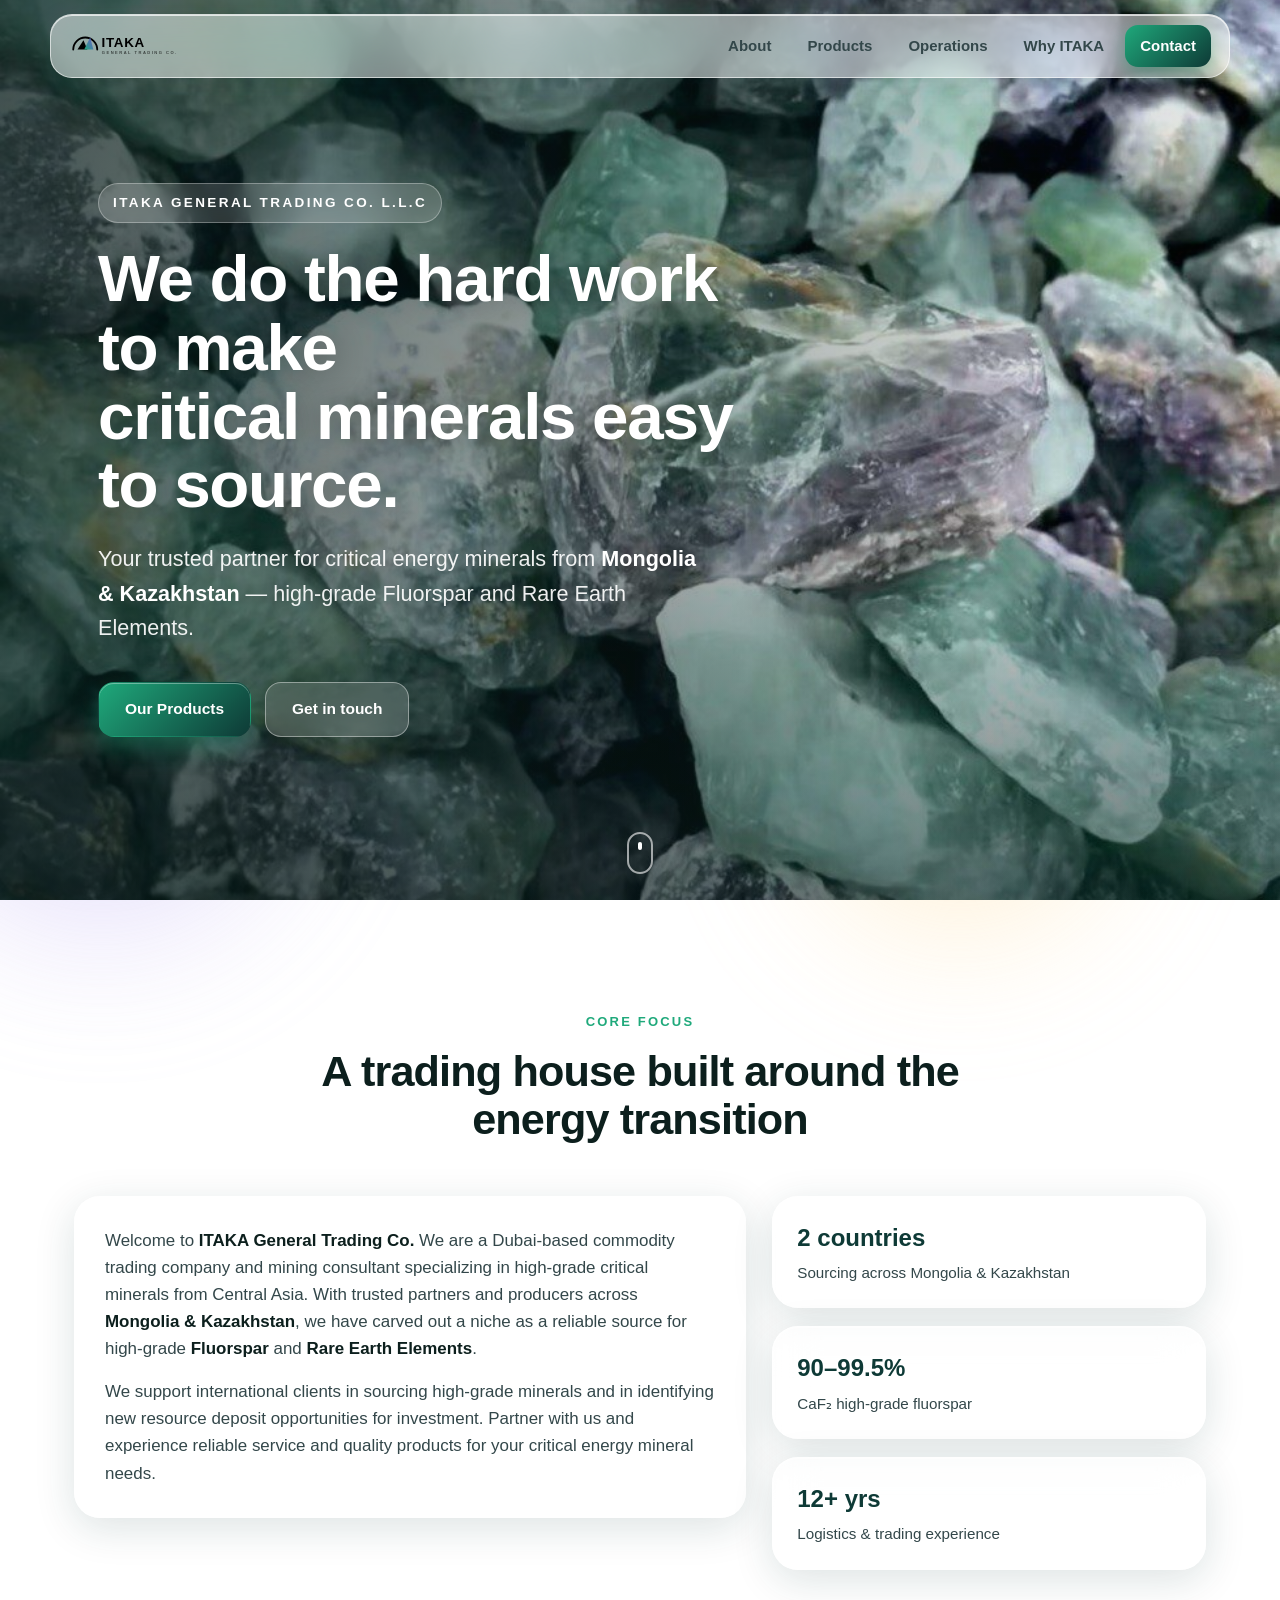
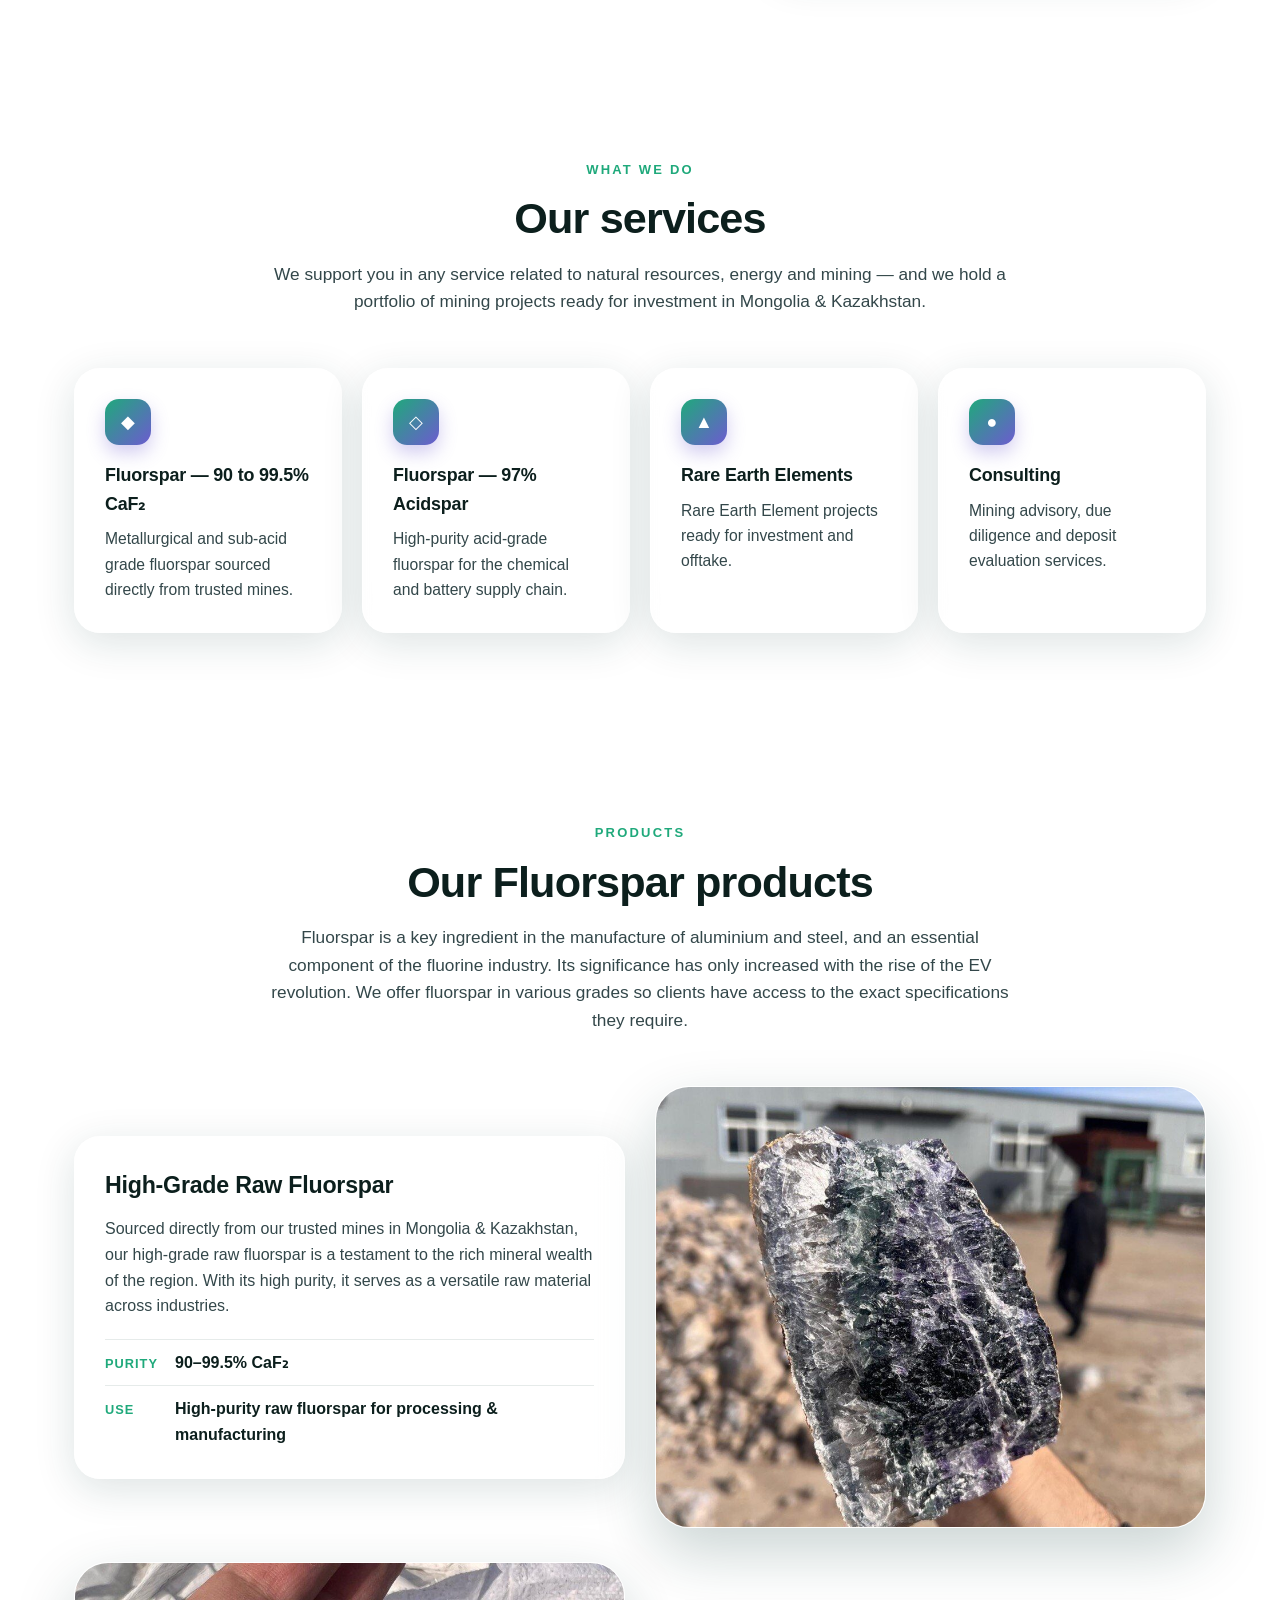
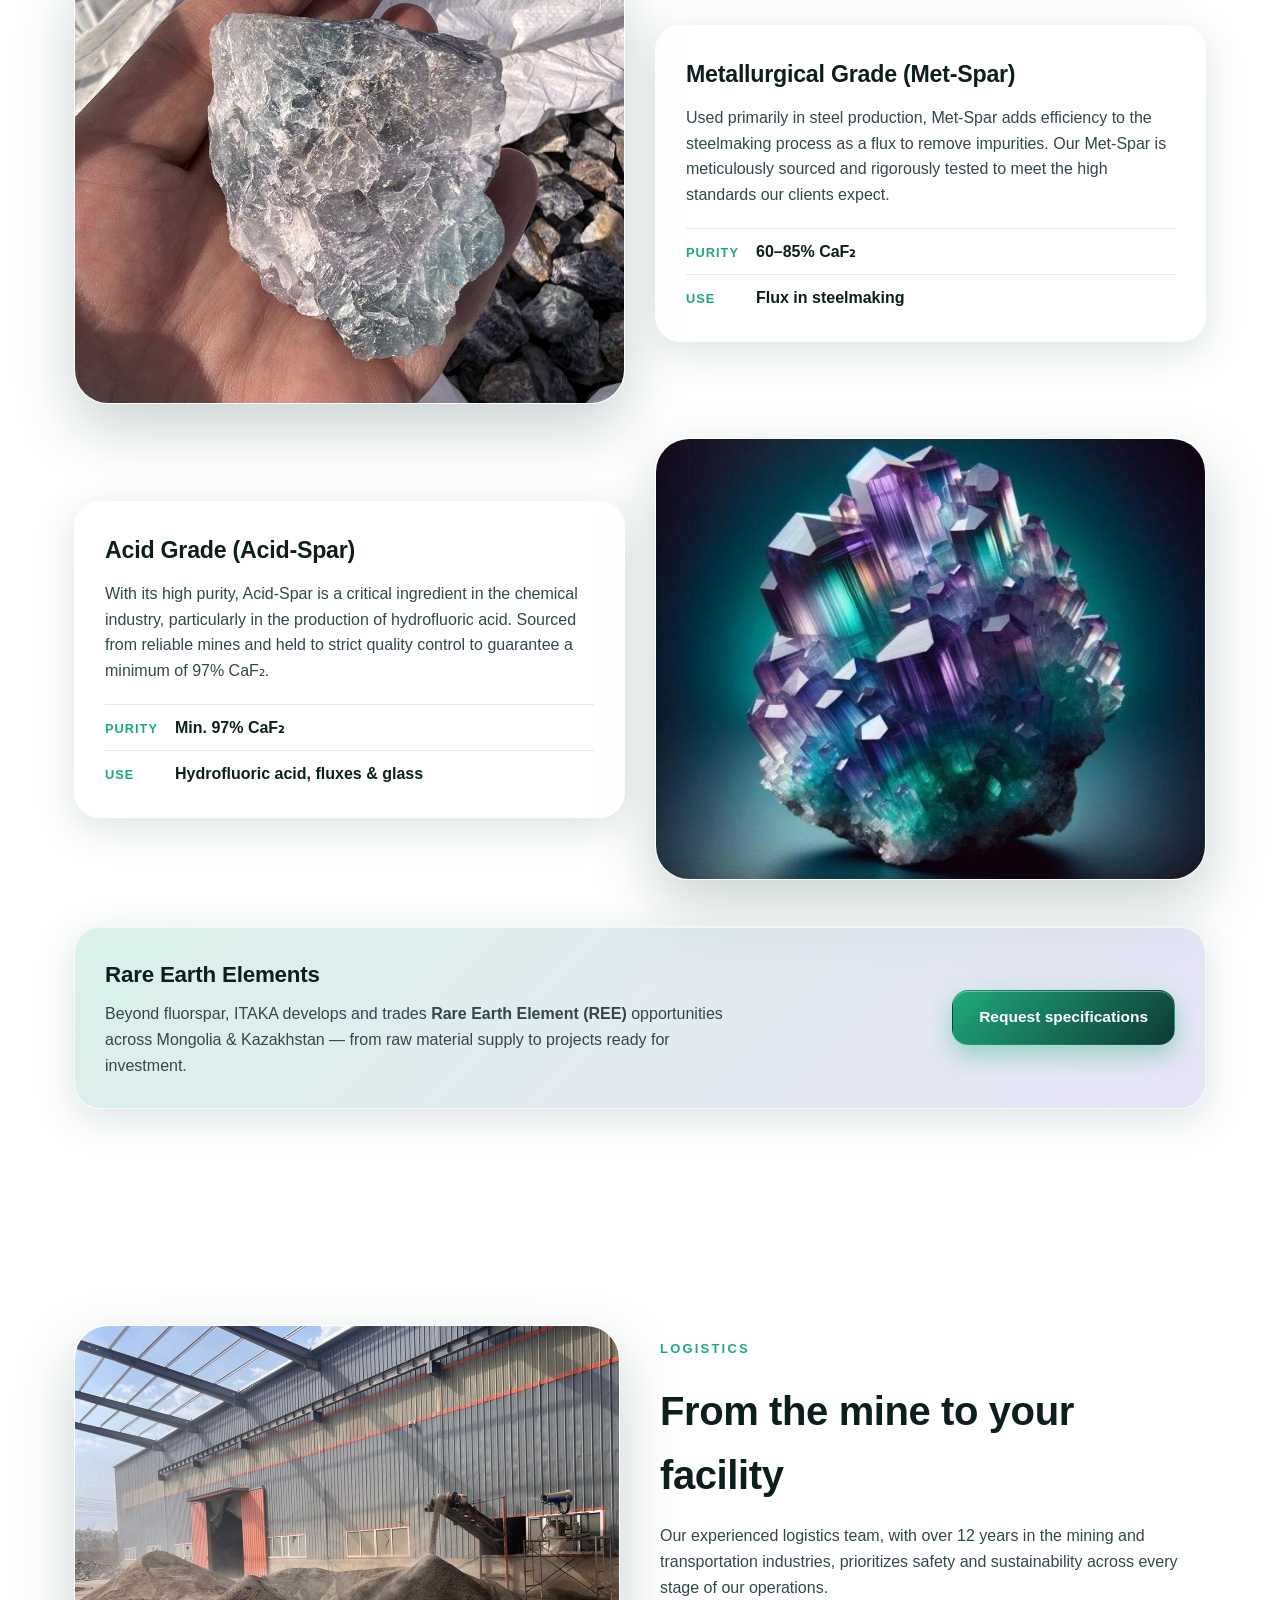
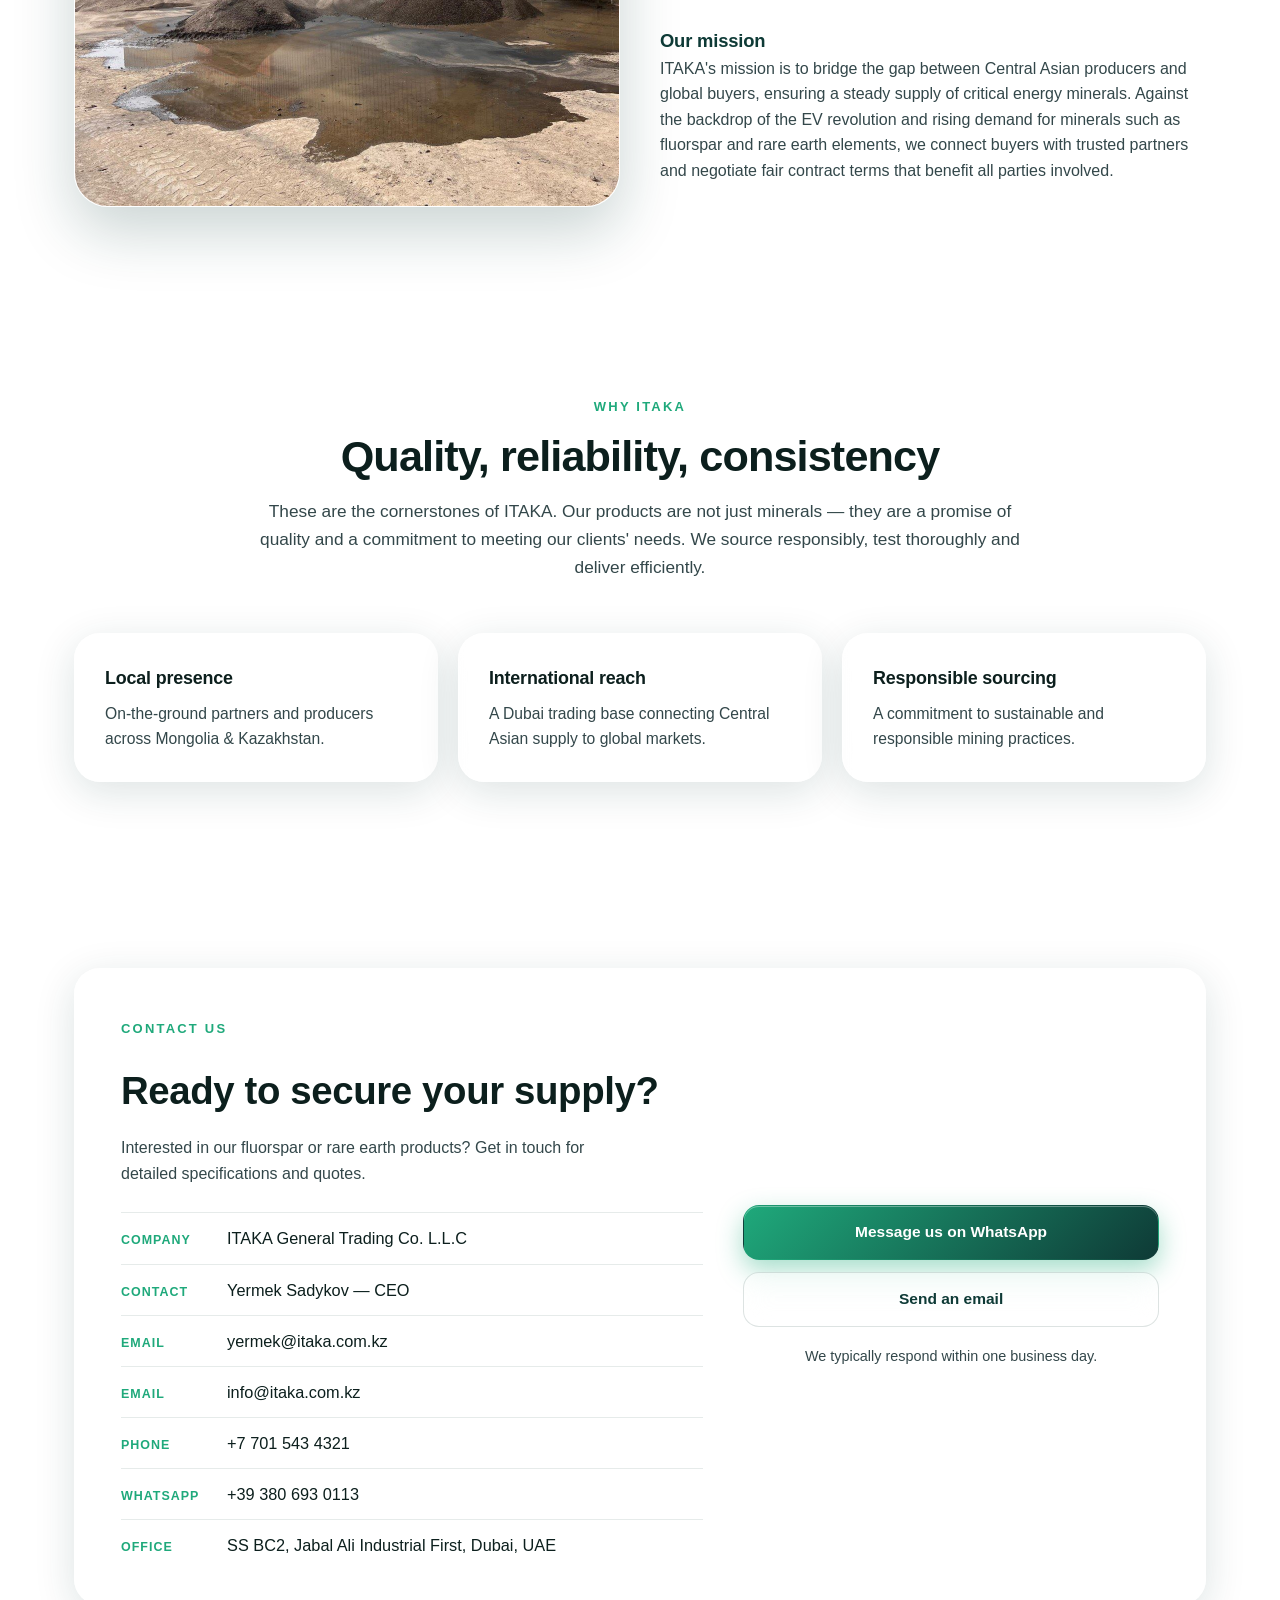
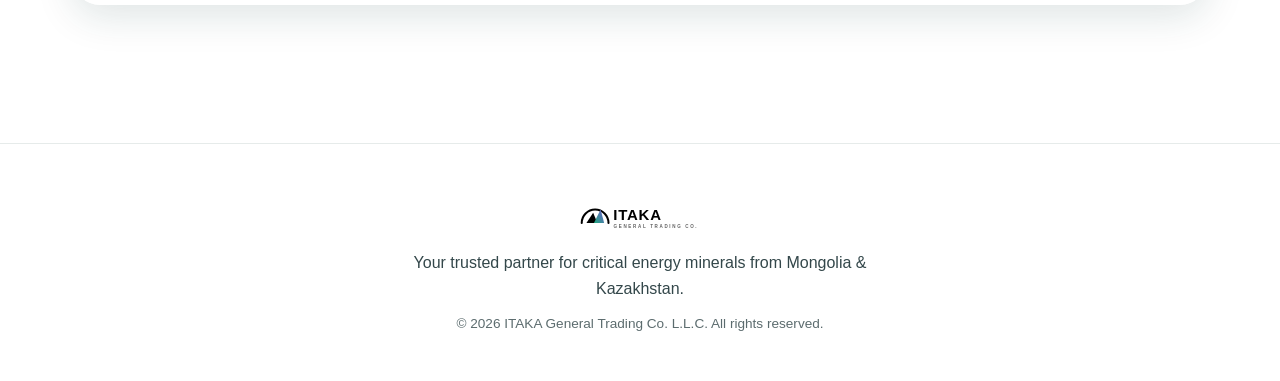
==== commit a0b1037b: "Configure ITAKA custom domain" ====
--- a/index.html
+++ b/index.html
@@ -1,319 +1,254 @@
-<!doctype html>
-<html lang="ru">
+<!DOCTYPE html>
+<html lang="en">
 <head>
-  <meta charset="utf-8">
-  <meta name="viewport" content="width=device-width, initial-scale=1, viewport-fit=cover">
-  <meta name="theme-color" content="#1a3a8f">
-  <meta name="color-scheme" content="light">
-
-  <title>DamuMarket — стройматериалы и инструмент в Алматы. Доставка за 2 часа</title>
-  <meta name="description" content="Магазин стройматериалов и инструмента в Алматы. 3500+ позиций на складе. Работаем с ИП и ТОО. Заказ через WhatsApp, доставка по городу за 2 часа.">
-
-  <meta property="og:title" content="DamuMarket — стройматериалы с доставкой по Алматы за 2 часа">
-  <meta property="og:description" content="Сухие смеси, гипсокартон, краска, инструмент. Работаем с ИП и ТОО. Заказ в WhatsApp.">
-  <meta property="og:type" content="website">
-  <meta property="og:locale" content="ru_KZ">
-  <meta property="og:image" content="https://images.unsplash.com/photo-1581094288338-2314dddb7ece?w=1200&auto=format&fit=crop&q=75">
-
-  <link rel="icon" href="favicon.svg" type="image/svg+xml">
-  <link rel="apple-touch-icon" href="favicon.svg">
-
-  <link rel="preconnect" href="https://images.unsplash.com" crossorigin>
-  <link rel="dns-prefetch" href="https://api.whatsapp.com">
-  <link rel="dns-prefetch" href="https://wa.me">
-
-  <link rel="stylesheet" href="styles.css">
-
-  <script type="application/ld+json">
-  {
-    "@context": "https://schema.org",
-    "@type": "HardwareStore",
-    "name": "DamuMarket",
-    "description": "Магазин стройматериалов и инструмента в Алматы. Доставка по городу за 2 часа.",
-    "image": "https://images.unsplash.com/photo-1581094288338-2314dddb7ece?w=1200&auto=format&fit=crop&q=75",
-    "telephone": "+77002152893",
-    "email": "sales@damumarket.kz",
-    "address": {
-      "@type": "PostalAddress",
-      "streetAddress": "ул. Толе би 285",
-      "addressLocality": "Алматы",
-      "addressCountry": "KZ"
-    },
-    "openingHours": ["Mo-Sa 09:00-19:00", "Su 10:00-17:00"],
-    "priceRange": "₸₸",
-    "paymentAccepted": "Cash, Credit Card, Bank Transfer"
-  }
-  </script>
+<meta charset="UTF-8" />
+<meta name="viewport" content="width=device-width, initial-scale=1.0" />
+<title>ITAKA General Trading Co. — Critical Energy Minerals from Mongolia &amp; Kazakhstan</title>
+<meta name="description" content="ITAKA General Trading Co. L.L.C — your trusted partner for critical energy minerals: high-grade Fluorspar and Rare Earth Elements from Mongolia &amp; Kazakhstan." />
+<meta name="theme-color" content="#0e3a36" />
+<meta property="og:title" content="ITAKA General Trading Co. — Critical Energy Minerals" />
+<meta property="og:description" content="Your trusted partner for critical energy minerals from Mongolia &amp; Kazakhstan." />
+<meta property="og:image" content="assets/img/hero-fluorite.jpg" />
+<meta property="og:type" content="website" />
+<link rel="icon" href="assets/favicon.svg" type="image/svg+xml" />
+<link rel="preload" as="image" href="assets/img/hero-fluorite.jpg" />
+<link rel="stylesheet" href="styles.css" />
 </head>
-
 <body>
 
-  <!-- HEADER -->
-  <header class="hdr">
-    <div class="wrap hdr__row">
-      <a href="#top" class="hdr__brand" aria-label="DamuMarket — на главную">
-        <span class="hdr__logo" aria-hidden="true">D</span>
-        <span class="hdr__name">DamuMarket</span>
-      </a>
-
-      <div class="lang-toggle" role="radiogroup" aria-label="Тіл / Язык">
-        <button class="lang-toggle__btn is-active" data-lang="ru" type="button" aria-pressed="true">RU</button>
-        <button class="lang-toggle__btn" data-lang="kz" type="button" aria-pressed="false">ҚЗ</button>
-      </div>
-
-      <button class="hdr__search-toggle js-search-open" aria-label="Открыть поиск" type="button">
-        <svg width="24" height="24" viewBox="0 0 24 24" fill="none" stroke="currentColor" stroke-width="2.2" stroke-linecap="round" stroke-linejoin="round" aria-hidden="true"><circle cx="11" cy="11" r="7"/><path d="M21 21l-4.3-4.3"/></svg>
-      </button>
-
-      <a class="hdr__phone" id="hdr-phone" href="tel:+77002152893">
-        <svg width="20" height="20" viewBox="0 0 24 24" fill="none" stroke="currentColor" stroke-width="2.2" stroke-linecap="round" stroke-linejoin="round" aria-hidden="true"><path d="M22 16.92v3a2 2 0 0 1-2.18 2 19.79 19.79 0 0 1-8.63-3.07 19.5 19.5 0 0 1-6-6 19.79 19.79 0 0 1-3.07-8.67A2 2 0 0 1 4.11 2h3a2 2 0 0 1 2 1.72c.13.96.36 1.9.7 2.81a2 2 0 0 1-.45 2.11L8.09 9.91a16 16 0 0 0 6 6l1.27-1.27a2 2 0 0 1 2.11-.45c.91.34 1.85.57 2.81.7A2 2 0 0 1 22 16.92z"/></svg>
-        <span id="hdr-phone-text">+7 700 215 28 93</span>
-      </a>
-
-      <a class="hdr__wa btn btn--wa" id="hdr-wa" href="https://wa.me/77002152893" target="_blank" rel="noopener">
-        <svg width="20" height="20" viewBox="0 0 24 24" fill="currentColor" aria-hidden="true"><path d="M17.5 14.4c-.3-.1-1.7-.8-2-1-.3-.1-.5-.1-.7.2-.2.3-.7 1-.9 1.2-.2.2-.3.2-.6.1s-1.3-.5-2.4-1.5c-.9-.8-1.5-1.8-1.7-2.1-.2-.3 0-.5.1-.6.1-.1.3-.4.4-.5.1-.2.2-.3.3-.5.1-.2 0-.4-.1-.5-.1-.1-.7-1.6-.9-2.2-.2-.6-.5-.5-.7-.5h-.6c-.2 0-.5.1-.8.4s-1 1-1 2.4 1 2.8 1.2 3c.1.2 2 3.1 4.9 4.3.7.3 1.2.5 1.6.6.7.2 1.3.2 1.8.1.5-.1 1.7-.7 1.9-1.3.2-.7.2-1.2.2-1.3-.1-.1-.3-.2-.6-.3zM12 2C6.5 2 2 6.5 2 12c0 1.9.5 3.6 1.4 5.2L2 22l4.9-1.3c1.5.8 3.3 1.3 5.1 1.3 5.5 0 10-4.5 10-10S17.5 2 12 2z"/></svg>
-        <span>WhatsApp</span>
-      </a>
-    </div>
-
-    <!-- Sticky search panel -->
-    <div class="search-bar" id="search-bar" hidden>
-      <div class="wrap search-bar__row">
-        <svg class="search-bar__icon" width="22" height="22" viewBox="0 0 24 24" fill="none" stroke="currentColor" stroke-width="2.2" stroke-linecap="round" stroke-linejoin="round" aria-hidden="true"><circle cx="11" cy="11" r="7"/><path d="M21 21l-4.3-4.3"/></svg>
-        <input class="search-bar__input" id="search-input" type="search" inputmode="search" data-i18n-placeholder="search_placeholder" placeholder="Что ищем? Например: гипсокартон, makita, краска" autocomplete="off">
-        <button class="search-bar__clear js-search-close" type="button" aria-label="Закрыть поиск">✕</button>
-      </div>
-    </div>
-  </header>
-
-  <main id="top">
-
-    <!-- HERO -->
-    <section class="hero">
-      <div class="wrap hero__grid">
-        <div class="hero__copy">
-          <h1 class="hero__title" data-i18n="hero_title">Стройматериалы и инструмент с доставкой по Алматы за 2 часа</h1>
-          <p class="hero__sub" data-i18n="hero_sub">Более 3 500 позиций на складе. Привезём к подъезду или на объект. Работаем с физлицами, ИП и ТОО.</p>
-
-          <div class="hero__cta">
-            <a class="btn btn--wa btn--lg" id="hero-wa" href="https://wa.me/77002152893?text=Здравствуйте!%20Хочу%20уточнить%20наличие%20и%20сделать%20заказ." target="_blank" rel="noopener">
-              <svg width="22" height="22" viewBox="0 0 24 24" fill="currentColor" aria-hidden="true"><path d="M17.5 14.4c-.3-.1-1.7-.8-2-1-.3-.1-.5-.1-.7.2-.2.3-.7 1-.9 1.2-.2.2-.3.2-.6.1s-1.3-.5-2.4-1.5c-.9-.8-1.5-1.8-1.7-2.1-.2-.3 0-.5.1-.6.1-.1.3-.4.4-.5.1-.2.2-.3.3-.5.1-.2 0-.4-.1-.5-.1-.1-.7-1.6-.9-2.2-.2-.6-.5-.5-.7-.5h-.6c-.2 0-.5.1-.8.4s-1 1-1 2.4 1 2.8 1.2 3c.1.2 2 3.1 4.9 4.3.7.3 1.2.5 1.6.6.7.2 1.3.2 1.8.1.5-.1 1.7-.7 1.9-1.3.2-.7.2-1.2.2-1.3-.1-.1-.3-.2-.6-.3zM12 2C6.5 2 2 6.5 2 12c0 1.9.5 3.6 1.4 5.2L2 22l4.9-1.3c1.5.8 3.3 1.3 5.1 1.3 5.5 0 10-4.5 10-10S17.5 2 12 2z"/></svg>
-              <span data-i18n="wa_write">Написать в WhatsApp</span>
-            </a>
-            <a class="btn btn--ghost btn--lg" href="#catalog" data-i18n="catalog_link">Каталог ↓</a>
-          </div>
-
-          <ul class="hero__stats" id="hero-stats"></ul>
-        </div>
-
-        <div class="hero__media">
-          <img
-            src="https://images.unsplash.com/photo-1581094288338-2314dddb7ece?w=800&auto=format&fit=crop&q=75"
-            alt="Стройматериалы и инструмент на складе DamuMarket"
-            width="800" height="600"
-            fetchpriority="high" decoding="async">
-        </div>
-      </div>
-    </section>
-
-    <!-- TRUST -->
-    <section class="trust" aria-label="Почему мы">
-      <div class="wrap">
-        <ul class="trust__grid" id="trust-grid"></ul>
-      </div>
-    </section>
-
-    <!-- CATALOG -->
-    <section class="catalog" id="catalog">
-      <div class="wrap">
-        <header class="sec-head">
-          <h2 class="sec-head__title" data-i18n="catalog_title">Каталог</h2>
-          <p class="sec-head__sub" data-i18n="catalog_sub">Тапните на категорию — раскроется прайс с популярными позициями. На каждой строке — кнопка WhatsApp с уже готовым сообщением.</p>
-        </header>
-
-        <div class="catalog__search">
-          <svg width="22" height="22" viewBox="0 0 24 24" fill="none" stroke="currentColor" stroke-width="2.2" stroke-linecap="round" stroke-linejoin="round" aria-hidden="true"><circle cx="11" cy="11" r="7"/><path d="M21 21l-4.3-4.3"/></svg>
-          <input id="catalog-search" type="search" inputmode="search" data-i18n-placeholder="catalog_search_placeholder" placeholder="Поиск по каталогу: бренд, название…" autocomplete="off">
-          <button class="catalog__search-clear" id="catalog-search-clear" type="button" hidden aria-label="Очистить">✕</button>
-        </div>
-
-        <div class="catalog__grid" id="catalog-grid"></div>
-
-        <div class="catalog__empty" id="catalog-empty" hidden>
-          <p id="catalog-empty-text"><span data-i18n="not_found_pre">По запросу </span><strong id="catalog-empty-query"></strong><span data-i18n="not_found_post"> ничего не нашли. Напишите нам — подберём по описанию.</span></p>
-          <a class="btn btn--wa btn--lg" id="catalog-empty-wa" href="https://wa.me/77002152893" target="_blank" rel="noopener" data-i18n="ask_in_wa">Спросить в WhatsApp</a>
-        </div>
-      </div>
-    </section>
-
-    <!-- HOW IT WORKS -->
-    <section class="steps" aria-label="Как заказать">
-      <div class="wrap">
-        <header class="sec-head">
-          <h2 class="sec-head__title" data-i18n="steps_title">Как заказать</h2>
-          <p class="sec-head__sub" data-i18n="steps_sub">Три шага. Никаких корзин и регистраций.</p>
-        </header>
-        <ol class="steps__list" id="steps-list"></ol>
-      </div>
-    </section>
-
-    <!-- BRANDS -->
-    <section class="brands" aria-label="Бренды на складе">
-      <div class="wrap">
-        <p class="brands__title" data-i18n="brands_title">Работаем напрямую с производителями</p>
-        <ul class="brands__list" id="brands-list"></ul>
-      </div>
-    </section>
-
-    <!-- REVIEWS -->
-    <section class="reviews" aria-label="Отзывы">
-      <div class="wrap">
-        <header class="sec-head">
-          <h2 class="sec-head__title" data-i18n="reviews_title">Что говорят клиенты</h2>
-        </header>
-        <ul class="reviews__list" id="reviews-list"></ul>
-      </div>
-    </section>
-
-    <!-- CONTACTS -->
-    <section class="contacts" id="contacts">
-      <div class="wrap">
-        <header class="sec-head">
-          <h2 class="sec-head__title" data-i18n="contacts_title">Контакты и адрес</h2>
-          <p class="sec-head__sub" data-i18n="contacts_sub">Заберите сами или закажите доставку. Показывайте этот экран продавцу — менеджер уже в курсе.</p>
-        </header>
-
-        <div class="contacts__grid">
-
-          <div class="contacts__card contacts__card--main">
-            <div class="contacts__row">
-              <span class="contacts__label" data-i18n="label_phone">Телефон</span>
-              <a class="contacts__value contacts__value--lg" href="tel:+77002152893">+7 700 215 28 93</a>
-            </div>
-            <div class="contacts__row">
-              <span class="contacts__label" data-i18n="label_wa">WhatsApp</span>
-              <a class="contacts__value contacts__value--lg" href="https://wa.me/77002152893" target="_blank" rel="noopener">+7 700 215 28 93</a>
-            </div>
-            <div class="contacts__row">
-              <span class="contacts__label" data-i18n="label_email">Email</span>
-              <a class="contacts__value" href="mailto:sales@damumarket.kz">sales@damumarket.kz</a>
-            </div>
-            <div class="contacts__row">
-              <span class="contacts__label" data-i18n="label_address">Адрес</span>
-              <span class="contacts__value" id="contacts-address">г. Алматы, ул. Толе би 285</span>
-            </div>
-            <div class="contacts__row">
-              <span class="contacts__label" data-i18n="label_hours">Часы работы</span>
-              <div class="contacts__value">
-                <ul class="contacts__hours" id="contacts-hours"></ul>
-              </div>
-            </div>
-
-            <div class="contacts__cta">
-              <a class="btn btn--wa btn--lg" id="contacts-wa" href="https://wa.me/77002152893?text=Здравствуйте!%20Хочу%20сделать%20заказ." target="_blank" rel="noopener"><span data-i18n="wa_write">Написать в WhatsApp</span></a>
-              <a class="btn btn--ghost btn--lg" href="tel:+77002152893"><span data-i18n="call_btn">Позвонить</span></a>
-            </div>
-          </div>
-
-          <div class="contacts__card contacts__card--map">
-            <div class="contacts__map">
-              <svg viewBox="0 0 400 280" role="img" aria-label="Схематичная карта расположения магазина" preserveAspectRatio="xMidYMid slice">
-                <defs>
-                  <pattern id="streets" width="40" height="40" patternUnits="userSpaceOnUse">
-                    <path d="M0 20 H40 M20 0 V40" stroke="#dde3ee" stroke-width="1.2" fill="none"/>
-                  </pattern>
-                </defs>
-                <rect width="400" height="280" fill="#f4f6fb"/>
-                <rect width="400" height="280" fill="url(#streets)"/>
-                <path d="M0 140 H400" stroke="#c5cfe2" stroke-width="3"/>
-                <path d="M200 0 V280" stroke="#c5cfe2" stroke-width="3"/>
-                <path d="M40 60 Q200 60 360 110" stroke="#9fb1d3" stroke-width="2" fill="none" stroke-dasharray="6 4"/>
-                <g transform="translate(200 140)">
-                  <circle r="38" fill="#1a3a8f" opacity="0.12"/>
-                  <circle r="22" fill="#1a3a8f" opacity="0.2"/>
-                  <path d="M0 -18 C-9 -18 -16 -11 -16 -2 C-16 9 0 22 0 22 C0 22 16 9 16 -2 C16 -11 9 -18 0 -18 Z" fill="#1a3a8f"/>
-                  <circle r="5" cy="-2" fill="#fff"/>
-                </g>
-                <text x="200" y="180" text-anchor="middle" font-family="-apple-system, sans-serif" font-size="14" font-weight="700" fill="#1a3a8f">DamuMarket</text>
-                <text x="200" y="198" text-anchor="middle" font-family="-apple-system, sans-serif" font-size="11" fill="#5a6a86" id="map-address-text">ул. Толе би 285</text>
-              </svg>
-            </div>
-            <div class="contacts__map-actions">
-              <a class="btn btn--ghost" id="map-open" href="#" target="_blank" rel="noopener" data-i18n="map_open">Открыть в 2GIS</a>
-              <a class="btn btn--primary" id="map-route" href="#" target="_blank" rel="noopener" data-i18n="map_route">Построить маршрут</a>
-            </div>
-          </div>
-
-          <div class="contacts__card contacts__card--legal">
-            <h3 class="contacts__h3" data-i18n="legal_title">Для безналичной оплаты</h3>
-            <dl class="legal">
-              <dt data-i18n="legal_recipient">Получатель</dt><dd id="legal-name"></dd>
-              <dt data-i18n="legal_bin">БИН</dt><dd id="legal-bin"></dd>
-              <dt data-i18n="legal_iban">IBAN</dt><dd id="legal-iban"></dd>
-              <dt data-i18n="legal_bank">Банк</dt><dd id="legal-bank"></dd>
-            </dl>
-            <p class="contacts__hint" data-i18n="legal_hint">Договор и счёт на оплату пришлём в WhatsApp или на email в течение часа. ЭСФ оформляем в день отгрузки.</p>
-          </div>
-
-        </div>
-      </div>
-    </section>
-
-    <!-- FAQ -->
-    <section class="faq" aria-label="Частые вопросы">
-      <div class="wrap">
-        <header class="sec-head">
-          <h2 class="sec-head__title" data-i18n="faq_title">Частые вопросы</h2>
-        </header>
-        <ul class="faq__list" id="faq-list"></ul>
-      </div>
-    </section>
-
-  </main>
-
-  <!-- FOOTER -->
-  <footer class="ftr">
-    <div class="wrap ftr__grid">
+<!-- decorative ambient blobs -->
+<div class="ambient" aria-hidden="true">
+  <span class="blob blob-1"></span>
+  <span class="blob blob-2"></span>
+  <span class="blob blob-3"></span>
+</div>
+
+<!-- ============ NAV ============ -->
+<header class="nav" id="nav">
+  <div class="nav-inner">
+    <a class="brand" href="#home" aria-label="ITAKA home">
+      <img src="assets/logo.svg" alt="ITAKA General Trading Co." class="brand-logo" />
+    </a>
+    <nav class="nav-links" id="navLinks">
+      <a href="#about">About</a>
+      <a href="#products">Products</a>
+      <a href="#operations">Operations</a>
+      <a href="#why">Why ITAKA</a>
+      <a href="#contact" class="nav-cta">Contact</a>
+    </nav>
+    <button class="nav-toggle" id="navToggle" aria-label="Menu" aria-expanded="false">
+      <span></span><span></span><span></span>
+    </button>
+  </div>
+</header>
+
+<main>
+
+<!-- ============ HERO ============ -->
+<section class="hero" id="home">
+  <div class="hero-media">
+    <img src="assets/img/hero-fluorite.jpg" alt="High-grade fluorspar" />
+    <div class="hero-scrim"></div>
+  </div>
+  <div class="hero-content reveal">
+    <p class="eyebrow">ITAKA General Trading Co. L.L.C</p>
+    <h1>We do the hard work to make critical&nbsp;minerals easy to source.</h1>
+    <p class="lede">Your trusted partner for critical energy minerals from <strong>Mongolia &amp; Kazakhstan</strong> — high-grade Fluorspar and Rare Earth Elements.</p>
+    <div class="hero-actions">
+      <a href="#products" class="btn btn-primary">Our Products</a>
+      <a href="#contact" class="btn btn-glass">Get in touch</a>
+    </div>
+  </div>
+  <a href="#about" class="scroll-hint" aria-label="Scroll down"><span></span></a>
+</section>
+
+<!-- ============ CORE FOCUS / ABOUT ============ -->
+<section class="section" id="about">
+  <div class="container">
+    <div class="section-head reveal">
+      <span class="kicker">Core focus</span>
+      <h2>A trading house built around the energy transition</h2>
+    </div>
+    <div class="about-grid">
+      <div class="glass-card reveal">
+        <p>Welcome to <strong>ITAKA General Trading Co.</strong> We are a Dubai-based commodity trading company and mining consultant specializing in high-grade critical minerals from Central Asia. With trusted partners and producers across <strong>Mongolia &amp; Kazakhstan</strong>, we have carved out a niche as a reliable source for high-grade <strong>Fluorspar</strong> and <strong>Rare Earth Elements</strong>.</p>
+        <p>We support international clients in sourcing high-grade minerals and in identifying new resource deposit opportunities for investment. Partner with us and experience reliable service and quality products for your critical energy mineral needs.</p>
+      </div>
+      <div class="stat-stack reveal">
+        <div class="glass-card stat"><span class="stat-num">2&nbsp;countries</span><span class="stat-label">Sourcing across Mongolia &amp; Kazakhstan</span></div>
+        <div class="glass-card stat"><span class="stat-num">90–99.5%</span><span class="stat-label">CaF₂ high-grade fluorspar</span></div>
+        <div class="glass-card stat"><span class="stat-num">12+ yrs</span><span class="stat-label">Logistics &amp; trading experience</span></div>
+      </div>
+    </div>
+  </div>
+</section>
+
+<!-- ============ SERVICES ============ -->
+<section class="section section-tight" id="services">
+  <div class="container">
+    <div class="section-head reveal">
+      <span class="kicker">What we do</span>
+      <h2>Our services</h2>
+      <p class="section-sub">We support you in any service related to natural resources, energy and mining — and we hold a portfolio of mining projects ready for investment in Mongolia &amp; Kazakhstan.</p>
+    </div>
+    <div class="cards-row">
+      <article class="glass-card service reveal">
+        <div class="svc-ic">◆</div>
+        <h3>Fluorspar — 90 to 99.5% CaF₂</h3>
+        <p>Metallurgical and sub-acid grade fluorspar sourced directly from trusted mines.</p>
+      </article>
+      <article class="glass-card service reveal">
+        <div class="svc-ic">◇</div>
+        <h3>Fluorspar — 97% Acidspar</h3>
+        <p>High-purity acid-grade fluorspar for the chemical and battery supply chain.</p>
+      </article>
+      <article class="glass-card service reveal">
+        <div class="svc-ic">▲</div>
+        <h3>Rare Earth Elements</h3>
+        <p>Rare Earth Element projects ready for investment and offtake.</p>
+      </article>
+      <article class="glass-card service reveal">
+        <div class="svc-ic">●</div>
+        <h3>Consulting</h3>
+        <p>Mining advisory, due diligence and deposit evaluation services.</p>
+      </article>
+    </div>
+  </div>
+</section>
+
+<!-- ============ PRODUCTS ============ -->
+<section class="section" id="products">
+  <div class="container">
+    <div class="section-head reveal">
+      <span class="kicker">Products</span>
+      <h2>Our Fluorspar products</h2>
+      <p class="section-sub">Fluorspar is a key ingredient in the manufacture of aluminium and steel, and an essential component of the fluorine industry. Its significance has only increased with the rise of the EV revolution. We offer fluorspar in various grades so clients have access to the exact specifications they require.</p>
+    </div>
+
+    <div class="product">
+      <div class="product-text glass-card reveal">
+        <h3>High-Grade Raw Fluorspar</h3>
+        <p>Sourced directly from our trusted mines in Mongolia &amp; Kazakhstan, our high-grade raw fluorspar is a testament to the rich mineral wealth of the region. With its high purity, it serves as a versatile raw material across industries.</p>
+        <ul class="spec">
+          <li><span>Purity</span><strong>90–99.5% CaF₂</strong></li>
+          <li><span>Use</span><strong>High-purity raw fluorspar for processing &amp; manufacturing</strong></li>
+        </ul>
+      </div>
+      <figure class="product-media reveal">
+        <img src="assets/img/fluorite-specimen.jpg" alt="High-grade raw fluorspar specimen" loading="lazy" />
+      </figure>
+    </div>
+
+    <div class="product product-rev">
+      <div class="product-text glass-card reveal">
+        <h3>Metallurgical Grade (Met-Spar)</h3>
+        <p>Used primarily in steel production, Met-Spar adds efficiency to the steelmaking process as a flux to remove impurities. Our Met-Spar is meticulously sourced and rigorously tested to meet the high standards our clients expect.</p>
+        <ul class="spec">
+          <li><span>Purity</span><strong>60–85% CaF₂</strong></li>
+          <li><span>Use</span><strong>Flux in steelmaking</strong></li>
+        </ul>
+      </div>
+      <figure class="product-media reveal">
+        <img src="assets/img/fluorite-blue.jpg" alt="Metallurgical grade fluorspar" loading="lazy" />
+      </figure>
+    </div>
+
+    <div class="product">
+      <div class="product-text glass-card reveal">
+        <h3>Acid Grade (Acid-Spar)</h3>
+        <p>With its high purity, Acid-Spar is a critical ingredient in the chemical industry, particularly in the production of hydrofluoric acid. Sourced from reliable mines and held to strict quality control to guarantee a minimum of 97% CaF₂.</p>
+        <ul class="spec">
+          <li><span>Purity</span><strong>Min. 97% CaF₂</strong></li>
+          <li><span>Use</span><strong>Hydrofluoric acid, fluxes &amp; glass</strong></li>
+        </ul>
+      </div>
+      <figure class="product-media reveal">
+        <img src="assets/img/crystal-render.jpg" alt="Acid grade fluorspar crystal" loading="lazy" />
+      </figure>
+    </div>
+
+    <div class="ree-banner glass-card reveal">
       <div>
-        <div class="ftr__brand">
-          <span class="hdr__logo" aria-hidden="true">D</span>
-          <span class="hdr__name">DamuMarket</span>
-        </div>
-        <p class="ftr__about" data-i18n="ftr_about">Стройматериалы и инструмент в Алматы. Доставка по городу за 2 часа.</p>
-      </div>
-      <div>
-        <h4 class="ftr__h4" data-i18n="ftr_contact">Связь</h4>
-        <ul class="ftr__list">
-          <li><a href="tel:+77002152893">+7 700 215 28 93</a></li>
-          <li><a href="https://wa.me/77002152893" target="_blank" rel="noopener">WhatsApp</a></li>
-          <li><a href="mailto:sales@damumarket.kz">sales@damumarket.kz</a></li>
-        </ul>
-      </div>
-      <div>
-        <h4 class="ftr__h4" data-i18n="ftr_store">Магазин</h4>
-        <ul class="ftr__list" id="ftr-store-list">
-          <li id="ftr-address">ул. Толе би 285, Алматы</li>
-          <li id="ftr-hours-1">Пн–Сб: 9:00 – 19:00</li>
-          <li id="ftr-hours-2">Вс: 10:00 – 17:00</li>
-        </ul>
-      </div>
-    </div>
-    <div class="wrap ftr__copy">© <span id="ftr-year">2026</span> DamuMarket. <span data-i18n="ftr_rights">Все права защищены.</span></div>
-  </footer>
-
-  <!-- STICKY BOTTOM BAR (mobile only) -->
-  <nav class="bottom-bar" aria-label="Быстрая связь">
-    <a class="bottom-bar__btn bottom-bar__btn--call" href="tel:+77002152893">
-      <svg width="22" height="22" viewBox="0 0 24 24" fill="none" stroke="currentColor" stroke-width="2.2" stroke-linecap="round" stroke-linejoin="round" aria-hidden="true"><path d="M22 16.92v3a2 2 0 0 1-2.18 2 19.79 19.79 0 0 1-8.63-3.07 19.5 19.5 0 0 1-6-6 19.79 19.79 0 0 1-3.07-8.67A2 2 0 0 1 4.11 2h3a2 2 0 0 1 2 1.72c.13.96.36 1.9.7 2.81a2 2 0 0 1-.45 2.11L8.09 9.91a16 16 0 0 0 6 6l1.27-1.27a2 2 0 0 1 2.11-.45c.91.34 1.85.57 2.81.7A2 2 0 0 1 22 16.92z"/></svg>
-      <span data-i18n="call_btn">Позвонить</span>
-    </a>
-    <a class="bottom-bar__btn bottom-bar__btn--wa" id="bottom-wa" href="https://wa.me/77002152893?text=Здравствуйте!%20Хочу%20сделать%20заказ." target="_blank" rel="noopener">
-      <svg width="22" height="22" viewBox="0 0 24 24" fill="currentColor" aria-hidden="true"><path d="M17.5 14.4c-.3-.1-1.7-.8-2-1-.3-.1-.5-.1-.7.2-.2.3-.7 1-.9 1.2-.2.2-.3.2-.6.1s-1.3-.5-2.4-1.5c-.9-.8-1.5-1.8-1.7-2.1-.2-.3 0-.5.1-.6.1-.1.3-.4.4-.5.1-.2.2-.3.3-.5.1-.2 0-.4-.1-.5-.1-.1-.7-1.6-.9-2.2-.2-.6-.5-.5-.7-.5h-.6c-.2 0-.5.1-.8.4s-1 1-1 2.4 1 2.8 1.2 3c.1.2 2 3.1 4.9 4.3.7.3 1.2.5 1.6.6.7.2 1.3.2 1.8.1.5-.1 1.7-.7 1.9-1.3.2-.7.2-1.2.2-1.3-.1-.1-.3-.2-.6-.3zM12 2C6.5 2 2 6.5 2 12c0 1.9.5 3.6 1.4 5.2L2 22l4.9-1.3c1.5.8 3.3 1.3 5.1 1.3 5.5 0 10-4.5 10-10S17.5 2 12 2z"/></svg>
-      <span>WhatsApp</span>
-    </a>
-  </nav>
-
-  <script src="data.js"></script>
-  <script src="script.js"></script>
+        <h3>Rare Earth Elements</h3>
+        <p>Beyond fluorspar, ITAKA develops and trades <strong>Rare Earth Element (REE)</strong> opportunities across Mongolia &amp; Kazakhstan — from raw material supply to projects ready for investment.</p>
+      </div>
+      <a href="#contact" class="btn btn-primary">Request specifications</a>
+    </div>
+  </div>
+</section>
+
+<!-- ============ OPERATIONS / LOGISTICS ============ -->
+<section class="section" id="operations">
+  <div class="container">
+    <div class="ops">
+      <figure class="ops-media reveal">
+        <img src="assets/img/operations-plant.jpg" alt="ITAKA processing operations" loading="lazy" />
+      </figure>
+      <div class="ops-text reveal">
+        <span class="kicker">Logistics</span>
+        <h2>From the mine to your facility</h2>
+        <p>Our experienced logistics team, with over 12 years in the mining and transportation industries, prioritizes safety and sustainability across every stage of our operations.</p>
+        <h3 class="mission-h">Our mission</h3>
+        <p>ITAKA's mission is to bridge the gap between Central Asian producers and global buyers, ensuring a steady supply of critical energy minerals. Against the backdrop of the EV revolution and rising demand for minerals such as fluorspar and rare earth elements, we connect buyers with trusted partners and negotiate fair contract terms that benefit all parties involved.</p>
+      </div>
+    </div>
+  </div>
+</section>
+
+<!-- ============ WHY ============ -->
+<section class="section section-tight" id="why">
+  <div class="container">
+    <div class="section-head reveal">
+      <span class="kicker">Why ITAKA</span>
+      <h2>Quality, reliability, consistency</h2>
+      <p class="section-sub">These are the cornerstones of ITAKA. Our products are not just minerals — they are a promise of quality and a commitment to meeting our clients' needs. We source responsibly, test thoroughly and deliver efficiently.</p>
+    </div>
+    <div class="cards-row why-row">
+      <div class="glass-card reveal"><h3>Local presence</h3><p>On-the-ground partners and producers across Mongolia &amp; Kazakhstan.</p></div>
+      <div class="glass-card reveal"><h3>International reach</h3><p>A Dubai trading base connecting Central Asian supply to global markets.</p></div>
+      <div class="glass-card reveal"><h3>Responsible sourcing</h3><p>A commitment to sustainable and responsible mining practices.</p></div>
+    </div>
+  </div>
+</section>
+
+<!-- ============ CONTACT ============ -->
+<section class="section" id="contact">
+  <div class="container">
+    <div class="contact glass-card reveal">
+      <div class="contact-left">
+        <span class="kicker">Contact us</span>
+        <h2>Ready to secure your supply?</h2>
+        <p>Interested in our fluorspar or rare earth products? Get in touch for detailed specifications and quotes.</p>
+        <ul class="contact-list">
+          <li><span class="ci">Company</span> ITAKA General Trading Co. L.L.C</li>
+          <li><span class="ci">Contact</span> Yermek Sadykov — CEO</li>
+          <li><span class="ci">Email</span> <a href="mailto:yermek@itaka.com.kz">yermek@itaka.com.kz</a></li>
+          <li><span class="ci">Email</span> <a href="mailto:info@itaka.com.kz">info@itaka.com.kz</a></li>
+          <li><span class="ci">Phone</span> <a href="tel:+77015434321">+7 701 543 4321</a></li>
+          <li><span class="ci">WhatsApp</span> <a href="https://wa.me/393806930113" target="_blank" rel="noopener">+39 380 693 0113</a></li>
+          <li><span class="ci">Office</span> SS BC2, Jabal Ali Industrial First, Dubai, UAE</li>
+        </ul>
+      </div>
+      <div class="contact-right">
+        <a class="btn btn-primary btn-block" href="https://wa.me/393806930113" target="_blank" rel="noopener">Message us on WhatsApp</a>
+        <a class="btn btn-glass btn-block" href="mailto:yermek@itaka.com.kz">Send an email</a>
+        <p class="contact-note">We typically respond within one business day.</p>
+      </div>
+    </div>
+  </div>
+</section>
+
+</main>
+
+<!-- ============ FOOTER ============ -->
+<footer class="footer">
+  <div class="container footer-inner">
+    <img src="assets/logo.svg" alt="ITAKA" class="footer-logo" />
+    <p class="footer-tag">Your trusted partner for critical energy minerals from Mongolia &amp; Kazakhstan.</p>
+    <p class="footer-copy">© <span id="year"></span> ITAKA General Trading Co. L.L.C. All rights reserved.</p>
+  </div>
+</footer>
+
+<script src="script.js"></script>
 </body>
 </html>
--- a/styles.css
+++ b/styles.css
@@ -1,1068 +1,251 @@
-/* ===========================================================
-   DamuMarket — стили
-   Mobile-first. 18px база. AAA-контраст. Тап-зоны 48+px.
-   Без препроцессоров, всё в одном файле.
-   =========================================================== */
-
-/* --- CSS Reset (минимальный) --- */
-*, *::before, *::after { box-sizing: border-box; }
-* { margin: 0; }
-html { -webkit-text-size-adjust: 100%; text-size-adjust: 100%; }
-body { -webkit-font-smoothing: antialiased; line-height: 1.5; }
-img, svg, video { display: block; max-width: 100%; height: auto; }
-button, input, select, textarea { font: inherit; color: inherit; }
-button { cursor: pointer; background: none; border: 0; padding: 0; }
-a { color: inherit; text-decoration: none; }
-ul, ol { list-style: none; padding: 0; }
-
-/* --- Дизайн-токены --- */
-:root {
-  --c-bg:        #ffffff;
-  --c-bg-soft:   #f4f6fb;
-  --c-bg-tint:   #eef2f9;
-  --c-ink:       #0e1726;   /* основной текст, AAA на белом */
-  --c-ink-2:     #2c3a52;   /* вторичный текст, AAA на белом */
-  --c-ink-3:     #5a6a86;   /* подписи; используем только на крупном тексте */
-  --c-border:    #dde3ee;
-  --c-border-2:  #c5cfe2;
-
-  --c-brand:     #1a3a8f;   /* фирменный синий — доверие, стройка */
-  --c-brand-d:   #122a6b;
-  --c-brand-l:   #e8edf9;
-  --c-accent:    #f5a623;   /* тёплый жёлтый — энергия, цена, акция */
-
-  --c-wa:        #25d366;
-  --c-wa-d:      #128c4f;
-  --c-wa-ink:    #ffffff;
-
-  --c-ok:        #138a3f;
-  --c-warn:      #b85c00;
-
-  --rad-sm:  8px;
-  --rad:     14px;
-  --rad-lg:  20px;
-
-  --sh-1: 0 1px 2px rgba(14,23,38,.06), 0 2px 8px rgba(14,23,38,.04);
-  --sh-2: 0 4px 14px rgba(14,23,38,.08), 0 2px 4px rgba(14,23,38,.04);
-  --sh-3: 0 10px 30px rgba(14,23,38,.12);
-
-  --wrap: 1180px;
-  --pad-x: 16px;
-
-  --hdr-h: 60px;
-  --bbar-h: 64px;
-
-  --font: -apple-system, BlinkMacSystemFont, "Segoe UI", Roboto, "Helvetica Neue", Arial, "Noto Sans", sans-serif;
-}
-
-@media (min-width: 768px) {
-  :root { --pad-x: 24px; --hdr-h: 68px; }
-}
-
-/* Принудительный light — магазин это дневной свет, не дарк */
-html { color-scheme: light; }
-
-body {
-  font-family: var(--font);
-  font-size: 18px;
-  color: var(--c-ink);
-  background: var(--c-bg);
-  /* отступ снизу под мобильную bottom-bar */
-  padding-bottom: calc(var(--bbar-h) + env(safe-area-inset-bottom));
-}
-
-@media (min-width: 768px) {
-  body { font-size: 17px; padding-bottom: 0; }
-}
-
-/* --- Контейнер --- */
-.wrap {
-  width: 100%;
-  max-width: var(--wrap);
-  margin: 0 auto;
-  padding-left: var(--pad-x);
-  padding-right: var(--pad-x);
-}
-
-/* --- Типографика --- */
-h1, h2, h3, h4 { color: var(--c-ink); line-height: 1.15; letter-spacing: -0.01em; }
-h1 { font-size: clamp(28px, 7vw, 48px); font-weight: 800; }
-h2 { font-size: clamp(24px, 5vw, 36px); font-weight: 800; }
-h3 { font-size: clamp(18px, 3.5vw, 22px); font-weight: 700; }
-h4 { font-size: 16px; font-weight: 700; }
-p  { color: var(--c-ink-2); }
-
-.sec-head { margin-bottom: 24px; }
-.sec-head__title { margin-bottom: 8px; }
-.sec-head__sub { max-width: 56ch; color: var(--c-ink-2); }
-
-/* ===========================================================
-   КНОПКИ
-   =========================================================== */
-.btn {
-  display: inline-flex;
-  align-items: center;
-  justify-content: center;
-  gap: 10px;
-  min-height: 48px;
-  padding: 12px 18px;
-  border-radius: var(--rad);
-  font-weight: 700;
-  font-size: 16px;
-  line-height: 1.2;
-  text-align: center;
-  transition: transform .08s ease, background-color .15s ease, box-shadow .15s ease;
-  -webkit-tap-highlight-color: transparent;
-  white-space: nowrap;
-  user-select: none;
-}
-.btn:active { transform: scale(0.97); }
-
-.btn--lg {
-  min-height: 56px;
-  padding: 16px 22px;
-  font-size: 17px;
-  border-radius: var(--rad);
-}
-
-.btn--wa {
-  background: var(--c-wa);
-  color: var(--c-wa-ink);
-  box-shadow: var(--sh-1);
-}
-.btn--wa:hover { background: var(--c-wa-d); }
-
-.btn--primary {
-  background: var(--c-brand);
-  color: #fff;
-}
-.btn--primary:hover { background: var(--c-brand-d); }
-
-.btn--ghost {
-  background: var(--c-bg-tint);
-  color: var(--c-ink);
-  border: 1px solid var(--c-border);
-}
-.btn--ghost:hover { background: var(--c-bg-soft); }
-
-/* ===========================================================
-   HEADER
-   =========================================================== */
-.hdr {
-  position: sticky;
-  top: 0;
-  z-index: 50;
-  background: rgba(255,255,255,.92);
-  backdrop-filter: saturate(180%) blur(10px);
-  -webkit-backdrop-filter: saturate(180%) blur(10px);
-  border-bottom: 1px solid var(--c-border);
-}
-.hdr__row {
-  display: flex;
-  align-items: center;
-  gap: 10px;
-  height: var(--hdr-h);
-}
-.hdr__brand {
-  display: flex;
-  align-items: center;
-  gap: 10px;
-  font-weight: 800;
-  font-size: 18px;
-  margin-right: auto;
-  color: var(--c-ink);
-}
-.hdr__logo {
-  display: inline-flex;
-  align-items: center;
-  justify-content: center;
-  width: 36px;
-  height: 36px;
-  border-radius: 9px;
-  background: var(--c-brand);
-  color: #fff;
-  font-weight: 900;
-  font-size: 18px;
-}
-.hdr__name { letter-spacing: -0.01em; }
-
-/* Language toggle */
-.lang-toggle {
-  display: inline-flex;
-  background: var(--c-bg-tint);
-  border-radius: 10px;
-  border: 1px solid var(--c-border);
-  overflow: hidden;
-  flex-shrink: 0;
-}
-.lang-toggle__btn {
-  padding: 6px 10px;
-  font-size: 13px;
-  font-weight: 800;
-  color: var(--c-ink-3);
-  min-height: 34px;
-  min-width: 38px;
-  display: inline-flex;
-  align-items: center;
-  justify-content: center;
-  transition: background-color .15s ease, color .15s ease;
-  -webkit-tap-highlight-color: transparent;
-  letter-spacing: 0.02em;
-}
-.lang-toggle__btn:hover { color: var(--c-ink); }
-.lang-toggle__btn.is-active {
-  background: var(--c-brand);
-  color: #fff;
-}
-@media (min-width: 640px) {
-  .lang-toggle__btn { padding: 6px 14px; min-width: 42px; font-size: 14px; }
-}
-
-.hdr__search-toggle {
-  display: inline-flex;
-  align-items: center;
-  justify-content: center;
-  width: 44px;
-  height: 44px;
-  border-radius: 12px;
-  color: var(--c-ink);
-  background: var(--c-bg-tint);
-}
-.hdr__search-toggle:hover { background: var(--c-bg-soft); }
-
-.hdr__phone {
-  display: none;
-  align-items: center;
-  gap: 8px;
-  color: var(--c-ink);
-  font-weight: 700;
-  padding: 8px 10px;
-}
-.hdr__wa {
-  /* На мобиле — иконка-кнопка, на десктопе с текстом */
-  padding: 10px 14px;
-  font-size: 15px;
-  min-height: 44px;
-}
-.hdr__wa span { display: none; }
-
-@media (min-width: 640px) {
-  .hdr__phone { display: inline-flex; }
-  .hdr__wa span { display: inline; }
-  .hdr__wa { padding: 10px 18px; }
-  .hdr__search-toggle { display: none; }
-}
-
-/* Sticky search bar (на мобиле выезжает) */
-.search-bar {
-  border-top: 1px solid var(--c-border);
-  background: #fff;
-  padding: 10px 0;
-}
-.search-bar[hidden] { display: none; }
-.search-bar__row {
-  display: flex;
-  align-items: center;
-  gap: 10px;
-}
-.search-bar__icon { color: var(--c-ink-3); flex-shrink: 0; }
-.search-bar__input {
-  flex: 1;
-  min-height: 48px;
-  padding: 12px 14px;
-  border: 1.5px solid var(--c-border);
-  border-radius: 12px;
-  background: var(--c-bg-soft);
-  font-size: 18px; /* iOS не зумит при focus, если ≥16px. С запасом. */
-  outline: none;
-}
-.search-bar__input:focus {
-  border-color: var(--c-brand);
-  background: #fff;
-  box-shadow: 0 0 0 4px rgba(26,58,143,.12);
-}
-.search-bar__clear {
-  width: 44px;
-  height: 44px;
-  border-radius: 12px;
-  font-size: 20px;
-  color: var(--c-ink-2);
-  background: var(--c-bg-tint);
-}
-
-/* ===========================================================
-   HERO
-   =========================================================== */
-.hero {
-  padding: 24px 0 32px;
+/* ============================================================
+   ITAKA General Trading Co. — Liquid Glass (iOS-style) UI
+   ============================================================ */
+:root{
+  --ink:#0c1f1d;
+  --ink-soft:#33474a;
+  --paper:#eef3f2;
+  --teal:#0e3a36;
+  --emerald:#1fa97b;
+  --violet:#6d5bd0;
+  --gold:#d9912f;
+  --glass-bg:rgba(255,255,255,.55);
+  --glass-brd:rgba(255,255,255,.65);
+  --glass-shadow:0 10px 40px rgba(14,58,54,.14), inset 0 1px 0 rgba(255,255,255,.6);
+  --radius:26px;
+  --radius-lg:34px;
+  --maxw:1180px;
+  --font:-apple-system,BlinkMacSystemFont,"SF Pro Display","Segoe UI",Inter,Helvetica,Arial,sans-serif;
+}
+
+*{box-sizing:border-box;margin:0;padding:0}
+html{scroll-behavior:smooth;-webkit-text-size-adjust:100%}
+body{
+  font-family:var(--font);
+  color:var(--ink);
   background:
-    radial-gradient(ellipse at top right, var(--c-brand-l) 0%, transparent 60%),
-    var(--c-bg);
-}
-
-.hero__grid {
-  display: grid;
-  gap: 24px;
-}
-
-.hero__copy { display: flex; flex-direction: column; gap: 16px; }
-
-.hero__title {
-  letter-spacing: -0.02em;
-}
-.hero__title br { display: none; }
-
-.hero__sub {
-  font-size: clamp(16px, 2.2vw, 19px);
-  color: var(--c-ink-2);
-  max-width: 52ch;
-}
-
-.hero__cta {
-  display: flex;
-  flex-direction: column;
-  gap: 12px;
-  margin-top: 4px;
-}
-.hero__cta .btn { width: 100%; }
-
-.hero__stats {
-  display: grid;
-  grid-template-columns: repeat(3, 1fr);
-  gap: 12px;
-  margin-top: 8px;
-  padding: 16px;
-  background: #fff;
-  border: 1px solid var(--c-border);
-  border-radius: var(--rad);
-  box-shadow: var(--sh-1);
-}
-.hero__stat-v {
-  font-size: clamp(18px, 4vw, 22px);
-  font-weight: 800;
-  color: var(--c-brand);
-  display: block;
-  line-height: 1.1;
-}
-.hero__stat-l {
-  font-size: 13px;
-  color: var(--c-ink-2);
-  margin-top: 4px;
-  display: block;
-  line-height: 1.3;
-}
-
-.hero__media {
-  position: relative;
-  border-radius: var(--rad-lg);
-  overflow: hidden;
-  background: var(--c-bg-soft);
-  aspect-ratio: 4 / 3;
-  box-shadow: var(--sh-2);
-}
-.hero__media img {
-  width: 100%;
-  height: 100%;
-  object-fit: cover;
-}
-
-@media (min-width: 768px) {
-  .hero { padding: 48px 0 56px; }
-  .hero__grid { grid-template-columns: 1.05fr 1fr; align-items: center; gap: 40px; }
-  .hero__cta { flex-direction: row; }
-  .hero__cta .btn { width: auto; }
-  .hero__media { aspect-ratio: 5 / 4; }
-}
-
-/* ===========================================================
-   TRUST BAR
-   =========================================================== */
-.trust {
-  padding: 24px 0;
-  background: var(--c-bg);
-  border-top: 1px solid var(--c-border);
-  border-bottom: 1px solid var(--c-border);
-}
-.trust__grid {
-  display: grid;
-  grid-template-columns: 1fr 1fr;
-  gap: 12px;
-}
-@media (min-width: 768px) {
-  .trust__grid { grid-template-columns: repeat(4, 1fr); gap: 20px; }
-}
-.trust__item {
-  display: flex;
-  flex-direction: column;
-  gap: 6px;
-  padding: 14px;
-  background: var(--c-bg-soft);
-  border-radius: var(--rad);
-}
-.trust__icon {
-  width: 32px;
-  height: 32px;
-  border-radius: 10px;
-  background: var(--c-brand);
-  color: #fff;
-  display: inline-flex;
-  align-items: center;
-  justify-content: center;
-}
-.trust__t { font-weight: 700; font-size: 15px; color: var(--c-ink); line-height: 1.25; }
-.trust__d { font-size: 13px; color: var(--c-ink-2); line-height: 1.35; }
-
-@media (min-width: 768px) {
-  .trust__t { font-size: 17px; }
-  .trust__d { font-size: 15px; }
-}
-
-/* ===========================================================
-   CATALOG (главный блок)
-   =========================================================== */
-.catalog {
-  padding: 40px 0;
-  background: var(--c-bg);
-}
-
-.catalog__search {
-  display: flex;
-  align-items: center;
-  gap: 10px;
-  padding: 6px 6px 6px 16px;
-  background: #fff;
-  border: 1.5px solid var(--c-border);
-  border-radius: var(--rad);
-  box-shadow: var(--sh-1);
-  margin: 16px 0 24px;
-  position: sticky;
-  top: var(--hdr-h);
-  z-index: 30;
-}
-.catalog__search:focus-within {
-  border-color: var(--c-brand);
-  box-shadow: 0 0 0 4px rgba(26,58,143,.12);
-}
-.catalog__search > svg { color: var(--c-ink-3); flex-shrink: 0; }
-.catalog__search input {
-  flex: 1;
-  min-height: 48px;
-  border: 0;
-  background: transparent;
-  font-size: 18px;
-  outline: none;
-  padding: 8px 0;
-}
-.catalog__search input::placeholder { color: var(--c-ink-3); }
-.catalog__search-clear {
-  width: 44px;
-  height: 44px;
-  border-radius: 10px;
-  color: var(--c-ink-2);
-  background: var(--c-bg-tint);
-  font-size: 18px;
-}
-
-.catalog__grid {
-  display: grid;
-  grid-template-columns: 1fr;
-  gap: 12px;
-}
-@media (min-width: 640px) {
-  .catalog__grid { grid-template-columns: 1fr 1fr; gap: 16px; }
-}
-@media (min-width: 1024px) {
-  .catalog__grid { grid-template-columns: 1fr 1fr; gap: 20px; }
-}
-
-/* Категория-аккордеон */
-.cat {
-  background: #fff;
-  border: 1px solid var(--c-border);
-  border-radius: var(--rad);
-  overflow: hidden;
-  transition: box-shadow .2s ease, border-color .2s ease;
-}
-.cat[open], .cat.is-open {
-  box-shadow: var(--sh-2);
-  border-color: var(--c-border-2);
-}
-
-.cat__head {
-  display: grid;
-  grid-template-columns: 96px 1fr auto;
-  align-items: center;
-  gap: 14px;
-  padding: 12px;
-  width: 100%;
-  text-align: left;
-  min-height: 96px;
-}
-.cat__head:hover { background: var(--c-bg-soft); }
-.cat__head:active { background: var(--c-bg-tint); }
-
-.cat__img {
-  position: relative;
-  width: 96px;
-  height: 80px;
-  border-radius: 10px;
-  overflow: hidden;
-  background: linear-gradient(135deg, var(--c-brand) 0%, var(--c-brand-d) 100%);
-  flex-shrink: 0;
-}
-/* Буква-плейсхолдер на случай битого фото — img перекрывает её сверху */
-.cat__img::before {
-  content: attr(data-letter);
-  position: absolute;
-  inset: 0;
-  display: flex;
-  align-items: center;
-  justify-content: center;
-  color: rgba(255,255,255,.55);
-  font-weight: 900;
-  font-size: 38px;
-  letter-spacing: -0.02em;
-}
-.cat__img img {
-  position: relative;
-  width: 100%;
-  height: 100%;
-  object-fit: cover;
-  z-index: 1;
-}
-
-.cat__txt { min-width: 0; }
-.cat__t {
-  font-weight: 800;
-  font-size: 18px;
-  color: var(--c-ink);
-  line-height: 1.2;
-  letter-spacing: -0.01em;
-}
-.cat__d {
-  font-size: 14px;
-  color: var(--c-ink-2);
-  margin-top: 4px;
-  line-height: 1.35;
-  display: -webkit-box;
-  -webkit-line-clamp: 2;
-  -webkit-box-orient: vertical;
-  overflow: hidden;
-}
-.cat__count {
-  display: inline-block;
-  margin-top: 6px;
-  font-size: 12px;
-  font-weight: 700;
-  color: var(--c-brand);
-  background: var(--c-brand-l);
-  padding: 3px 8px;
-  border-radius: 999px;
-}
-
-.cat__chev {
-  width: 36px;
-  height: 36px;
-  display: inline-flex;
-  align-items: center;
-  justify-content: center;
-  color: var(--c-ink-2);
-  background: var(--c-bg-tint);
-  border-radius: 10px;
-  transition: transform .2s ease;
-  flex-shrink: 0;
-}
-.cat.is-open .cat__chev { transform: rotate(180deg); background: var(--c-brand-l); color: var(--c-brand); }
-
-.cat__body {
-  display: none;
-  border-top: 1px solid var(--c-border);
-  background: #fff;
-}
-.cat.is-open .cat__body { display: block; }
-
-.cat__items {
-  display: flex;
-  flex-direction: column;
-}
-
-.item {
-  display: grid;
-  grid-template-columns: 1fr auto;
-  gap: 10px 14px;
-  padding: 14px 14px;
-  border-bottom: 1px solid var(--c-border);
-  align-items: center;
-}
-.item:last-child { border-bottom: 0; }
-.item.is-hidden { display: none; }
-
-.item__main { min-width: 0; }
-.item__name {
-  font-weight: 600;
-  font-size: 15.5px;
-  color: var(--c-ink);
-  line-height: 1.3;
-}
-.item__meta {
-  display: flex;
-  flex-wrap: wrap;
-  gap: 6px 10px;
-  margin-top: 6px;
-  font-size: 13px;
-  color: var(--c-ink-2);
-  align-items: center;
-}
-.item__brand {
-  display: inline-block;
-  font-weight: 700;
-  color: var(--c-ink-2);
-}
-.item__price {
-  font-weight: 800;
-  color: var(--c-ink);
-  font-size: 15px;
-}
-.item__price span { font-weight: 500; color: var(--c-ink-3); font-size: 12px; }
-
-.tag {
-  display: inline-flex;
-  align-items: center;
-  gap: 4px;
-  font-size: 12px;
-  font-weight: 700;
-  padding: 3px 8px;
-  border-radius: 999px;
-}
-.tag--ok    { color: var(--c-ok);   background: #e3f5ea; }
-.tag--warn  { color: var(--c-warn); background: #fff1de; }
-.tag::before {
-  content: '';
-  width: 6px; height: 6px; border-radius: 50%;
-  background: currentColor;
-}
-
-.item__btn {
-  min-height: 48px;
-  min-width: 48px;
-  padding: 10px 14px;
-  border-radius: 12px;
-  background: var(--c-wa);
-  color: #fff;
-  display: inline-flex;
-  align-items: center;
-  justify-content: center;
-  gap: 6px;
-  font-weight: 700;
-  font-size: 14px;
-  -webkit-tap-highlight-color: transparent;
-  transition: background-color .15s ease, transform .08s ease;
-}
-.item__btn:active { transform: scale(0.96); }
-.item__btn:hover  { background: var(--c-wa-d); }
-.item__btn span { display: none; }
-
-@media (min-width: 480px) {
-  .item__btn span { display: inline; }
-}
-
-.cat__footer {
-  padding: 14px;
-  background: var(--c-bg-soft);
-  border-top: 1px solid var(--c-border);
-  display: flex;
-  flex-direction: column;
-  gap: 10px;
-}
-.cat__footer .btn { width: 100%; }
-.cat__footer p {
-  font-size: 14px;
-  color: var(--c-ink-2);
-  text-align: center;
-  line-height: 1.4;
-}
-
-.catalog__empty {
-  margin-top: 16px;
-  padding: 28px 20px;
-  background: var(--c-bg-soft);
-  border-radius: var(--rad);
-  text-align: center;
-  display: flex;
-  flex-direction: column;
-  align-items: center;
-  gap: 16px;
-}
-.catalog__empty p { font-size: 17px; color: var(--c-ink); }
-
-/* ===========================================================
-   STEPS
-   =========================================================== */
-.steps { padding: 40px 0; background: var(--c-bg-soft); }
-.steps__list {
-  display: grid;
-  gap: 14px;
-  counter-reset: step;
-}
-@media (min-width: 768px) {
-  .steps__list { grid-template-columns: repeat(3, 1fr); gap: 20px; }
-}
-.steps__item {
-  position: relative;
-  background: #fff;
-  padding: 22px 20px 20px;
-  border-radius: var(--rad);
-  border: 1px solid var(--c-border);
-  counter-increment: step;
-}
-.steps__item::before {
-  content: counter(step);
-  position: absolute;
-  top: -14px;
-  left: 18px;
-  width: 36px;
-  height: 36px;
-  background: var(--c-brand);
-  color: #fff;
-  border-radius: 50%;
-  display: inline-flex;
-  align-items: center;
-  justify-content: center;
-  font-weight: 800;
-  font-size: 17px;
-}
-.steps__time {
-  display: inline-block;
-  font-size: 12px;
-  font-weight: 800;
-  color: var(--c-accent);
-  text-transform: uppercase;
-  letter-spacing: 0.04em;
-  margin-bottom: 6px;
-}
-.steps__t { font-size: 19px; font-weight: 800; margin-bottom: 6px; }
-.steps__d { font-size: 15px; color: var(--c-ink-2); line-height: 1.4; }
-
-/* ===========================================================
-   BRANDS
-   =========================================================== */
-.brands { padding: 32px 0; background: var(--c-bg); border-top: 1px solid var(--c-border); }
-.brands__title {
-  text-align: center;
-  font-weight: 700;
-  color: var(--c-ink-2);
-  margin-bottom: 18px;
-  font-size: 15px;
-}
-.brands__list {
-  display: flex;
-  flex-wrap: wrap;
-  gap: 8px 10px;
-  justify-content: center;
-  align-items: center;
-}
-.brands__item {
-  font-weight: 800;
-  font-size: 14px;
-  color: var(--c-ink);
-  background: var(--c-bg-soft);
-  padding: 8px 14px;
-  border-radius: 10px;
-  letter-spacing: 0.02em;
-  border: 1px solid var(--c-border);
-}
-@media (min-width: 768px) {
-  .brands__item { font-size: 17px; padding: 10px 18px; }
-}
-
-/* ===========================================================
-   REVIEWS
-   =========================================================== */
-.reviews { padding: 40px 0; background: var(--c-bg-soft); }
-.reviews__list {
-  display: grid;
-  gap: 14px;
-}
-@media (min-width: 768px) {
-  .reviews__list { grid-template-columns: repeat(3, 1fr); gap: 20px; }
-}
-.review {
-  background: #fff;
-  padding: 22px 20px;
-  border-radius: var(--rad);
-  border: 1px solid var(--c-border);
-  display: flex;
-  flex-direction: column;
-  gap: 12px;
-}
-.review__head {
-  display: flex;
-  align-items: center;
-  gap: 12px;
-}
-.review__ava {
-  width: 44px;
-  height: 44px;
-  border-radius: 50%;
-  background: var(--c-brand);
-  color: #fff;
-  display: inline-flex;
-  align-items: center;
-  justify-content: center;
-  font-weight: 800;
-  flex-shrink: 0;
-}
-.review__name { font-weight: 800; font-size: 16px; line-height: 1.2; }
-.review__role { font-size: 13px; color: var(--c-ink-2); margin-top: 2px; }
-.review__text { font-size: 15.5px; line-height: 1.5; color: var(--c-ink); }
-.review__date { font-size: 12px; color: var(--c-ink-3); font-weight: 600; text-transform: uppercase; letter-spacing: 0.04em; }
-
-/* ===========================================================
-   CONTACTS
-   =========================================================== */
-.contacts { padding: 40px 0; background: var(--c-bg); }
-.contacts__grid {
-  display: grid;
-  gap: 14px;
-}
-@media (min-width: 900px) {
-  .contacts__grid {
-    grid-template-columns: 1.1fr 1fr;
-    grid-template-areas:
-      "main map"
-      "legal map";
-    gap: 20px;
+    radial-gradient(1200px 800px at 80% -10%, rgba(109,91,208,.10), transparent 60%),
+    radial-gradient(1000px 700px at -10% 30%, rgba(31,169,123,.12), transparent 55%),
+    linear-gradient(180deg,#f4f8f7 0%,#e9f0ee 100%);
+  background-attachment:fixed;
+  line-height:1.6;
+  overflow-x:hidden;
+  -webkit-font-smoothing:antialiased;
+}
+a{color:inherit;text-decoration:none}
+img{display:block;max-width:100%}
+.container{max-width:var(--maxw);margin:0 auto;padding:0 24px}
+
+/* ---------- ambient background blobs ---------- */
+.ambient{position:fixed;inset:0;z-index:-1;pointer-events:none;filter:blur(60px);opacity:.7}
+.blob{position:absolute;border-radius:50%;mix-blend-mode:multiply}
+.blob-1{width:46vw;height:46vw;top:-12vw;right:-10vw;background:radial-gradient(circle,#7fe3c1,transparent 70%)}
+.blob-2{width:40vw;height:40vw;top:55vh;left:-12vw;background:radial-gradient(circle,#c5b8f5,transparent 70%)}
+.blob-3{width:34vw;height:34vw;bottom:-8vw;right:8vw;background:radial-gradient(circle,#ffe2ad,transparent 70%)}
+
+/* ---------- glass primitive ---------- */
+.glass-card{
+  background:var(--glass-bg);
+  -webkit-backdrop-filter:blur(22px) saturate(160%);
+  backdrop-filter:blur(22px) saturate(160%);
+  border:1px solid var(--glass-brd);
+  border-radius:var(--radius);
+  box-shadow:var(--glass-shadow);
+  padding:30px 30px;
+}
+
+/* ---------- NAV ---------- */
+.nav{position:fixed;top:0;left:0;right:0;z-index:50;padding:14px 0;transition:padding .3s ease}
+.nav-inner{
+  max-width:var(--maxw);margin:0 auto;padding:10px 18px;
+  display:flex;align-items:center;justify-content:space-between;gap:18px;
+  border-radius:22px;
+  background:rgba(255,255,255,.5);
+  border:1px solid rgba(255,255,255,.6);
+  -webkit-backdrop-filter:blur(20px) saturate(180%);
+  backdrop-filter:blur(20px) saturate(180%);
+  box-shadow:0 6px 26px rgba(14,58,54,.10), inset 0 1px 0 rgba(255,255,255,.7);
+  transition:background .3s ease, box-shadow .3s ease;
+}
+.nav.scrolled .nav-inner{background:rgba(255,255,255,.72);box-shadow:0 10px 30px rgba(14,58,54,.16)}
+.brand-logo{height:34px;width:auto;color:var(--teal)}
+.nav-links{display:flex;align-items:center;gap:6px}
+.nav-links a{
+  padding:9px 15px;border-radius:13px;font-size:15px;font-weight:550;color:var(--ink-soft);
+  transition:background .2s,color .2s;
+}
+.nav-links a:hover{background:rgba(255,255,255,.6);color:var(--ink)}
+.nav-cta{
+  background:linear-gradient(135deg,var(--emerald),var(--teal));
+  color:#fff!important;box-shadow:0 6px 16px rgba(31,169,123,.35);
+}
+.nav-cta:hover{filter:brightness(1.05)}
+.nav-toggle{display:none;flex-direction:column;gap:5px;background:none;border:0;cursor:pointer;padding:8px}
+.nav-toggle span{width:24px;height:2.4px;background:var(--ink);border-radius:2px;transition:.3s}
+.nav-toggle[aria-expanded="true"] span:nth-child(1){transform:translateY(7.4px) rotate(45deg)}
+.nav-toggle[aria-expanded="true"] span:nth-child(2){opacity:0}
+.nav-toggle[aria-expanded="true"] span:nth-child(3){transform:translateY(-7.4px) rotate(-45deg)}
+
+/* ---------- HERO ---------- */
+.hero{position:relative;min-height:100svh;display:flex;align-items:center;overflow:hidden}
+.hero-media{position:absolute;inset:0;z-index:-1}
+.hero-media img{width:100%;height:100%;object-fit:cover}
+.hero-scrim{
+  position:absolute;inset:0;
+  background:
+    linear-gradient(110deg, rgba(8,28,26,.78) 0%, rgba(8,28,26,.45) 42%, rgba(8,28,26,.12) 75%),
+    linear-gradient(0deg, rgba(8,28,26,.55), transparent 45%);
+}
+.hero-content{
+  max-width:var(--maxw);margin:0 auto;padding:120px 24px 100px;color:#fff;width:100%;
+}
+.hero-content{max-width:740px;margin-left:max(24px,calc((100vw - var(--maxw))/2 + 24px))}
+.eyebrow{
+  display:inline-block;font-size:13.5px;letter-spacing:2.4px;text-transform:uppercase;font-weight:600;
+  padding:8px 14px;border-radius:999px;margin-bottom:22px;
+  background:rgba(255,255,255,.16);border:1px solid rgba(255,255,255,.3);
+  -webkit-backdrop-filter:blur(10px);backdrop-filter:blur(10px);
+}
+.hero h1{
+  font-size:clamp(2.3rem,5.4vw,4.1rem);line-height:1.05;font-weight:700;letter-spacing:-.02em;
+  text-shadow:0 2px 30px rgba(0,0,0,.3);
+}
+.hero .lede{font-size:clamp(1.05rem,2vw,1.35rem);margin-top:22px;max-width:600px;color:rgba(255,255,255,.92)}
+.hero .lede strong{color:#fff}
+.hero-actions{display:flex;flex-wrap:wrap;gap:14px;margin-top:36px}
+
+/* buttons */
+.btn{
+  display:inline-flex;align-items:center;justify-content:center;gap:8px;
+  padding:14px 26px;border-radius:16px;font-weight:600;font-size:15.5px;cursor:pointer;
+  transition:transform .18s ease, box-shadow .25s ease, filter .2s ease;border:1px solid transparent;
+}
+.btn:active{transform:translateY(1px)}
+.btn-primary{
+  background:linear-gradient(135deg,var(--emerald),var(--teal));color:#fff;
+  box-shadow:0 10px 26px rgba(31,169,123,.4), inset 0 1px 0 rgba(255,255,255,.35);
+}
+.btn-primary:hover{filter:brightness(1.06);box-shadow:0 14px 32px rgba(31,169,123,.5)}
+.btn-glass{
+  background:rgba(255,255,255,.16);color:#fff;border:1px solid rgba(255,255,255,.4);
+  -webkit-backdrop-filter:blur(14px);backdrop-filter:blur(14px);
+}
+.btn-glass:hover{background:rgba(255,255,255,.28)}
+.btn-block{width:100%;margin-bottom:12px}
+/* glass button on light sections */
+.section .btn-glass{color:var(--teal);background:rgba(255,255,255,.5);border-color:rgba(14,58,54,.14)}
+.section .btn-glass:hover{background:rgba(255,255,255,.75)}
+
+.scroll-hint{position:absolute;bottom:26px;left:50%;transform:translateX(-50%);width:26px;height:42px;border:2px solid rgba(255,255,255,.6);border-radius:14px}
+.scroll-hint span{position:absolute;top:8px;left:50%;width:4px;height:8px;background:#fff;border-radius:2px;transform:translateX(-50%);animation:scrolldot 1.6s infinite}
+@keyframes scrolldot{0%{opacity:0;transform:translate(-50%,0)}40%{opacity:1}80%{opacity:0;transform:translate(-50%,14px)}}
+
+/* ---------- SECTIONS ---------- */
+.section{padding:108px 0;position:relative}
+.section-tight{padding:78px 0}
+.section-head{max-width:760px;margin:0 auto 52px;text-align:center}
+.kicker{
+  display:inline-block;font-size:13px;letter-spacing:2.2px;text-transform:uppercase;font-weight:700;
+  color:var(--emerald);margin-bottom:14px;
+}
+.section-head h2{font-size:clamp(1.8rem,3.6vw,2.7rem);line-height:1.12;letter-spacing:-.02em;font-weight:700}
+.section-sub{margin-top:18px;font-size:1.08rem;color:var(--ink-soft)}
+h2,h3{letter-spacing:-.01em}
+
+/* about */
+.about-grid{display:grid;grid-template-columns:1.55fr 1fr;gap:26px;align-items:start}
+.about-grid p+p{margin-top:16px}
+.about-grid .glass-card{font-size:1.06rem;color:var(--ink-soft)}
+.about-grid strong{color:var(--ink)}
+.stat-stack{display:flex;flex-direction:column;gap:18px}
+.stat{display:flex;flex-direction:column;gap:4px;padding:22px 24px}
+.stat-num{font-size:1.5rem;font-weight:700;color:var(--teal)}
+.stat-label{font-size:.95rem;color:var(--ink-soft)}
+
+/* services / why cards row */
+.cards-row{display:grid;grid-template-columns:repeat(4,1fr);gap:20px}
+.why-row{grid-template-columns:repeat(3,1fr)}
+.service .svc-ic{
+  width:46px;height:46px;border-radius:14px;display:grid;place-items:center;font-size:18px;color:#fff;
+  background:linear-gradient(135deg,var(--emerald),var(--violet));margin-bottom:16px;
+  box-shadow:0 8px 18px rgba(109,91,208,.3);
+}
+.service h3,.why-row h3{font-size:1.12rem;margin-bottom:8px}
+.service p,.why-row p{color:var(--ink-soft);font-size:.98rem}
+
+/* products */
+.product{display:grid;grid-template-columns:1fr 1fr;gap:30px;align-items:center;margin-top:34px}
+.product-rev .product-text{order:2}
+.product-text h3{font-size:1.45rem;margin-bottom:12px}
+.product-text p{color:var(--ink-soft)}
+.spec{list-style:none;margin-top:20px;display:flex;flex-direction:column;gap:10px}
+.spec li{display:flex;gap:14px;align-items:baseline;padding-top:10px;border-top:1px solid rgba(14,58,54,.1)}
+.spec span{flex:0 0 56px;font-size:.8rem;text-transform:uppercase;letter-spacing:1px;color:var(--emerald);font-weight:700}
+.spec strong{color:var(--ink)}
+.product-media{border-radius:var(--radius-lg);overflow:hidden;box-shadow:0 24px 60px rgba(14,58,54,.22);border:1px solid rgba(255,255,255,.5)}
+.product-media img{width:100%;height:440px;object-fit:cover}
+.ree-banner{display:flex;align-items:center;justify-content:space-between;gap:26px;margin-top:46px;
+  background:linear-gradient(135deg, rgba(31,169,123,.16), rgba(109,91,208,.16));}
+.ree-banner h3{font-size:1.4rem;margin-bottom:8px}
+.ree-banner p{color:var(--ink-soft);max-width:640px}
+
+/* operations */
+.ops{display:grid;grid-template-columns:1fr 1fr;gap:40px;align-items:center}
+.ops-media{border-radius:var(--radius-lg);overflow:hidden;box-shadow:0 24px 60px rgba(14,58,54,.22);border:1px solid rgba(255,255,255,.5)}
+.ops-media img{width:100%;height:480px;object-fit:cover}
+.ops-text h2{font-size:clamp(1.7rem,3.2vw,2.5rem);margin:6px 0 16px}
+.ops-text p{color:var(--ink-soft);margin-bottom:14px}
+.mission-h{font-size:1.15rem;margin-top:26px;color:var(--teal)}
+
+/* contact */
+.contact{display:grid;grid-template-columns:1.4fr 1fr;gap:40px;padding:46px}
+.contact h2{font-size:clamp(1.7rem,3.2vw,2.4rem);margin:6px 0 14px}
+.contact-left>p{color:var(--ink-soft);max-width:520px}
+.contact-list{list-style:none;margin-top:26px;display:flex;flex-direction:column;gap:12px}
+.contact-list li{display:flex;gap:14px;align-items:baseline;font-size:1.02rem;padding-top:12px;border-top:1px solid rgba(14,58,54,.1)}
+.contact-list .ci{flex:0 0 92px;font-size:.78rem;text-transform:uppercase;letter-spacing:1px;color:var(--emerald);font-weight:700}
+.contact-list a:hover{color:var(--emerald)}
+.contact-right{display:flex;flex-direction:column;justify-content:center}
+.contact-note{font-size:.9rem;color:var(--ink-soft);text-align:center;margin-top:6px}
+
+/* footer */
+.footer{padding:56px 0 46px;border-top:1px solid rgba(14,58,54,.1);margin-top:30px;text-align:center}
+.footer-inner{display:flex;flex-direction:column;align-items:center;gap:12px}
+.footer-logo{height:38px;color:var(--teal)}
+.footer-tag{color:var(--ink-soft);max-width:480px}
+.footer-copy{font-size:.85rem;color:var(--ink-soft);opacity:.8}
+
+/* reveal animation */
+.reveal{opacity:0;transform:translateY(26px);transition:opacity .7s cubic-bezier(.2,.7,.2,1),transform .7s cubic-bezier(.2,.7,.2,1)}
+.reveal.in{opacity:1;transform:none}
+
+/* ---------- responsive ---------- */
+@media(max-width:920px){
+  .about-grid,.product,.product-rev .product-text,.ops,.contact{grid-template-columns:1fr}
+  .product-rev .product-text{order:0}
+  .cards-row,.why-row{grid-template-columns:1fr 1fr}
+  .product-media img,.ops-media img{height:320px}
+  .ree-banner{flex-direction:column;align-items:flex-start}
+}
+@media(max-width:680px){
+  .nav-links{
+    position:absolute;top:calc(100% + 10px);right:14px;left:14px;
+    flex-direction:column;align-items:stretch;gap:6px;padding:14px;
+    border-radius:20px;background:rgba(255,255,255,.85);
+    -webkit-backdrop-filter:blur(22px);backdrop-filter:blur(22px);
+    border:1px solid rgba(255,255,255,.7);box-shadow:0 18px 40px rgba(14,58,54,.18);
+    transform:translateY(-8px);opacity:0;pointer-events:none;transition:.25s;
   }
-  .contacts__card--main  { grid-area: main; }
-  .contacts__card--map   { grid-area: map; }
-  .contacts__card--legal { grid-area: legal; }
-}
-
-.contacts__card {
-  background: #fff;
-  border: 1px solid var(--c-border);
-  border-radius: var(--rad);
-  padding: 22px 20px;
-}
-
-.contacts__row {
-  display: grid;
-  grid-template-columns: 110px 1fr;
-  align-items: baseline;
-  gap: 10px;
-  padding: 10px 0;
-  border-bottom: 1px dashed var(--c-border);
-}
-.contacts__row:last-of-type { border-bottom: 0; }
-
-.contacts__label { color: var(--c-ink-2); font-size: 14px; font-weight: 600; }
-.contacts__value { color: var(--c-ink); font-size: 16px; font-weight: 600; }
-.contacts__value--lg { font-size: 19px; font-weight: 800; }
-
-.contacts__hours { display: flex; flex-direction: column; gap: 4px; }
-.contacts__hours li {
-  display: flex;
-  justify-content: space-between;
-  gap: 12px;
-  font-size: 16px;
-  font-weight: 600;
-}
-.contacts__hours li span:last-child { color: var(--c-ink-2); }
-
-.contacts__cta {
-  display: flex;
-  flex-direction: column;
-  gap: 10px;
-  margin-top: 16px;
-}
-@media (min-width: 480px) {
-  .contacts__cta { flex-direction: row; }
-  .contacts__cta .btn { flex: 1; }
-}
-
-.contacts__map {
-  border-radius: var(--rad);
-  overflow: hidden;
-  background: var(--c-bg-soft);
-  margin-bottom: 12px;
-}
-.contacts__map svg {
-  width: 100%;
-  height: auto;
-  display: block;
-}
-.contacts__map-actions {
-  display: flex;
-  flex-direction: column;
-  gap: 10px;
-}
-@media (min-width: 480px) {
-  .contacts__map-actions { flex-direction: row; }
-  .contacts__map-actions .btn { flex: 1; }
-}
-
-.contacts__h3 { margin-bottom: 12px; }
-.legal {
-  display: grid;
-  grid-template-columns: max-content 1fr;
-  gap: 8px 16px;
-  font-size: 15px;
-}
-.legal dt { color: var(--c-ink-2); font-weight: 700; }
-.legal dd { color: var(--c-ink); }
-.legal em { color: var(--c-ink-3); font-style: normal; font-size: 13px; }
-
-.contacts__hint {
-  margin-top: 14px;
-  padding-top: 14px;
-  border-top: 1px solid var(--c-border);
-  font-size: 14px;
-  color: var(--c-ink-2);
-  line-height: 1.45;
-}
-
-/* ===========================================================
-   FAQ
-   =========================================================== */
-.faq { padding: 40px 0 56px; background: var(--c-bg-soft); }
-.faq__list { display: flex; flex-direction: column; gap: 10px; max-width: 820px; margin: 0 auto; }
-.faq__item {
-  background: #fff;
-  border: 1px solid var(--c-border);
-  border-radius: var(--rad);
-  overflow: hidden;
-}
-.faq__q {
-  display: flex;
-  justify-content: space-between;
-  align-items: center;
-  width: 100%;
-  text-align: left;
-  padding: 16px 18px;
-  font-size: 16px;
-  font-weight: 700;
-  min-height: 56px;
-  gap: 12px;
-  color: var(--c-ink);
-}
-.faq__q:hover { background: var(--c-bg-soft); }
-.faq__chev {
-  width: 28px; height: 28px;
-  flex-shrink: 0;
-  display: inline-flex;
-  align-items: center;
-  justify-content: center;
-  background: var(--c-bg-tint);
-  border-radius: 8px;
-  color: var(--c-ink-2);
-  transition: transform .2s ease;
-  font-size: 18px;
-  font-weight: 700;
-}
-.faq__item.is-open .faq__chev { transform: rotate(45deg); background: var(--c-brand-l); color: var(--c-brand); }
-
-.faq__a {
-  display: none;
-  padding: 0 18px 18px;
-  font-size: 15px;
-  color: var(--c-ink-2);
-  line-height: 1.55;
-}
-.faq__item.is-open .faq__a { display: block; }
-
-/* ===========================================================
-   FOOTER
-   =========================================================== */
-.ftr {
-  background: #0e1726;
-  color: #b9c4d7;
-  padding: 32px 0 24px;
-}
-.ftr a { color: #fff; }
-.ftr a:hover { color: var(--c-accent); }
-
-.ftr__grid {
-  display: grid;
-  gap: 22px;
-  padding-bottom: 24px;
-  border-bottom: 1px solid #23304a;
-}
-@media (min-width: 640px) {
-  .ftr__grid { grid-template-columns: 1.5fr 1fr 1fr; gap: 32px; }
-}
-.ftr__brand {
-  display: flex;
-  align-items: center;
-  gap: 10px;
-  color: #fff;
-  font-weight: 800;
-  font-size: 18px;
-  margin-bottom: 10px;
-}
-.ftr__about { color: #93a0b8; font-size: 14px; line-height: 1.5; max-width: 36ch; }
-.ftr__h4 { color: #fff; margin-bottom: 12px; font-size: 14px; text-transform: uppercase; letter-spacing: 0.06em; }
-.ftr__list { display: flex; flex-direction: column; gap: 8px; font-size: 15px; }
-.ftr__copy { padding-top: 18px; font-size: 13px; color: #6b7791; }
-
-/* ===========================================================
-   STICKY BOTTOM BAR (mobile only)
-   =========================================================== */
-.bottom-bar {
-  position: fixed;
-  left: 0;
-  right: 0;
-  bottom: 0;
-  z-index: 60;
-  display: grid;
-  grid-template-columns: 1fr 1fr;
-  gap: 0;
-  background: rgba(255,255,255,.96);
-  backdrop-filter: saturate(180%) blur(12px);
-  -webkit-backdrop-filter: saturate(180%) blur(12px);
-  border-top: 1px solid var(--c-border);
-  padding-bottom: env(safe-area-inset-bottom);
-  box-shadow: 0 -2px 12px rgba(14,23,38,.08);
-}
-.bottom-bar__btn {
-  display: inline-flex;
-  align-items: center;
-  justify-content: center;
-  gap: 8px;
-  height: var(--bbar-h);
-  font-weight: 800;
-  font-size: 16px;
-  -webkit-tap-highlight-color: transparent;
-  transition: background-color .15s ease;
-}
-.bottom-bar__btn:active { background-color: rgba(0,0,0,.05); }
-
-.bottom-bar__btn--call { color: var(--c-brand); }
-.bottom-bar__btn--wa {
-  color: #fff;
-  background: var(--c-wa);
-}
-.bottom-bar__btn--wa:hover { background: var(--c-wa-d); }
-
-@media (min-width: 768px) {
-  .bottom-bar { display: none; }
-}
-
-/* ===========================================================
-   ACCESSIBILITY / MOTION
-   =========================================================== */
-:focus-visible {
-  outline: 3px solid var(--c-brand);
-  outline-offset: 2px;
-  border-radius: 4px;
-}
-
-@media (prefers-reduced-motion: reduce) {
-  *, *::before, *::after {
-    animation-duration: 0.001ms !important;
-    animation-iteration-count: 1 !important;
-    transition-duration: 0.001ms !important;
-    scroll-behavior: auto !important;
-  }
-}
-
-html { scroll-behavior: smooth; scroll-padding-top: calc(var(--hdr-h) + 12px); }
+  .nav-links.open{transform:none;opacity:1;pointer-events:auto}
+  .nav-links a{padding:12px 14px}
+  .nav-toggle{display:flex}
+  .cards-row,.why-row{grid-template-columns:1fr}
+  .section{padding:74px 0}
+  .hero-content{padding-top:140px}
+  .contact{padding:30px}
+}
+@media(prefers-reduced-motion:reduce){
+  .reveal{opacity:1;transform:none;transition:none}
+  .scroll-hint span{animation:none}
+  html{scroll-behavior:auto}
+}
